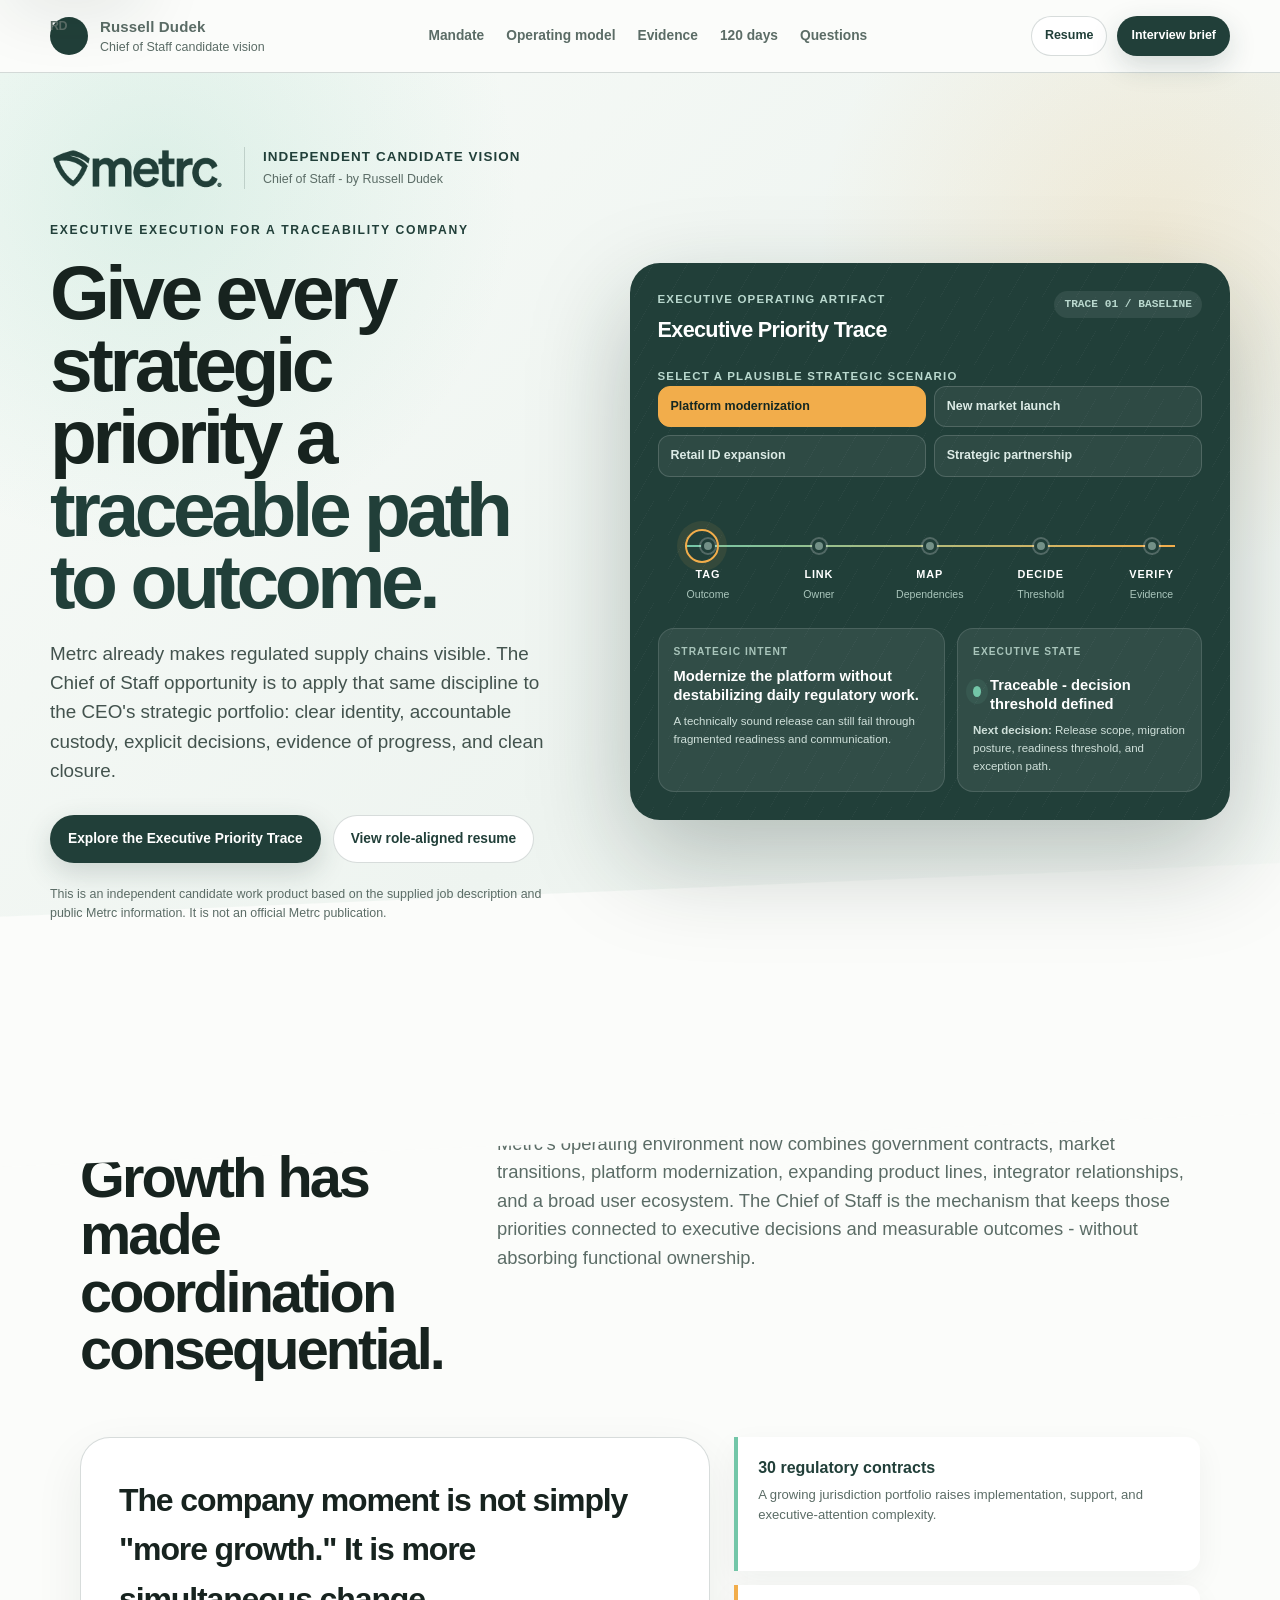
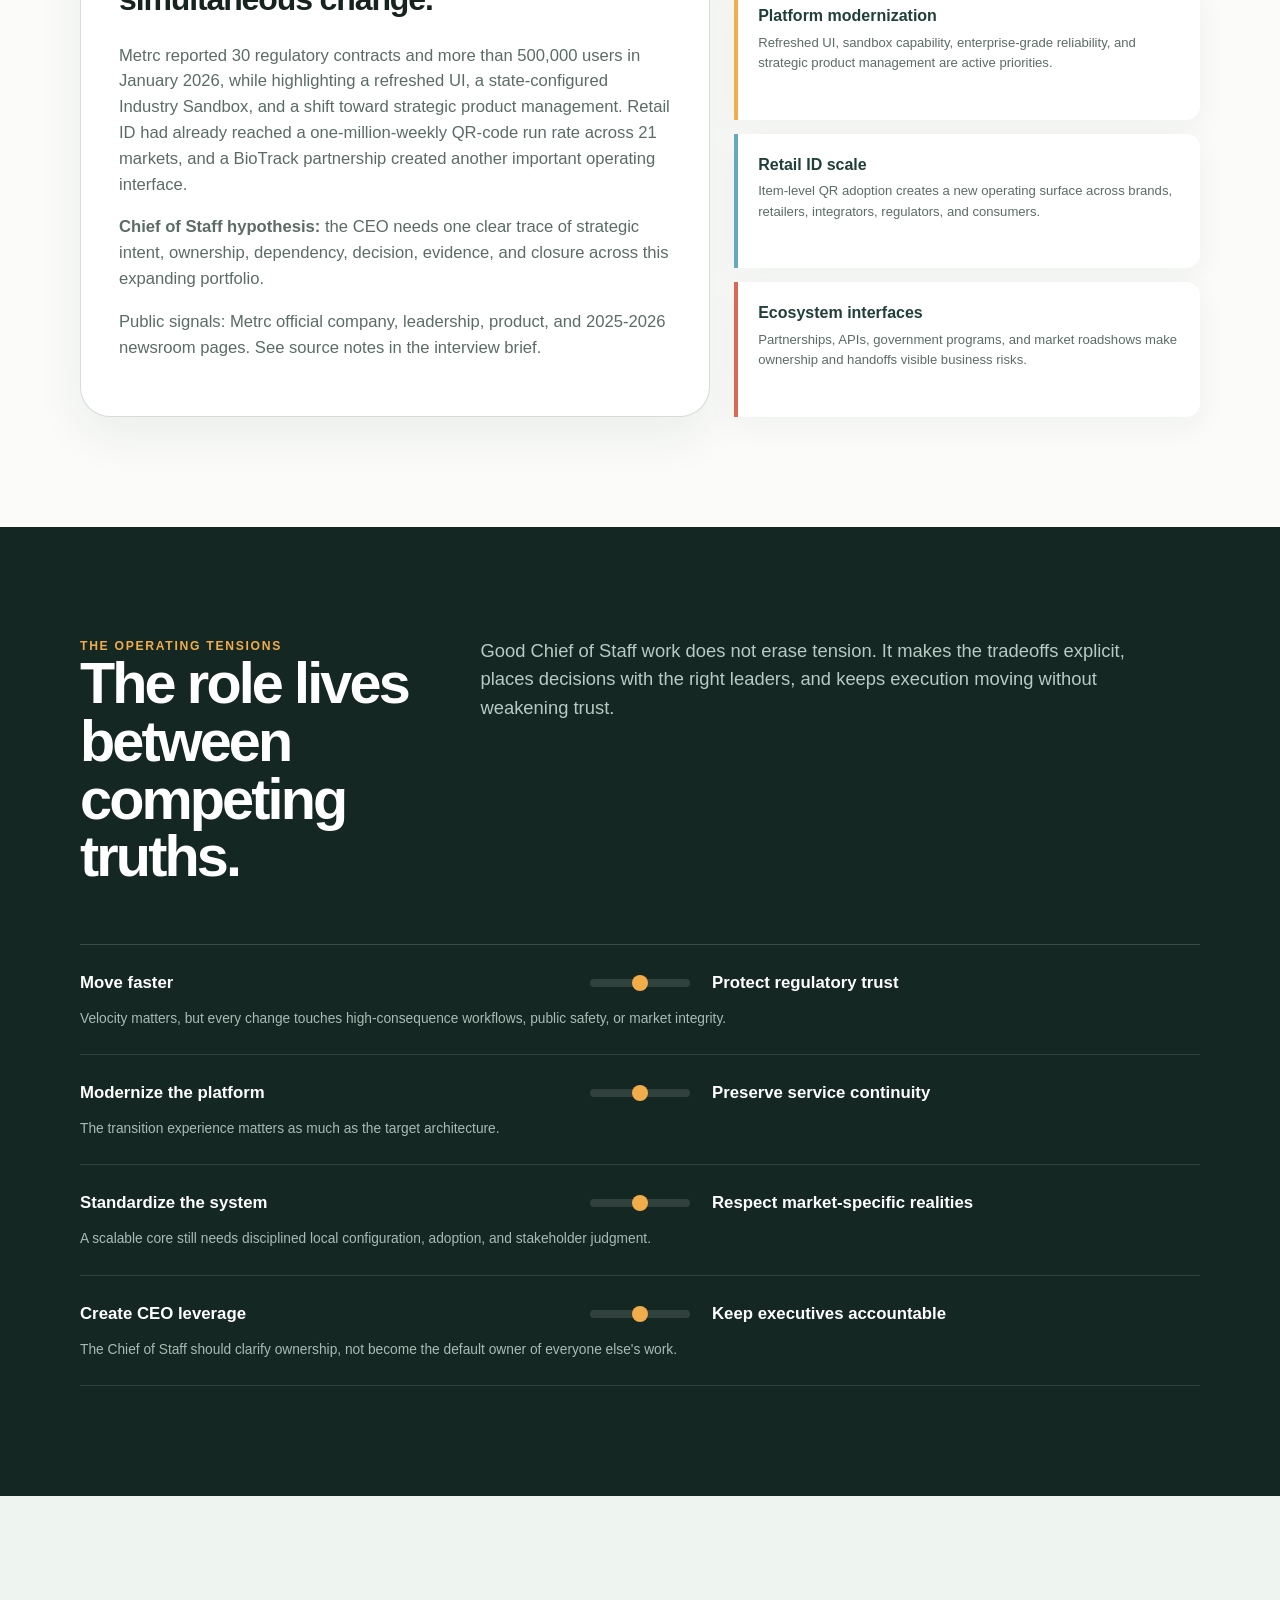
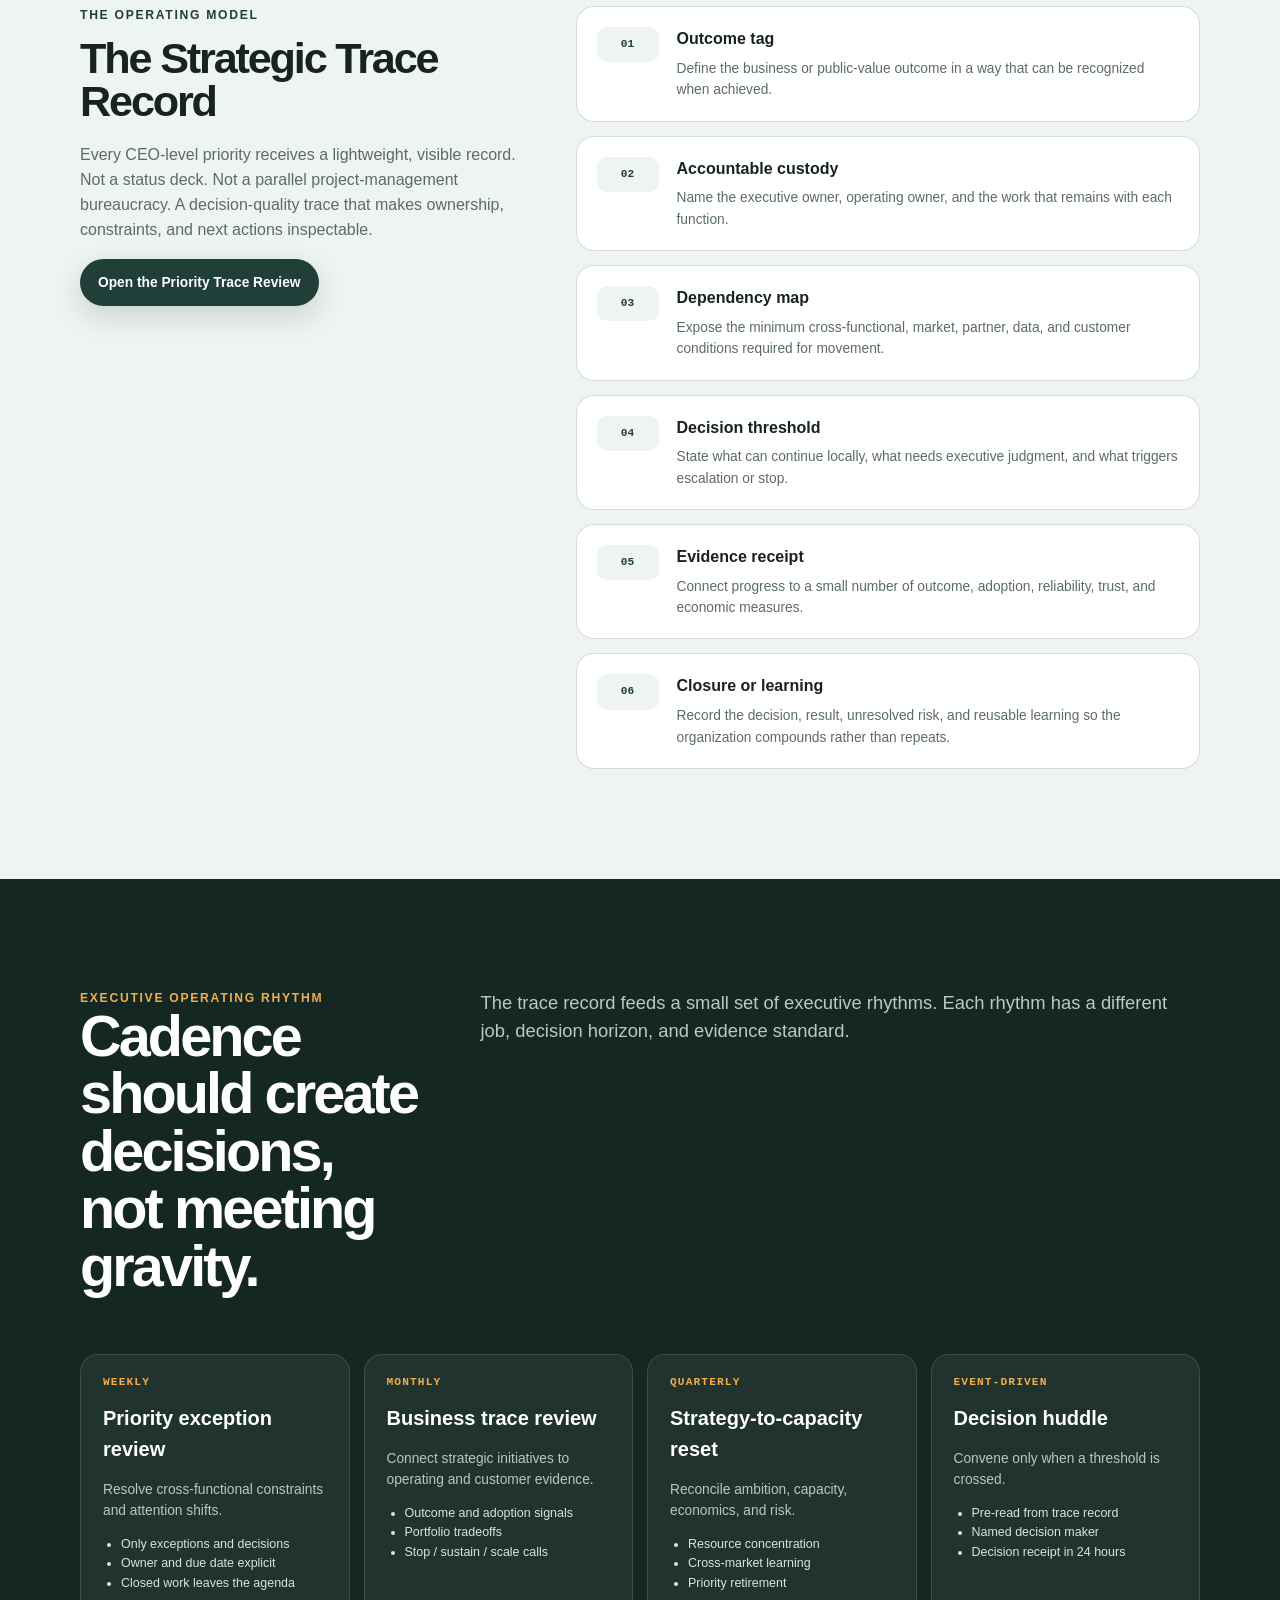
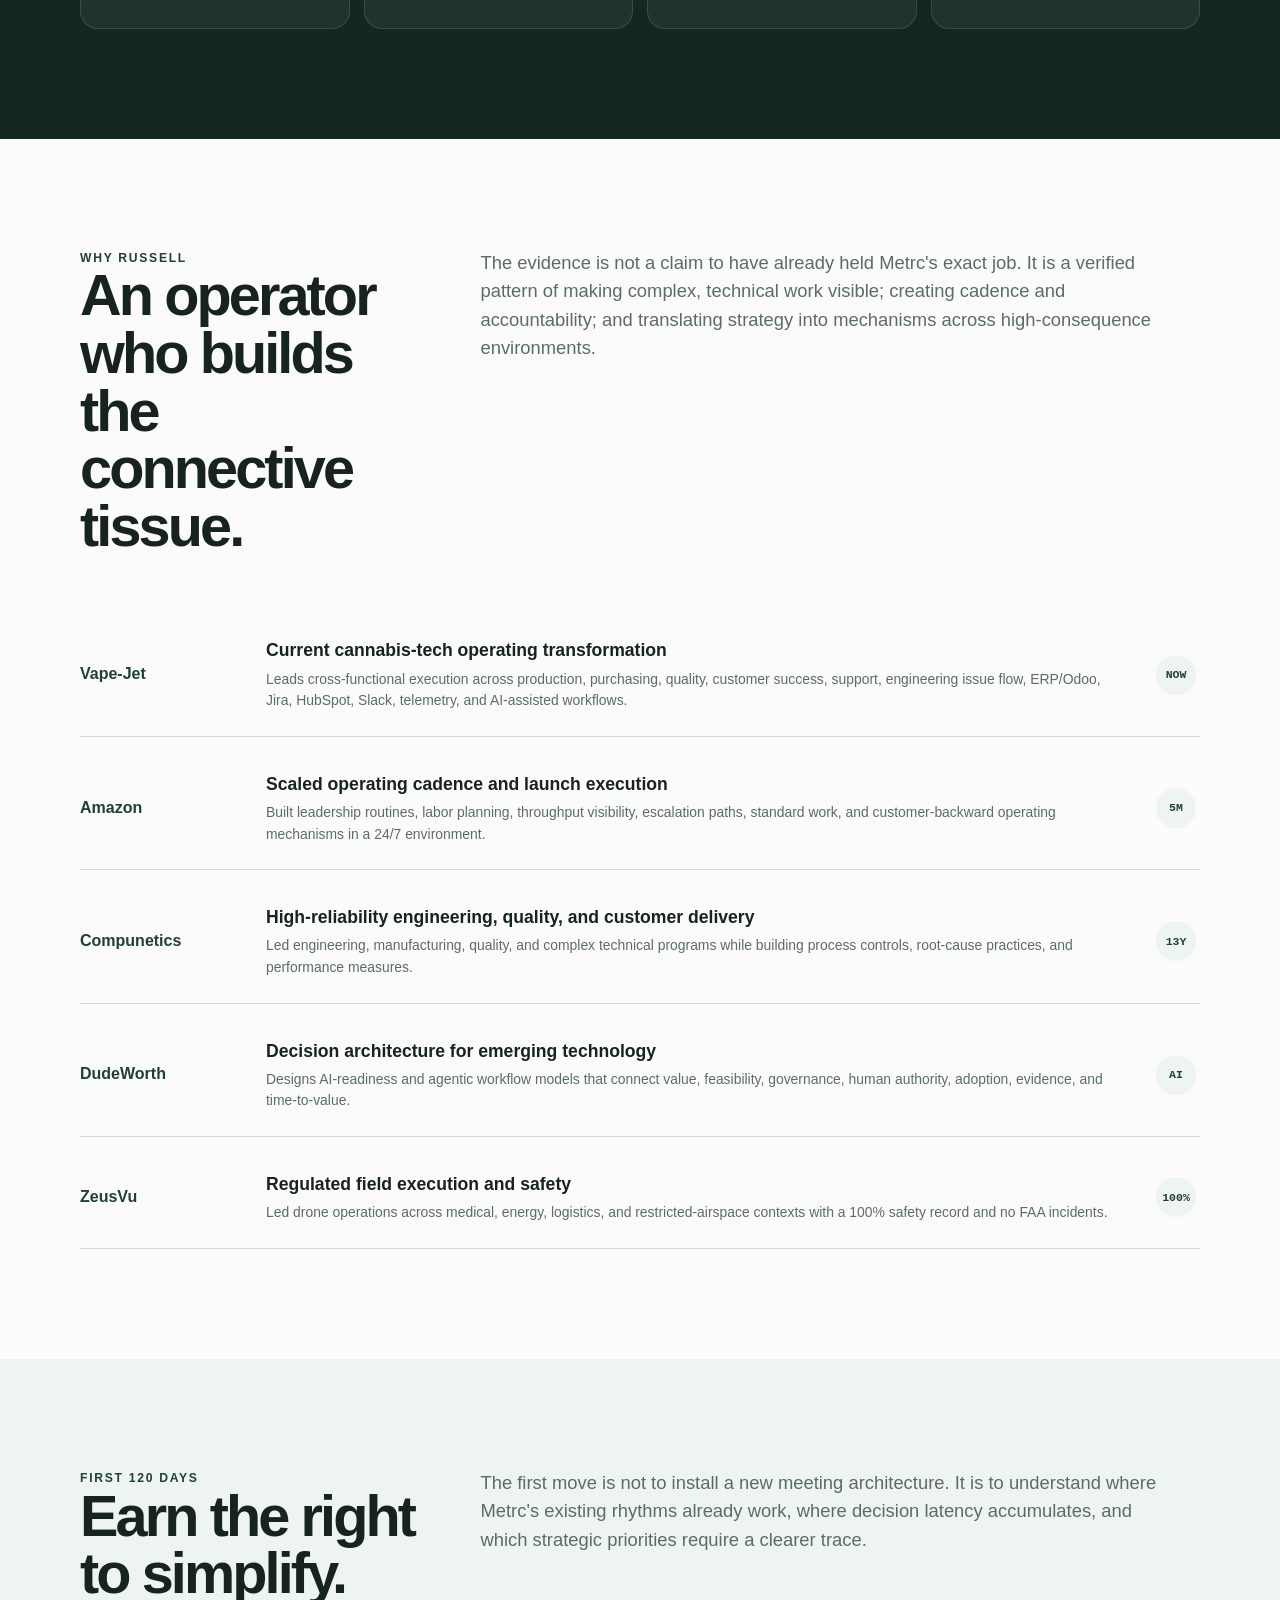
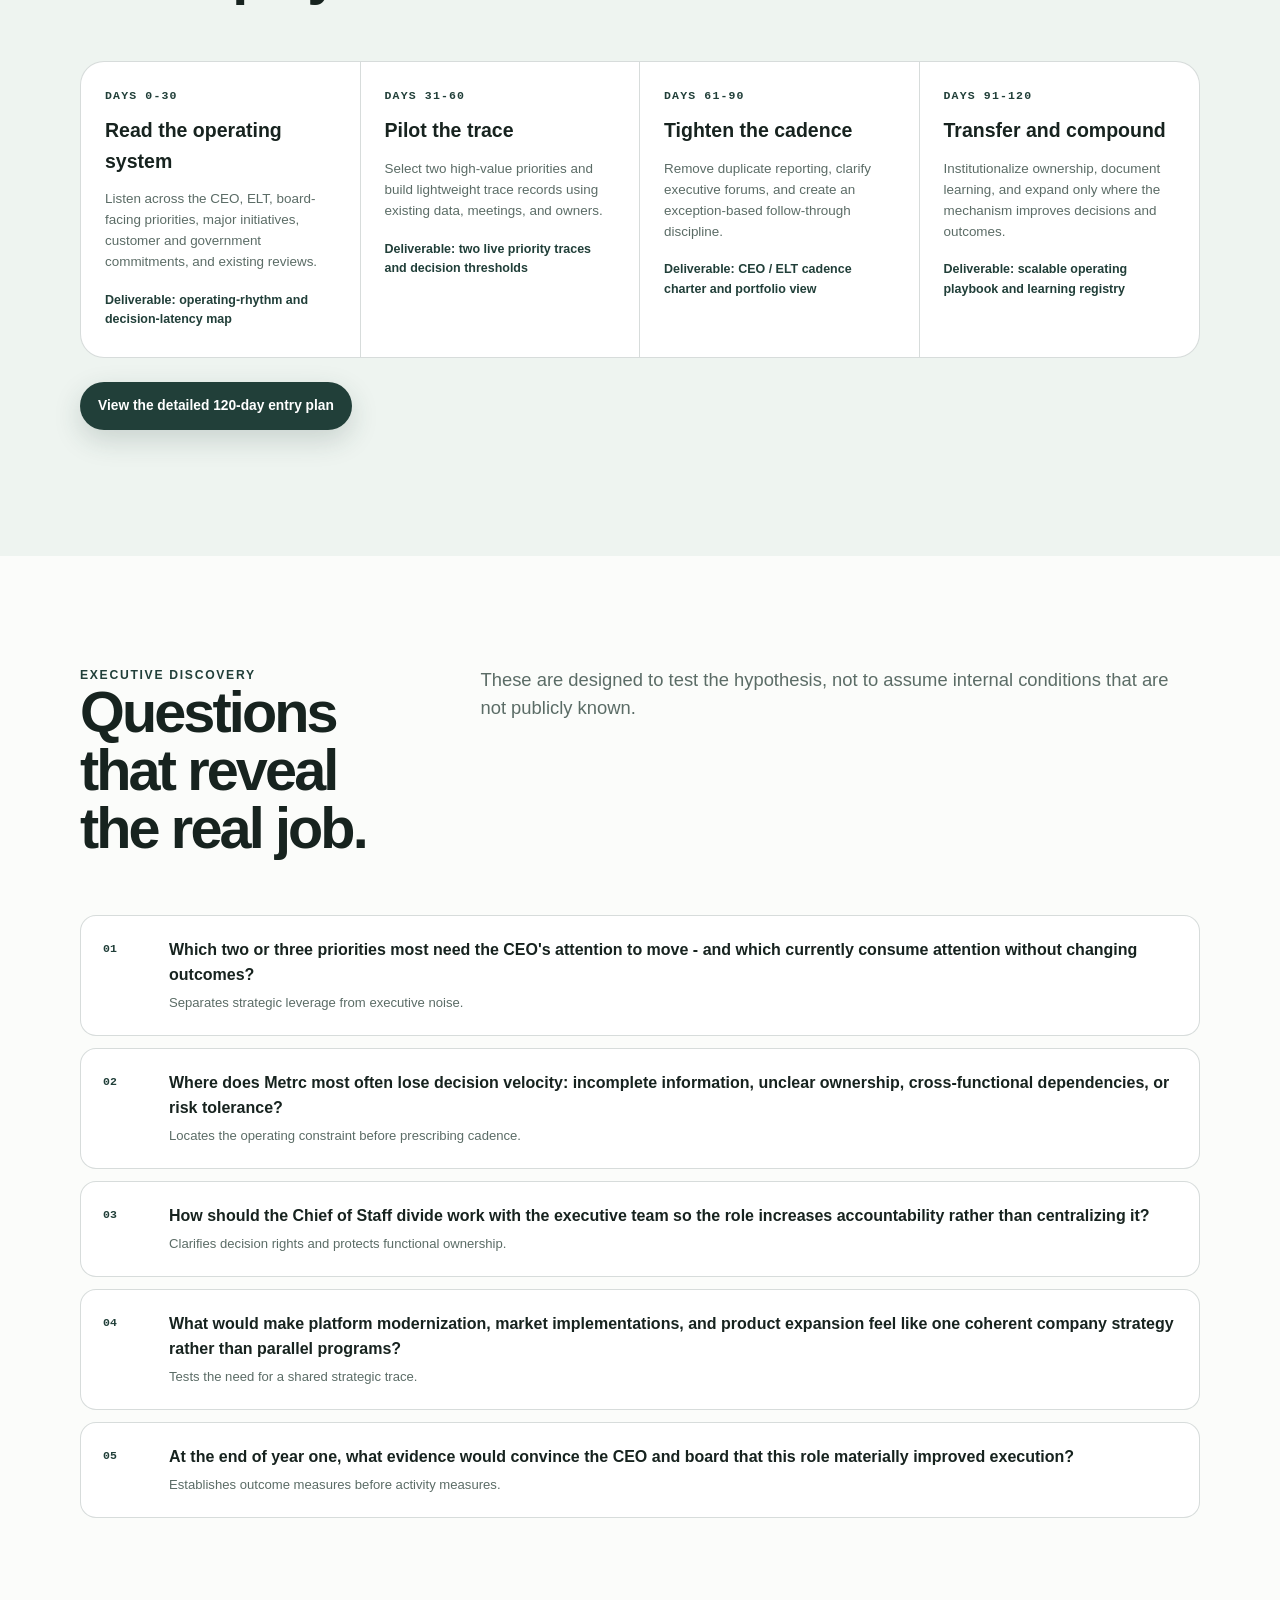
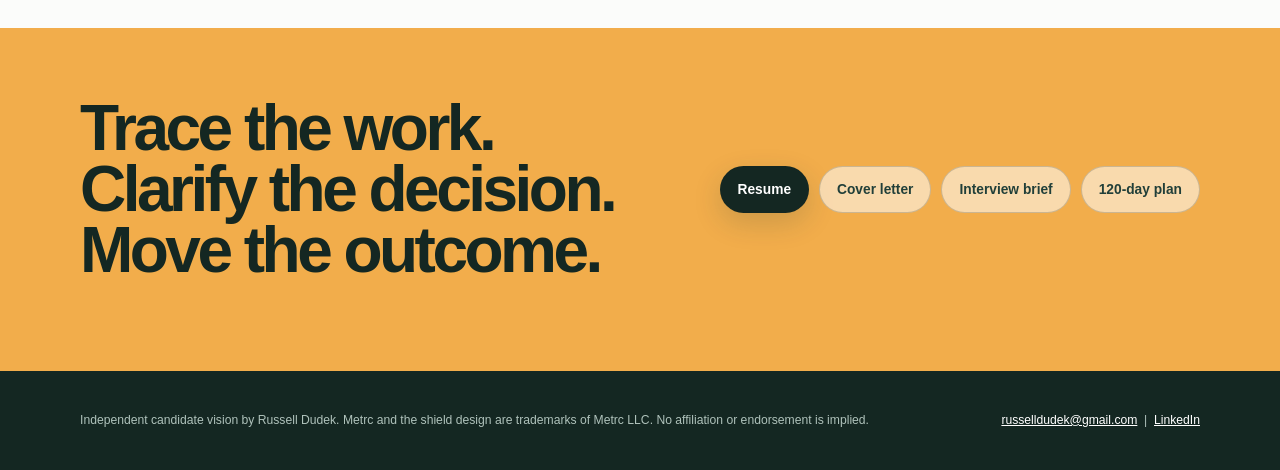
==== index.html @ 82342560 "Publish Metrc Chief of Staff candidate vision" ====
<!doctype html>
<html lang="en">
<head>
  <meta charset="utf-8">
  <meta name="viewport" content="width=device-width, initial-scale=1">
  <meta name="description" content="Independent candidate vision for the Metrc Chief of Staff role by Russell Dudek.">
  <title>Metrc Chief of Staff Candidate Vision - Russell Dudek</title>
  <link rel="icon" href="assets/brand/metrc-logo-forest.png">
  <link rel="stylesheet" href="styles.css">
</head>
<body>
<a class="skip-link" href="#main">Skip to content</a>
<header class="site-header">
  <div class="nav-shell">
    <a class="candidate-mark" href="index.html" aria-label="Russell Dudek candidate vision home">
      <span class="candidate-initials" aria-hidden="true">RD</span>
      <span><strong>Russell Dudek</strong><span>Chief of Staff candidate vision</span></span>
    </a>
    <button class="menu-toggle" aria-expanded="false" aria-controls="primary-nav">Menu</button>
    <nav class="primary-nav" id="primary-nav" aria-label="Primary navigation">
      <a href="#mandate">Mandate</a>
      <a href="#model">Operating model</a>
      <a href="#evidence">Evidence</a>
      <a href="#entry">120 days</a>
      <a href="#questions">Questions</a>
    </nav>
    <div class="nav-actions">
      <a class="btn btn-secondary btn-small" href="resume.html">Resume</a>
      <a class="btn btn-primary btn-small" href="interview-brief.html">Interview brief</a>
    </div>
  </div>
</header>

<main id="main">
<section class="hero" aria-labelledby="hero-title">
  <div class="hero-shell">
    <div>
      <div class="company-lockup">
        <img src="assets/brand/metrc-logo-forest.png" alt="Metrc">
        <div class="qualifier"><strong>Independent candidate vision</strong><span>Chief of Staff - by Russell Dudek</span></div>
      </div>
      <div class="eyebrow">Executive execution for a traceability company</div>
      <h1 id="hero-title">Give every strategic priority a <em>traceable path to outcome.</em></h1>
      <p class="hero-copy">Metrc already makes regulated supply chains visible. The Chief of Staff opportunity is to apply that same discipline to the CEO's strategic portfolio: clear identity, accountable custody, explicit decisions, evidence of progress, and clean closure.</p>
      <div class="hero-actions">
        <a class="btn btn-primary" href="#model">Explore the Executive Priority Trace</a>
        <a class="btn btn-secondary" href="resume.html">View role-aligned resume</a>
      </div>
      <p class="hero-note">This is an independent candidate work product based on the supplied job description and public Metrc information. It is not an official Metrc publication.</p>
    </div>

    <div class="trace-console" aria-label="Interactive Executive Priority Trace">
      <div class="console-top">
        <div><div class="scenario-label">Executive operating artifact</div><h2>Executive Priority Trace</h2></div>
        <code>TRACE 01 / BASELINE</code>
      </div>
      <div class="scenario-label">Select a plausible strategic scenario</div>
      <div class="scenario-buttons" role="group" aria-label="Strategic scenario">
        <button class="scenario-btn" data-scenario="modernization" aria-pressed="true">Platform modernization</button>
        <button class="scenario-btn" data-scenario="market" aria-pressed="false">New market launch</button>
        <button class="scenario-btn" data-scenario="retail" aria-pressed="false">Retail ID expansion</button>
        <button class="scenario-btn" data-scenario="partnership" aria-pressed="false">Strategic partnership</button>
      </div>
      <div class="trace-rail" aria-hidden="true">
        <div class="trace-line"></div><div class="trace-progress"></div><div class="trace-scan"></div>
        <div class="trace-step"><div class="trace-dot"></div><strong>Tag</strong><span>Outcome</span></div>
        <div class="trace-step"><div class="trace-dot"></div><strong>Link</strong><span>Owner</span></div>
        <div class="trace-step"><div class="trace-dot"></div><strong>Map</strong><span>Dependencies</span></div>
        <div class="trace-step"><div class="trace-dot"></div><strong>Decide</strong><span>Threshold</span></div>
        <div class="trace-step"><div class="trace-dot"></div><strong>Verify</strong><span>Evidence</span></div>
      </div>
      <div class="trace-readout" aria-live="polite">
        <div class="readout-card">
          <label>Strategic intent</label>
          <strong data-bind="intent"></strong>
          <p data-bind="risk"></p>
        </div>
        <div class="readout-card">
          <label>Executive state</label>
          <div class="decision-state"><span class="state-light"></span><strong data-bind="state"></strong></div>
          <p><b>Next decision:</b> <span data-bind="decision"></span></p>
        </div>
      </div>
    </div>
  </div>
</section>

<section class="section" id="mandate">
  <div class="section-shell">
    <div class="section-intro">
      <div><div class="eyebrow">The mandate behind the title</div><h2>Growth has made coordination consequential.</h2></div>
      <p>Metrc's operating environment now combines government contracts, market transitions, platform modernization, expanding product lines, integrator relationships, and a broad user ecosystem. The Chief of Staff is the mechanism that keeps those priorities connected to executive decisions and measurable outcomes - without absorbing functional ownership.</p>
    </div>
    <div class="moment-grid">
      <article class="moment-main">
        <h3>The company moment is not simply "more growth." It is more simultaneous change.</h3>
        <p>Metrc reported 30 regulatory contracts and more than 500,000 users in January 2026, while highlighting a refreshed UI, a state-configured Industry Sandbox, and a shift toward strategic product management. Retail ID had already reached a one-million-weekly QR-code run rate across 21 markets, and a BioTrack partnership created another important operating interface.</p>
        <p><strong>Chief of Staff hypothesis:</strong> the CEO needs one clear trace of strategic intent, ownership, dependency, decision, evidence, and closure across this expanding portfolio.</p>
        <p class="source-note">Public signals: Metrc official company, leadership, product, and 2025-2026 newsroom pages. See source notes in the interview brief.</p>
      </article>
      <div class="moment-signals" aria-label="Company moment signals">
        <div class="signal"><strong>30 regulatory contracts</strong><span>A growing jurisdiction portfolio raises implementation, support, and executive-attention complexity.</span></div>
        <div class="signal"><strong>Platform modernization</strong><span>Refreshed UI, sandbox capability, enterprise-grade reliability, and strategic product management are active priorities.</span></div>
        <div class="signal"><strong>Retail ID scale</strong><span>Item-level QR adoption creates a new operating surface across brands, retailers, integrators, regulators, and consumers.</span></div>
        <div class="signal"><strong>Ecosystem interfaces</strong><span>Partnerships, APIs, government programs, and market roadshows make ownership and handoffs visible business risks.</span></div>
      </div>
    </div>
  </div>
</section>

<section class="section section-dark" aria-labelledby="tensions-title">
  <div class="section-shell">
    <div class="section-intro">
      <div><div class="eyebrow" style="color:var(--trace-amber)">The operating tensions</div><h2 id="tensions-title">The role lives between competing truths.</h2></div>
      <p>Good Chief of Staff work does not erase tension. It makes the tradeoffs explicit, places decisions with the right leaders, and keeps execution moving without weakening trust.</p>
    </div>
    <div class="tension-table">
      <div class="tension-row"><div class="tension-side">Move faster</div><div class="tension-axis"></div><div class="tension-side">Protect regulatory trust</div><div class="tension-detail">Velocity matters, but every change touches high-consequence workflows, public safety, or market integrity.</div></div>
      <div class="tension-row"><div class="tension-side">Modernize the platform</div><div class="tension-axis"></div><div class="tension-side">Preserve service continuity</div><div class="tension-detail">The transition experience matters as much as the target architecture.</div></div>
      <div class="tension-row"><div class="tension-side">Standardize the system</div><div class="tension-axis"></div><div class="tension-side">Respect market-specific realities</div><div class="tension-detail">A scalable core still needs disciplined local configuration, adoption, and stakeholder judgment.</div></div>
      <div class="tension-row"><div class="tension-side">Create CEO leverage</div><div class="tension-axis"></div><div class="tension-side">Keep executives accountable</div><div class="tension-detail">The Chief of Staff should clarify ownership, not become the default owner of everyone else's work.</div></div>
    </div>
  </div>
</section>

<section class="section section-soft" id="model">
  <div class="section-shell">
    <div class="record-layout">
      <div class="record-copy">
        <div class="eyebrow">The operating model</div>
        <h3>The Strategic Trace Record</h3>
        <p>Every CEO-level priority receives a lightweight, visible record. Not a status deck. Not a parallel project-management bureaucracy. A decision-quality trace that makes ownership, constraints, and next actions inspectable.</p>
        <a class="btn btn-primary" href="priority-trace-review.html">Open the Priority Trace Review</a>
      </div>
      <div class="record-form">
        <div class="record-field"><div class="field-id">01</div><div><h4>Outcome tag</h4><p>Define the business or public-value outcome in a way that can be recognized when achieved.</p></div></div>
        <div class="record-field"><div class="field-id">02</div><div><h4>Accountable custody</h4><p>Name the executive owner, operating owner, and the work that remains with each function.</p></div></div>
        <div class="record-field"><div class="field-id">03</div><div><h4>Dependency map</h4><p>Expose the minimum cross-functional, market, partner, data, and customer conditions required for movement.</p></div></div>
        <div class="record-field"><div class="field-id">04</div><div><h4>Decision threshold</h4><p>State what can continue locally, what needs executive judgment, and what triggers escalation or stop.</p></div></div>
        <div class="record-field"><div class="field-id">05</div><div><h4>Evidence receipt</h4><p>Connect progress to a small number of outcome, adoption, reliability, trust, and economic measures.</p></div></div>
        <div class="record-field"><div class="field-id">06</div><div><h4>Closure or learning</h4><p>Record the decision, result, unresolved risk, and reusable learning so the organization compounds rather than repeats.</p></div></div>
      </div>
    </div>
  </div>
</section>

<section class="section section-dark" aria-labelledby="cadence-title">
  <div class="section-shell">
    <div class="section-intro">
      <div><div class="eyebrow" style="color:var(--trace-amber)">Executive operating rhythm</div><h2 id="cadence-title">Cadence should create decisions, not meeting gravity.</h2></div>
      <p>The trace record feeds a small set of executive rhythms. Each rhythm has a different job, decision horizon, and evidence standard.</p>
    </div>
    <div class="cadence-map">
      <div class="cadence-cell"><div class="cadence-time">Weekly</div><h3>Priority exception review</h3><p>Resolve cross-functional constraints and attention shifts.</p><ul><li>Only exceptions and decisions</li><li>Owner and due date explicit</li><li>Closed work leaves the agenda</li></ul></div>
      <div class="cadence-cell"><div class="cadence-time">Monthly</div><h3>Business trace review</h3><p>Connect strategic initiatives to operating and customer evidence.</p><ul><li>Outcome and adoption signals</li><li>Portfolio tradeoffs</li><li>Stop / sustain / scale calls</li></ul></div>
      <div class="cadence-cell"><div class="cadence-time">Quarterly</div><h3>Strategy-to-capacity reset</h3><p>Reconcile ambition, capacity, economics, and risk.</p><ul><li>Resource concentration</li><li>Cross-market learning</li><li>Priority retirement</li></ul></div>
      <div class="cadence-cell"><div class="cadence-time">Event-driven</div><h3>Decision huddle</h3><p>Convene only when a threshold is crossed.</p><ul><li>Pre-read from trace record</li><li>Named decision maker</li><li>Decision receipt in 24 hours</li></ul></div>
    </div>
  </div>
</section>

<section class="section" id="evidence">
  <div class="section-shell">
    <div class="section-intro">
      <div><div class="eyebrow">Why Russell</div><h2>An operator who builds the connective tissue.</h2></div>
      <p>The evidence is not a claim to have already held Metrc's exact job. It is a verified pattern of making complex, technical work visible; creating cadence and accountability; and translating strategy into mechanisms across high-consequence environments.</p>
    </div>
    <div class="evidence-river">
      <div class="evidence-item"><div class="role">Vape-Jet</div><div><h3>Current cannabis-tech operating transformation</h3><p>Leads cross-functional execution across production, purchasing, quality, customer success, support, engineering issue flow, ERP/Odoo, Jira, HubSpot, Slack, telemetry, and AI-assisted workflows.</p></div><div class="evidence-badge">NOW</div></div>
      <div class="evidence-item"><div class="role">Amazon</div><div><h3>Scaled operating cadence and launch execution</h3><p>Built leadership routines, labor planning, throughput visibility, escalation paths, standard work, and customer-backward operating mechanisms in a 24/7 environment.</p></div><div class="evidence-badge">5M</div></div>
      <div class="evidence-item"><div class="role">Compunetics</div><div><h3>High-reliability engineering, quality, and customer delivery</h3><p>Led engineering, manufacturing, quality, and complex technical programs while building process controls, root-cause practices, and performance measures.</p></div><div class="evidence-badge">13Y</div></div>
      <div class="evidence-item"><div class="role">DudeWorth</div><div><h3>Decision architecture for emerging technology</h3><p>Designs AI-readiness and agentic workflow models that connect value, feasibility, governance, human authority, adoption, evidence, and time-to-value.</p></div><div class="evidence-badge">AI</div></div>
      <div class="evidence-item"><div class="role">ZeusVu</div><div><h3>Regulated field execution and safety</h3><p>Led drone operations across medical, energy, logistics, and restricted-airspace contexts with a 100% safety record and no FAA incidents.</p></div><div class="evidence-badge">100%</div></div>
    </div>
  </div>
</section>

<section class="section section-soft" id="entry">
  <div class="section-shell">
    <div class="section-intro">
      <div><div class="eyebrow">First 120 days</div><h2>Earn the right to simplify.</h2></div>
      <p>The first move is not to install a new meeting architecture. It is to understand where Metrc's existing rhythms already work, where decision latency accumulates, and which strategic priorities require a clearer trace.</p>
    </div>
    <div class="entry-strip">
      <div class="entry-phase"><div class="days">DAYS 0-30</div><h3>Read the operating system</h3><p>Listen across the CEO, ELT, board-facing priorities, major initiatives, customer and government commitments, and existing reviews.</p><strong>Deliverable: operating-rhythm and decision-latency map</strong></div>
      <div class="entry-phase"><div class="days">DAYS 31-60</div><h3>Pilot the trace</h3><p>Select two high-value priorities and build lightweight trace records using existing data, meetings, and owners.</p><strong>Deliverable: two live priority traces and decision thresholds</strong></div>
      <div class="entry-phase"><div class="days">DAYS 61-90</div><h3>Tighten the cadence</h3><p>Remove duplicate reporting, clarify executive forums, and create an exception-based follow-through discipline.</p><strong>Deliverable: CEO / ELT cadence charter and portfolio view</strong></div>
      <div class="entry-phase"><div class="days">DAYS 91-120</div><h3>Transfer and compound</h3><p>Institutionalize ownership, document learning, and expand only where the mechanism improves decisions and outcomes.</p><strong>Deliverable: scalable operating playbook and learning registry</strong></div>
    </div>
    <p style="margin-top:24px"><a class="btn btn-primary" href="120-day-plan.html">View the detailed 120-day entry plan</a></p>
  </div>
</section>

<section class="section" id="questions">
  <div class="section-shell">
    <div class="section-intro">
      <div><div class="eyebrow">Executive discovery</div><h2>Questions that reveal the real job.</h2></div>
      <p>These are designed to test the hypothesis, not to assume internal conditions that are not publicly known.</p>
    </div>
    <div class="question-list">
      <div class="question"><div><strong>Which two or three priorities most need the CEO's attention to move - and which currently consume attention without changing outcomes?</strong><span>Separates strategic leverage from executive noise.</span></div></div>
      <div class="question"><div><strong>Where does Metrc most often lose decision velocity: incomplete information, unclear ownership, cross-functional dependencies, or risk tolerance?</strong><span>Locates the operating constraint before prescribing cadence.</span></div></div>
      <div class="question"><div><strong>How should the Chief of Staff divide work with the executive team so the role increases accountability rather than centralizing it?</strong><span>Clarifies decision rights and protects functional ownership.</span></div></div>
      <div class="question"><div><strong>What would make platform modernization, market implementations, and product expansion feel like one coherent company strategy rather than parallel programs?</strong><span>Tests the need for a shared strategic trace.</span></div></div>
      <div class="question"><div><strong>At the end of year one, what evidence would convince the CEO and board that this role materially improved execution?</strong><span>Establishes outcome measures before activity measures.</span></div></div>
    </div>
  </div>
</section>

<section class="cta-band">
  <div class="cta-shell">
    <h2>Trace the work.<br>Clarify the decision.<br>Move the outcome.</h2>
    <div class="cta-actions">
      <a class="btn btn-primary" href="resume.html">Resume</a>
      <a class="btn btn-secondary" href="cover-letter.html">Cover letter</a>
      <a class="btn btn-secondary" href="interview-brief.html">Interview brief</a>
      <a class="btn btn-secondary" href="120-day-plan.html">120-day plan</a>
    </div>
  </div>
</section>
</main>

<footer class="site-footer">
  <div class="footer-shell">
    <div>Independent candidate vision by Russell Dudek. Metrc and the shield design are trademarks of Metrc LLC. No affiliation or endorsement is implied.</div>
    <div><a href="mailto:russelldudek@gmail.com">russelldudek@gmail.com</a> &nbsp;|&nbsp; <a href="https://www.linkedin.com/in/russelldudek">LinkedIn</a></div>
  </div>
</footer>
<script src="app.js"></script>
</body>
</html>
---- styles.css ----
@import url('./brand-tokens.css');

* { box-sizing: border-box; }
html { scroll-behavior: smooth; }
body {
  margin: 0;
  font-family: var(--font-body);
  color: var(--text);
  background: var(--metrc-paper);
  line-height: 1.55;
  -webkit-font-smoothing: antialiased;
}
a { color: inherit; }
img { max-width: 100%; height: auto; }
button, input, select { font: inherit; }
button { cursor: pointer; }
.skip-link {
  position: fixed; top: 8px; left: 8px; z-index: 9999;
  padding: 10px 14px; background: var(--metrc-white); color: var(--metrc-forest);
  transform: translateY(-160%); border-radius: 8px; box-shadow: var(--shadow);
}
.skip-link:focus { transform: translateY(0); }

.site-header {
  position: sticky; top: 0; z-index: 1000;
  backdrop-filter: blur(18px);
  background: rgba(251,252,250,.88);
  border-bottom: 1px solid var(--line);
}
.nav-shell {
  width: min(1180px, calc(100% - 36px)); margin: 0 auto;
  min-height: 72px; display: flex; align-items: center; justify-content: space-between; gap: 24px;
}
.candidate-mark { display: flex; align-items: center; gap: 12px; text-decoration: none; }
.candidate-mark strong { display:block; font-size: .94rem; letter-spacing: .01em; }
.candidate-mark span { display:block; color: var(--muted); font-size: .78rem; }
.candidate-initials {
  width: 38px; height: 38px; display:grid; place-items:center; border-radius: 50%;
  background: var(--metrc-forest); color: white; font-weight: 800; letter-spacing: -.04em;
}
.primary-nav { display:flex; align-items:center; gap: 22px; }
.primary-nav a { text-decoration:none; font-size:.86rem; font-weight:700; color:var(--muted); }
.primary-nav a:hover, .primary-nav a:focus-visible { color:var(--metrc-forest); }
.nav-actions { display:flex; align-items:center; gap:10px; }
.menu-toggle { display:none; border:0; background:transparent; color:var(--metrc-forest); font-weight:800; }

.btn {
  display:inline-flex; align-items:center; justify-content:center; gap:8px;
  padding: 12px 17px; border-radius: 999px; text-decoration:none;
  font-weight:800; font-size:.86rem; border:1px solid transparent; transition:.2s ease;
}
.btn-primary { background:var(--metrc-forest); color:white; box-shadow: 0 10px 28px rgba(33,63,57,.18); }
.btn-primary:hover { transform: translateY(-1px); background:var(--metrc-ink); }
.btn-secondary { background:white; border-color:var(--line); color:var(--metrc-forest); }
.btn-secondary:hover { border-color:rgba(33,63,57,.45); transform:translateY(-1px); }
.btn-small { padding:9px 13px; font-size:.78rem; }

main { overflow:hidden; }
.hero {
  position:relative; min-height: 760px; display:grid; align-items:center;
  padding: 74px 0 84px; background:
    radial-gradient(circle at 12% 12%, rgba(115,198,168,.20), transparent 26%),
    radial-gradient(circle at 90% 18%, rgba(242,173,75,.16), transparent 24%),
    linear-gradient(135deg, #f8fbf8 0%, #eef4f0 58%, #f8fbf8 100%);
}
.hero::after {
  content:""; position:absolute; inset:auto -10% -120px -10%; height:250px;
  background:var(--metrc-paper); transform:rotate(-2.4deg); transform-origin:center;
}
.hero-shell {
  position:relative; z-index:2; width:min(1180px, calc(100% - 36px)); margin:0 auto;
  display:grid; grid-template-columns: .92fr 1.08fr; gap:68px; align-items:center;
}
.company-lockup { display:flex; align-items:center; gap:18px; margin-bottom:32px; }
.company-lockup img { width:176px; height:auto; }
.company-lockup .qualifier { border-left:1px solid var(--line); padding-left:18px; }
.company-lockup .qualifier strong { display:block; color:var(--metrc-forest); font-size:.84rem; letter-spacing:.08em; text-transform:uppercase; }
.company-lockup .qualifier span { display:block; color:var(--muted); font-size:.78rem; margin-top:2px; }
.eyebrow { font-size:.76rem; letter-spacing:.14em; text-transform:uppercase; font-weight:900; color:var(--metrc-forest); }
.hero h1 { margin:16px 0 22px; font-size:clamp(3.2rem, 6vw, 5.75rem); line-height:.94; letter-spacing:-.058em; max-width:780px; }
.hero h1 em { font-style:normal; color:var(--metrc-forest); }
.hero-copy { max-width:630px; font-size:1.18rem; color:#43534e; }
.hero-actions { display:flex; flex-wrap:wrap; gap:12px; margin-top:30px; }
.hero-note { margin-top:22px; font-size:.78rem; color:var(--muted); }

.trace-console {
  position:relative; border-radius:var(--radius-lg); background:var(--metrc-forest);
  color:white; padding:28px; box-shadow:0 38px 100px rgba(20,39,34,.27); overflow:hidden;
}
.trace-console::before {
  content:""; position:absolute; inset:0;
  background: linear-gradient(120deg, transparent 0 44%, rgba(255,255,255,.045) 44% 45%, transparent 45% 100%);
  background-size:34px 34px; pointer-events:none;
}
.console-top { position:relative; display:flex; justify-content:space-between; align-items:flex-start; gap:16px; margin-bottom:22px; }
.console-top h2 { margin:4px 0 0; font-size:1.35rem; letter-spacing:-.03em; }
.console-top code { font:700 .7rem/1 var(--font-mono); color:#b9d8ce; background:rgba(255,255,255,.08); padding:8px 10px; border-radius:999px; }
.scenario-label { color:#b9d8ce; font-size:.72rem; text-transform:uppercase; letter-spacing:.1em; font-weight:800; }
.scenario-buttons { position:relative; display:grid; grid-template-columns:repeat(2,1fr); gap:8px; margin-bottom:24px; }
.scenario-btn {
  border:1px solid rgba(255,255,255,.16); border-radius:12px; padding:10px 12px;
  background:rgba(255,255,255,.06); color:#dcebe6; text-align:left; font-size:.78rem; font-weight:800;
}
.scenario-btn:hover, .scenario-btn:focus-visible { border-color:var(--trace-amber); outline:none; }
.scenario-btn[aria-pressed="true"] { background:var(--trace-amber); color:var(--metrc-ink); border-color:var(--trace-amber); }
.trace-rail { position:relative; display:grid; grid-template-columns:repeat(5,1fr); gap:10px; padding:28px 0 18px; }
.trace-line { position:absolute; left:5%; right:5%; top:44px; height:2px; background:rgba(255,255,255,.15); }
.trace-progress { position:absolute; left:5%; top:44px; height:2px; width:90%; transform-origin:left; background:linear-gradient(90deg,var(--trace-mint),var(--trace-amber)); animation:scanProgress 8s linear infinite; }
.trace-scan {
  position:absolute; left:5%; top:28px; width:34px; height:34px; border:2px solid var(--trace-amber); border-radius:50%;
  box-shadow:0 0 0 8px rgba(242,173,75,.09); animation:scanTag 8s ease-in-out infinite;
}
.trace-step { position:relative; z-index:2; text-align:center; }
.trace-dot { width:14px; height:14px; border-radius:50%; background:#739087; border:3px solid var(--metrc-forest); box-shadow:0 0 0 2px rgba(255,255,255,.22); margin:10px auto 13px; }
.trace-step strong { display:block; font-size:.68rem; letter-spacing:.08em; text-transform:uppercase; color:white; }
.trace-step span { display:block; font-size:.66rem; color:#a9c5bb; margin-top:3px; }
.trace-readout { position:relative; display:grid; grid-template-columns:1.08fr .92fr; gap:12px; margin-top:8px; }
.readout-card { background:rgba(255,255,255,.075); border:1px solid rgba(255,255,255,.12); border-radius:16px; padding:15px; min-height:118px; }
.readout-card label { display:block; color:#a9c5bb; font-size:.64rem; text-transform:uppercase; letter-spacing:.1em; font-weight:800; }
.readout-card strong { display:block; margin-top:7px; font-size:.92rem; line-height:1.3; }
.readout-card p { color:#cfe0da; font-size:.72rem; margin:8px 0 0; }
.decision-state { display:flex; align-items:center; gap:9px; margin-top:9px; }
.state-light { width:11px; height:11px; border-radius:50%; background:var(--trace-mint); box-shadow:0 0 0 7px rgba(115,198,168,.09); }

@keyframes scanTag { 0%,10%{left:5%} 24%,30%{left:26%} 44%,50%{left:47%} 64%,70%{left:68%} 84%,100%{left:89%} }
@keyframes scanProgress { 0%{transform:scaleX(.02)} 100%{transform:scaleX(1)} }

.section { padding:110px 0; }
.section-shell { width:min(1120px, calc(100% - 36px)); margin:0 auto; }
.section-intro { display:grid; grid-template-columns:.65fr 1.35fr; gap:54px; align-items:start; margin-bottom:58px; }
.section-intro h2 { margin:0; font-size:clamp(2.3rem,4.5vw,4rem); line-height:1; letter-spacing:-.05em; }
.section-intro p { margin:0; font-size:1.15rem; color:var(--muted); max-width:700px; }
.section-dark { background:var(--metrc-ink); color:white; }
.section-dark .section-intro p, .section-dark .muted { color:#b9c9c3; }
.section-soft { background:var(--metrc-mist); }

.moment-grid { display:grid; grid-template-columns:1.15fr .85fr; gap:24px; }
.moment-main { background:white; border:1px solid var(--line); border-radius:var(--radius-lg); padding:38px; box-shadow:0 18px 50px rgba(20,39,34,.07); }
.moment-main h3 { font-size:2rem; margin:0 0 18px; letter-spacing:-.035em; }
.moment-main p { color:var(--muted); font-size:1.04rem; }
.moment-signals { display:grid; gap:14px; }
.signal { border-left:4px solid var(--trace-mint); background:white; padding:19px 20px; border-radius:0 14px 14px 0; box-shadow:0 10px 30px rgba(20,39,34,.05); }
.signal:nth-child(2) { border-color:var(--trace-amber); }
.signal:nth-child(3) { border-color:var(--trace-blue); }
.signal:nth-child(4) { border-color:var(--trace-red); }
.signal strong { display:block; color:var(--metrc-forest); }
.signal span { display:block; color:var(--muted); font-size:.82rem; margin-top:4px; }
.source-note { font-size:.72rem; color:var(--muted); margin-top:18px; }

.tension-table { border-top:1px solid rgba(255,255,255,.16); }
.tension-row { display:grid; grid-template-columns:1fr 100px 1fr; gap:22px; align-items:center; padding:25px 0; border-bottom:1px solid rgba(255,255,255,.12); }
.tension-side { font-size:1.05rem; font-weight:800; }
.tension-side:last-child { text-align:right; }
.tension-axis { position:relative; height:8px; border-radius:99px; background:rgba(255,255,255,.12); }
.tension-axis::after { content:""; position:absolute; left:42%; top:-4px; width:16px; height:16px; border-radius:50%; background:var(--trace-amber); }
.tension-detail { grid-column:1/-1; color:#a9bbb4; font-size:.86rem; margin-top:-10px; }

.record-layout { display:grid; grid-template-columns:.85fr 1.15fr; gap:34px; align-items:start; }
.record-copy { position:sticky; top:110px; }
.record-copy h3 { font-size:2.7rem; line-height:1; letter-spacing:-.05em; margin:12px 0 20px; }
.record-copy p { color:var(--muted); }
.record-form { display:grid; gap:14px; }
.record-field { display:grid; grid-template-columns:62px 1fr; gap:18px; align-items:start; background:white; border:1px solid var(--line); border-radius:18px; padding:20px; }
.field-id { font:900 .7rem/1 var(--font-mono); color:var(--metrc-forest); background:var(--metrc-mist); border-radius:10px; padding:12px 8px; text-align:center; }
.record-field h4 { margin:0 0 6px; font-size:1rem; }
.record-field p { margin:0; color:var(--muted); font-size:.86rem; }

.cadence-map { display:grid; grid-template-columns:repeat(4,1fr); gap:14px; }
.cadence-cell { background:rgba(255,255,255,.06); border:1px solid rgba(255,255,255,.12); padding:22px; border-radius:18px; min-height:210px; }
.cadence-cell .cadence-time { color:var(--trace-amber); font:900 .7rem/1 var(--font-mono); letter-spacing:.1em; text-transform:uppercase; }
.cadence-cell h3 { font-size:1.25rem; margin:15px 0 10px; }
.cadence-cell p { color:#b7c8c2; font-size:.86rem; }
.cadence-cell ul { color:#d8e4e0; font-size:.78rem; padding-left:18px; }

.evidence-river { position:relative; display:grid; gap:10px; }
.evidence-item { display:grid; grid-template-columns:160px 1fr 44px; gap:26px; align-items:center; padding:24px 0; border-bottom:1px solid var(--line); }
.evidence-item .role { color:var(--metrc-forest); font-weight:900; }
.evidence-item h3 { margin:0 0 4px; font-size:1.1rem; }
.evidence-item p { margin:0; color:var(--muted); font-size:.87rem; }
.evidence-badge { width:40px; height:40px; border-radius:50%; display:grid; place-items:center; font:900 .72rem/1 var(--font-mono); color:var(--metrc-forest); background:var(--metrc-mist); }

.entry-strip { display:grid; grid-template-columns:repeat(4,1fr); gap:0; border:1px solid var(--line); border-radius:24px; overflow:hidden; background:white; }
.entry-phase { padding:28px 24px; min-height:250px; border-right:1px solid var(--line); }
.entry-phase:last-child { border-right:0; }
.entry-phase .days { color:var(--metrc-forest); font:900 .72rem/1 var(--font-mono); letter-spacing:.1em; }
.entry-phase h3 { margin:14px 0 10px; font-size:1.22rem; }
.entry-phase p { color:var(--muted); font-size:.84rem; }
.entry-phase strong { display:block; font-size:.78rem; color:var(--metrc-forest); margin-top:18px; }

.question-list { display:grid; gap:12px; counter-reset:q; }
.question { counter-increment:q; display:grid; grid-template-columns:48px 1fr; gap:18px; padding:22px; background:white; border:1px solid var(--line); border-radius:16px; }
.question::before { content:counter(q, decimal-leading-zero); font:900 .72rem/1 var(--font-mono); color:var(--metrc-forest); padding-top:5px; }
.question strong { display:block; }
.question span { display:block; color:var(--muted); font-size:.82rem; margin-top:5px; }

.cta-band { padding:70px 0 90px; background:var(--trace-amber); color:var(--metrc-ink); }
.cta-shell { width:min(1120px, calc(100% - 36px)); margin:0 auto; display:grid; grid-template-columns:1fr auto; gap:30px; align-items:center; }
.cta-shell h2 { font-size:clamp(2.4rem,5vw,4.5rem); line-height:.95; letter-spacing:-.055em; margin:0; }
.cta-actions { display:flex; flex-wrap:wrap; gap:10px; justify-content:flex-end; }
.cta-band .btn-primary { background:var(--metrc-ink); }
.cta-band .btn-secondary { background:rgba(255,255,255,.55); border-color:rgba(20,39,34,.2); }
.site-footer { background:var(--metrc-ink); color:#afc2bb; padding:40px 0; font-size:.76rem; }
.footer-shell { width:min(1120px, calc(100% - 36px)); margin:0 auto; display:grid; grid-template-columns:1fr auto; gap:28px; }
.footer-shell a { color:white; }

/* Document system */
.doc-body { background:#e8eeea; overflow:auto; }
.doc-toolbar {
  position:sticky; top:0; z-index:1000; display:flex; justify-content:center; gap:10px; padding:12px;
  background:rgba(232,238,234,.92); backdrop-filter:blur(14px); border-bottom:1px solid var(--line);
}
.doc-stack { padding:28px 0 60px; }
.doc-page {
  width:8.5in; min-height:11in; margin:0 auto 26px; background:white; position:relative; overflow:hidden;
  box-shadow:0 18px 60px rgba(20,39,34,.18); padding:.52in .58in .5in;
}
.doc-page::before { content:""; position:absolute; left:0; right:0; top:0; height:.12in; background:var(--metrc-forest); }
.doc-header { display:grid; grid-template-columns:1fr auto; gap:24px; align-items:end; border-bottom:1px solid var(--line); padding-bottom:12px; margin-bottom:18px; }
.doc-name { font-size:27px; line-height:1; letter-spacing:-.04em; font-weight:900; color:var(--metrc-ink); }
.doc-role { font-size:10px; color:var(--metrc-forest); text-transform:uppercase; font-weight:900; letter-spacing:.085em; margin-top:6px; }
.doc-contact { text-align:right; font-size:7.6px; line-height:1.5; color:#4e605a; }
.doc-contact a { text-decoration:none; }
.doc-company { display:flex; justify-content:space-between; align-items:center; margin-bottom:15px; }
.doc-company img { width:105px; }
.doc-company span { font-size:8px; color:#687973; text-transform:uppercase; letter-spacing:.08em; font-weight:800; }
.doc-section { margin-top:14px; break-inside:avoid; }
.doc-section h2 { margin:0 0 7px; color:var(--metrc-forest); font-size:10.5px; line-height:1.1; text-transform:uppercase; letter-spacing:.105em; border-bottom:1px solid var(--line); padding-bottom:4px; }
.doc-section p { font-size:8.7px; line-height:1.42; margin:0 0 5px; color:#26352f; }
.doc-grid-2 { display:grid; grid-template-columns:1fr 1fr; gap:18px; }
.doc-grid-3 { display:grid; grid-template-columns:repeat(3,1fr); gap:10px; }
.doc-summary { background:var(--metrc-mist); border-left:4px solid var(--trace-amber); padding:12px 14px; border-radius:0 8px 8px 0; }
.doc-summary p { font-size:9.1px; line-height:1.46; }
.capability-grid { display:grid; grid-template-columns:repeat(3,1fr); gap:6px; }
.capability { background:#f5f8f6; border:1px solid var(--line); border-radius:6px; padding:7px 8px; font-size:7.4px; font-weight:800; color:var(--metrc-forest); }
.experience { margin-bottom:11px; break-inside:avoid; }
.exp-head { display:flex; align-items:baseline; justify-content:space-between; gap:12px; }
.exp-head h3 { margin:0; font-size:10px; color:var(--metrc-ink); }
.exp-head span { font-size:7.7px; color:var(--muted); white-space:nowrap; }
.exp-sub { font-size:7.7px; color:var(--metrc-forest); font-weight:800; margin:1px 0 4px; }
.experience ul { margin:4px 0 0; padding-left:14px; }
.experience li { font-size:8px; line-height:1.36; margin-bottom:3px; color:#26352f; }
.doc-kpi { background:var(--metrc-forest); color:white; border-radius:9px; padding:10px; min-height:72px; }
.doc-kpi span { display:block; color:#b9d2c9; font:800 6.7px/1.2 var(--font-mono); text-transform:uppercase; letter-spacing:.08em; }
.doc-kpi strong { display:block; font-size:11px; line-height:1.2; margin-top:8px; }
.doc-note { font-size:7px; color:var(--muted); }
.doc-footer { position:absolute; left:.58in; right:.58in; bottom:.25in; display:flex; justify-content:space-between; padding-top:6px; border-top:1px solid var(--line); font-size:6.8px; color:#73817c; }
.doc-footer a { color:inherit; text-decoration:none; }
.doc-page-title { font-size:28px; line-height:1; letter-spacing:-.045em; color:var(--metrc-ink); margin:8px 0 10px; }
.doc-lede { font-size:10.2px !important; line-height:1.5 !important; color:#42534d !important; max-width:6.8in; }
.doc-callout { background:var(--metrc-forest); color:white; border-radius:12px; padding:15px; margin:12px 0; }
.doc-callout h3 { margin:0 0 6px; font-size:13px; }
.doc-callout p { color:#dce8e4; font-size:8.6px; margin:0; }
.mini-table { width:100%; border-collapse:collapse; }
.mini-table th, .mini-table td { border-bottom:1px solid var(--line); text-align:left; padding:6px 5px; vertical-align:top; font-size:7.7px; line-height:1.35; }
.mini-table th { font-size:6.8px; text-transform:uppercase; letter-spacing:.07em; color:var(--metrc-forest); }
.phase-banner { display:grid; grid-template-columns:72px 1fr; gap:14px; align-items:center; padding:12px; background:var(--metrc-mist); border-radius:10px; margin:12px 0; }
.phase-banner strong { color:var(--metrc-forest); font-size:16px; }
.phase-banner span { font-size:8.3px; color:var(--muted); }
.trace-sheet { border:1px solid var(--line); border-radius:12px; overflow:hidden; }
.trace-sheet-row { display:grid; grid-template-columns:1.15in 1fr; border-bottom:1px solid var(--line); min-height:.62in; }
.trace-sheet-row:last-child { border-bottom:0; }
.trace-sheet-key { background:var(--metrc-mist); padding:10px; font:900 7.2px/1.35 var(--font-mono); text-transform:uppercase; color:var(--metrc-forest); }
.trace-sheet-value { padding:10px; font-size:8.2px; line-height:1.4; }
.letter-body { font-size:10px; line-height:1.55; color:#26352f; }
.letter-body p { margin:0 0 11px; }
.signature { margin-top:14px; }
.signature strong { display:block; font-size:13px; }
.signature span { display:block; font-size:8px; color:var(--muted); }

@media (max-width: 920px) {
  .primary-nav { display:none; position:absolute; top:72px; left:18px; right:18px; padding:18px; background:white; border:1px solid var(--line); border-radius:16px; box-shadow:var(--shadow); flex-direction:column; align-items:flex-start; }
  .primary-nav.open { display:flex; }
  .menu-toggle { display:inline-flex; }
  .nav-actions .btn-secondary { display:none; }
  .hero { min-height:auto; padding-top:58px; }
  .hero-shell { grid-template-columns:1fr; gap:46px; }
  .hero h1 { font-size:clamp(3rem,11vw,5.2rem); }
  .section-intro { grid-template-columns:1fr; gap:18px; }
  .moment-grid, .record-layout { grid-template-columns:1fr; }
  .record-copy { position:static; }
  .cadence-map, .entry-strip { grid-template-columns:repeat(2,1fr); }
  .entry-phase:nth-child(2) { border-right:0; }
  .entry-phase:nth-child(-n+2) { border-bottom:1px solid var(--line); }
  .evidence-item { grid-template-columns:130px 1fr 42px; gap:16px; }
  .cta-shell { grid-template-columns:1fr; }
  .cta-actions { justify-content:flex-start; }
}

@media (max-width: 680px) {
  .nav-shell { width:min(100% - 24px,1120px); }
  .candidate-mark span { display:none; }
  .company-lockup { align-items:flex-start; }
  .company-lockup img { width:140px; }
  .company-lockup .qualifier { font-size:.72rem; }
  .hero-shell, .section-shell, .cta-shell, .footer-shell { width:min(100% - 24px,1120px); }
  .hero { padding-top:44px; }
  .hero h1 { font-size:3.18rem; }
  .hero-copy { font-size:1rem; }
  .trace-console { padding:20px 16px; border-radius:22px; }
  .scenario-buttons { grid-template-columns:1fr; }
  .trace-rail { grid-template-columns:1fr; gap:0; padding:8px 0; }
  .trace-line, .trace-progress, .trace-scan { display:none; }
  .trace-step { display:grid; grid-template-columns:28px 86px 1fr; gap:8px; align-items:center; text-align:left; padding:7px 0; border-bottom:1px solid rgba(255,255,255,.1); }
  .trace-dot { margin:0; }
  .trace-step span { margin:0; }
  .trace-readout { grid-template-columns:1fr; }
  .section { padding:76px 0; }
  .section-intro h2 { font-size:2.55rem; }
  .tension-row { grid-template-columns:1fr 66px 1fr; gap:10px; }
  .tension-side { font-size:.88rem; }
  .cadence-map, .entry-strip { grid-template-columns:1fr; }
  .cadence-cell { min-height:auto; }
  .entry-phase { border-right:0; border-bottom:1px solid var(--line); min-height:auto; }
  .entry-phase:last-child { border-bottom:0; }
  .evidence-item { grid-template-columns:1fr 44px; }
  .evidence-item .role { grid-column:1/-1; }
  .footer-shell { grid-template-columns:1fr; }
  .doc-stack { padding:10px 0 30px; }
  .doc-page { width:calc(100% - 16px); min-height:auto; height:auto; margin-bottom:14px; padding:28px 18px 56px; overflow:visible; }
  .doc-header { grid-template-columns:1fr; }
  .doc-contact { text-align:left; }
  .doc-grid-2, .doc-grid-3, .capability-grid { grid-template-columns:1fr; }
  .doc-footer { position:static; margin-top:20px; }
}

@media (prefers-reduced-motion: reduce) {
  *, *::before, *::after { animation-duration:.001ms !important; animation-iteration-count:1 !important; scroll-behavior:auto !important; transition:none !important; }
  .trace-progress { transform:scaleX(1); }
  .trace-scan { left:89%; }
}

@media print {
  @page { size: Letter; margin: 0; }
  html, body { margin:0 !important; padding:0 !important; background:white !important; }
  .doc-toolbar { display:none !important; }
  .doc-stack { padding:0 !important; }
  .doc-page { width:8.5in !important; height:11in !important; min-height:11in !important; margin:0 !important; box-shadow:none !important; break-after:page; page-break-after:always; overflow:hidden !important; }
  .doc-page:last-child { break-after:auto; page-break-after:auto; }
  .screen-only { display:none !important; }
  a { text-decoration:none !important; }
  * { -webkit-print-color-adjust:exact !important; print-color-adjust:exact !important; }
}
.resume-page .doc-summary p { font-size:9.3px; line-height:1.5; }
.resume-page .experience { margin-bottom:12px; }
.resume-page .experience li { font-size:8.35px; line-height:1.42; margin-bottom:3.5px; }
.resume-page .exp-head h3 { font-size:10.3px; }
.resume-page .exp-sub { font-size:7.9px; }
.resume-page .doc-section p { font-size:8.8px; line-height:1.45; }
.resume-value-grid { display:grid; grid-template-columns:repeat(3,1fr); gap:7px; }
.resume-value { border:1px solid var(--line); border-radius:8px; padding:9px; background:#f7f9f7; min-height:58px; }
.resume-value strong { display:block; color:var(--metrc-forest); font-size:8.2px; margin-bottom:3px; }
.resume-value span { display:block; color:var(--muted); font-size:7.2px; line-height:1.35; }
.resume-thread { display:grid; grid-template-columns:1fr 1fr; gap:10px; }
.resume-thread div { background:#f5f8f6; border:1px solid var(--line); border-radius:8px; padding:9px 10px; }
.resume-thread strong { display:block; font-size:8px; color:var(--metrc-forest); }
.resume-thread span { display:block; font-size:7.4px; color:var(--muted); line-height:1.35; margin-top:3px; }
.resume-page .doc-section { margin-top:17px; }
.resume-page .experience { margin-bottom:16px; }
.resume-page .experience li { line-height:1.5; margin-bottom:4px; }
.resume-page .doc-summary { padding-top:15px; padding-bottom:15px; }
.resume-page .capability { padding-top:8px; padding-bottom:8px; }
.resume-page .resume-value { min-height:68px; padding-top:11px; }
.resume-page .resume-thread div { min-height:62px; padding-top:11px; }
/* Final resume print typography: approximately 8pt body text at 96 CSS px/in. */
.resume-page .doc-summary p { font-size:10.8px; line-height:1.38; }
.resume-page .doc-section { margin-top:13px; }
.resume-page .doc-section h2 { font-size:11.4px; margin-bottom:6px; }
.resume-page .capability-grid { grid-template-columns:repeat(4,1fr); gap:5px; }
.resume-page .capability { font-size:8.9px; padding:7px 6px; }
.resume-page .experience { margin-bottom:11px; }
.resume-page .exp-head h3 { font-size:13px; }
.resume-page .exp-head span { font-size:9.2px; }
.resume-page .exp-sub { font-size:9.2px; }
.resume-page .experience li { font-size:10.7px; line-height:1.32; margin-bottom:3px; }
.resume-page .doc-section p { font-size:10.5px; line-height:1.36; }
.resume-page .doc-contact { font-size:9px; }
.resume-page .doc-role { font-size:10px; }
.resume-page .doc-company span { font-size:9px; }
.resume-two-col { display:grid; grid-template-columns:1fr 1fr; gap:10px 16px; }
.resume-card { break-inside:avoid; border-bottom:1px solid var(--line); padding-bottom:8px; }
.resume-card h3 { margin:0; font-size:12px; color:var(--metrc-ink); }
.resume-card .meta { font-size:9px; color:var(--metrc-forest); font-weight:800; margin:2px 0 4px; }
.resume-card ul { margin:0; padding-left:14px; }
.resume-card li { font-size:10px; line-height:1.32; margin-bottom:3px; }
@media (max-width:680px){ .resume-page .capability-grid,.resume-two-col{grid-template-columns:1fr;} }
.letter-body { font-size:14px; line-height:1.48; }
.letter-body p { margin-bottom:13px; }
.letter-body .signature strong { font-size:17px; }
.letter-body .signature span { font-size:10px; }

/* Report typography and page composition: readable consulting-document scale. */
.report-page .doc-header { padding-bottom:14px; margin-bottom:21px; }
.report-page .doc-name { font-size:29px; }
.report-page .doc-role { font-size:10.5px; }
.report-page .doc-contact { font-size:8.6px; }
.report-page .doc-company { margin-bottom:18px; }
.report-page .doc-company img { width:120px; }
.report-page .doc-company span { font-size:8.8px; }
.report-page .doc-page-title { font-size:32px; line-height:1.02; margin:10px 0 12px; }
.report-page .doc-lede { font-size:11.7px !important; line-height:1.5 !important; }
.report-page .doc-section { margin-top:19px; }
.report-page .doc-section h2 { font-size:12px; margin-bottom:9px; padding-bottom:6px; }
.report-page .doc-section p { font-size:10.3px; line-height:1.48; margin-bottom:7px; }
.report-page .doc-callout { padding:18px; margin:17px 0; border-radius:13px; }
.report-page .doc-callout h3 { font-size:14.5px; margin-bottom:7px; }
.report-page .doc-callout p { font-size:10.2px; line-height:1.45; }
.report-page .mini-table th,
.report-page .mini-table td { padding:9px 7px; font-size:9.3px; line-height:1.42; }
.report-page .mini-table th { font-size:8px; }
.report-page .doc-grid-2 { gap:22px; }
.report-page .doc-grid-3 { gap:12px; }
.report-page .doc-kpi { padding:13px; min-height:88px; }
.report-page .doc-kpi span { font-size:7.7px; }
.report-page .doc-kpi strong { font-size:12px; line-height:1.25; margin-top:9px; }
.report-page .trace-sheet-row { min-height:.72in; grid-template-columns:1.28in 1fr; }
.report-page .trace-sheet-key { padding:12px; font-size:8.2px; }
.report-page .trace-sheet-value { padding:12px; font-size:9.8px; line-height:1.43; }
.report-page .phase-banner { grid-template-columns:88px 1fr; gap:18px; padding:17px; margin:17px 0; }
.report-page .phase-banner strong { font-size:19px; }
.report-page .phase-banner span { font-size:10px; line-height:1.4; }
.report-page .doc-note { font-size:8.5px; line-height:1.45; }

/* Per-artifact print fit corrections after rendered footer-geometry audit. */
.interview-doc .report-page:nth-child(2) .doc-section { margin-top:16px; }
.interview-doc .report-page:nth-child(2) .trace-sheet-row { min-height:.66in; }
.interview-doc .report-page:nth-child(2) .trace-sheet-key,
.interview-doc .report-page:nth-child(2) .trace-sheet-value { padding:10px; }
.interview-doc .report-page:nth-child(2) .mini-table th,
.interview-doc .report-page:nth-child(2) .mini-table td { padding:7px 6px; }
.interview-doc .report-page:nth-child(2) .doc-kpi { min-height:78px; padding:11px; }
.trace-doc .report-page:nth-child(2) .trace-sheet-row { min-height:.69in; }
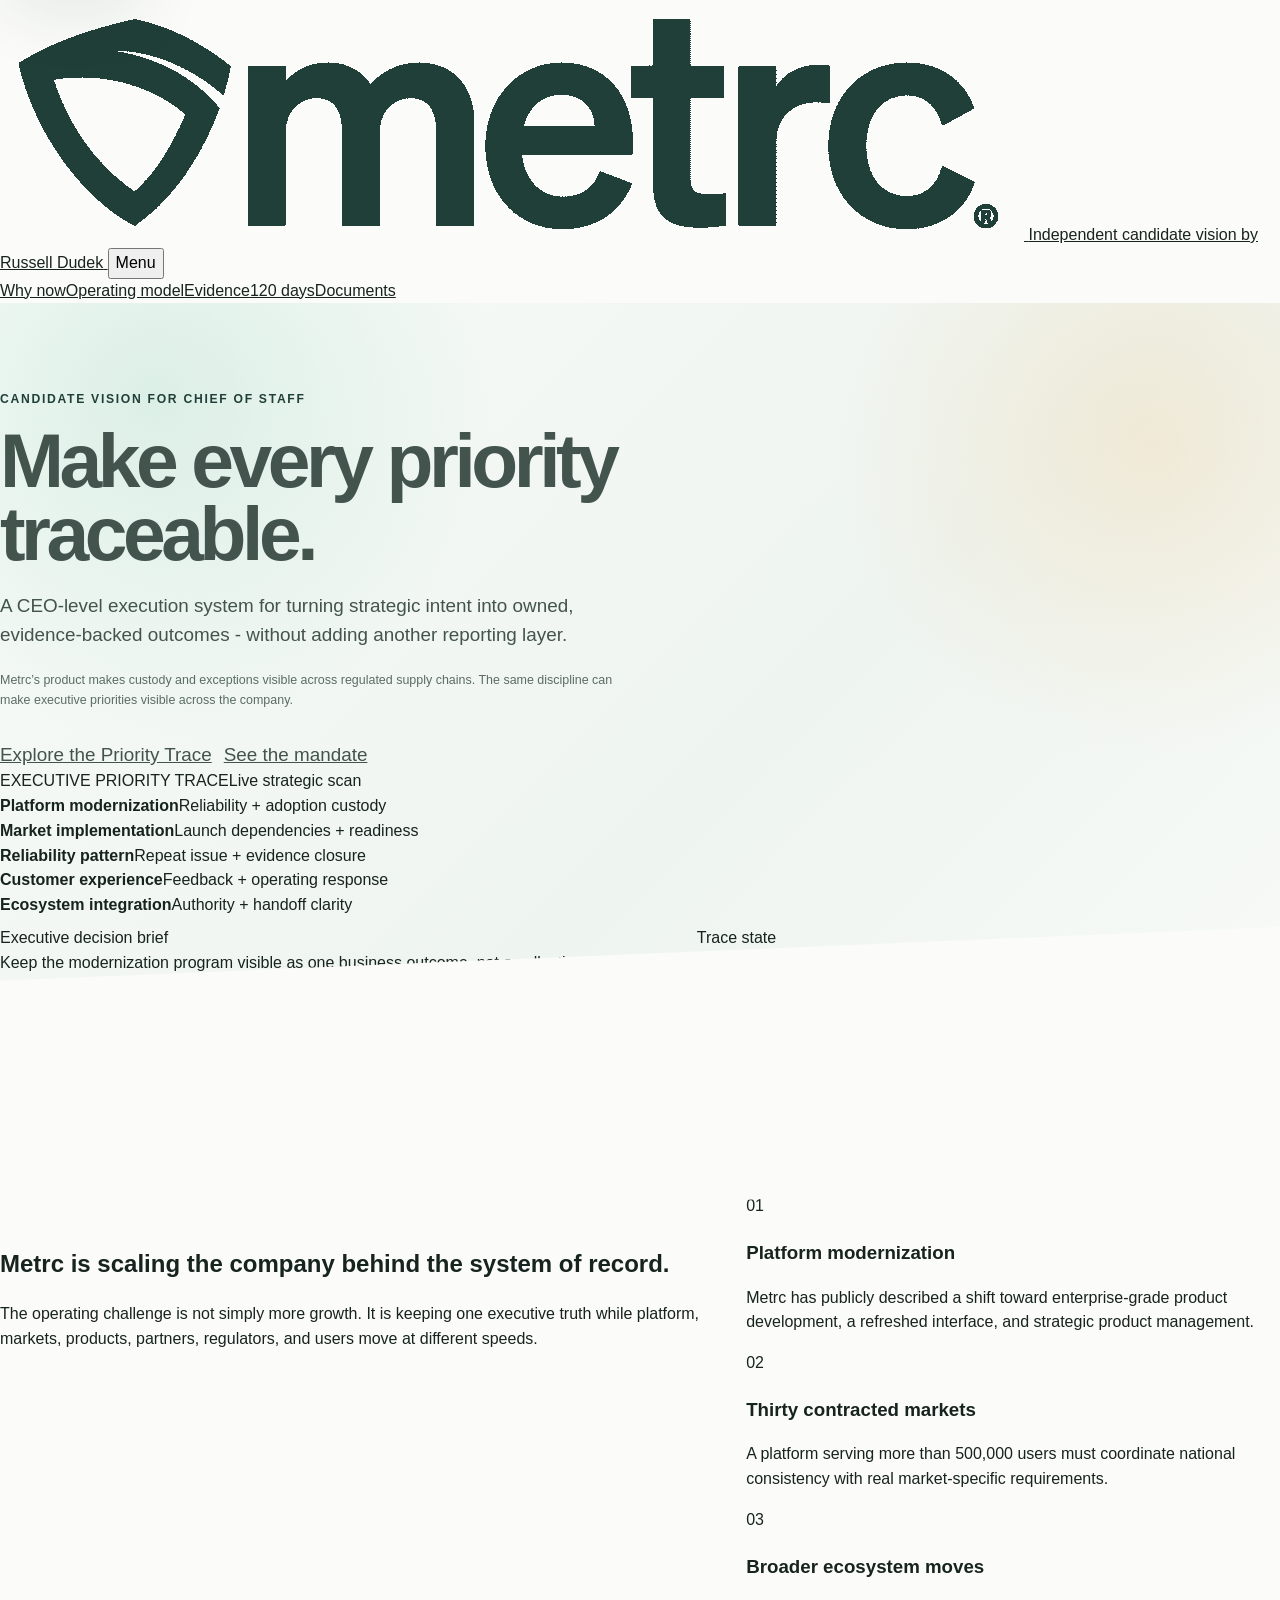
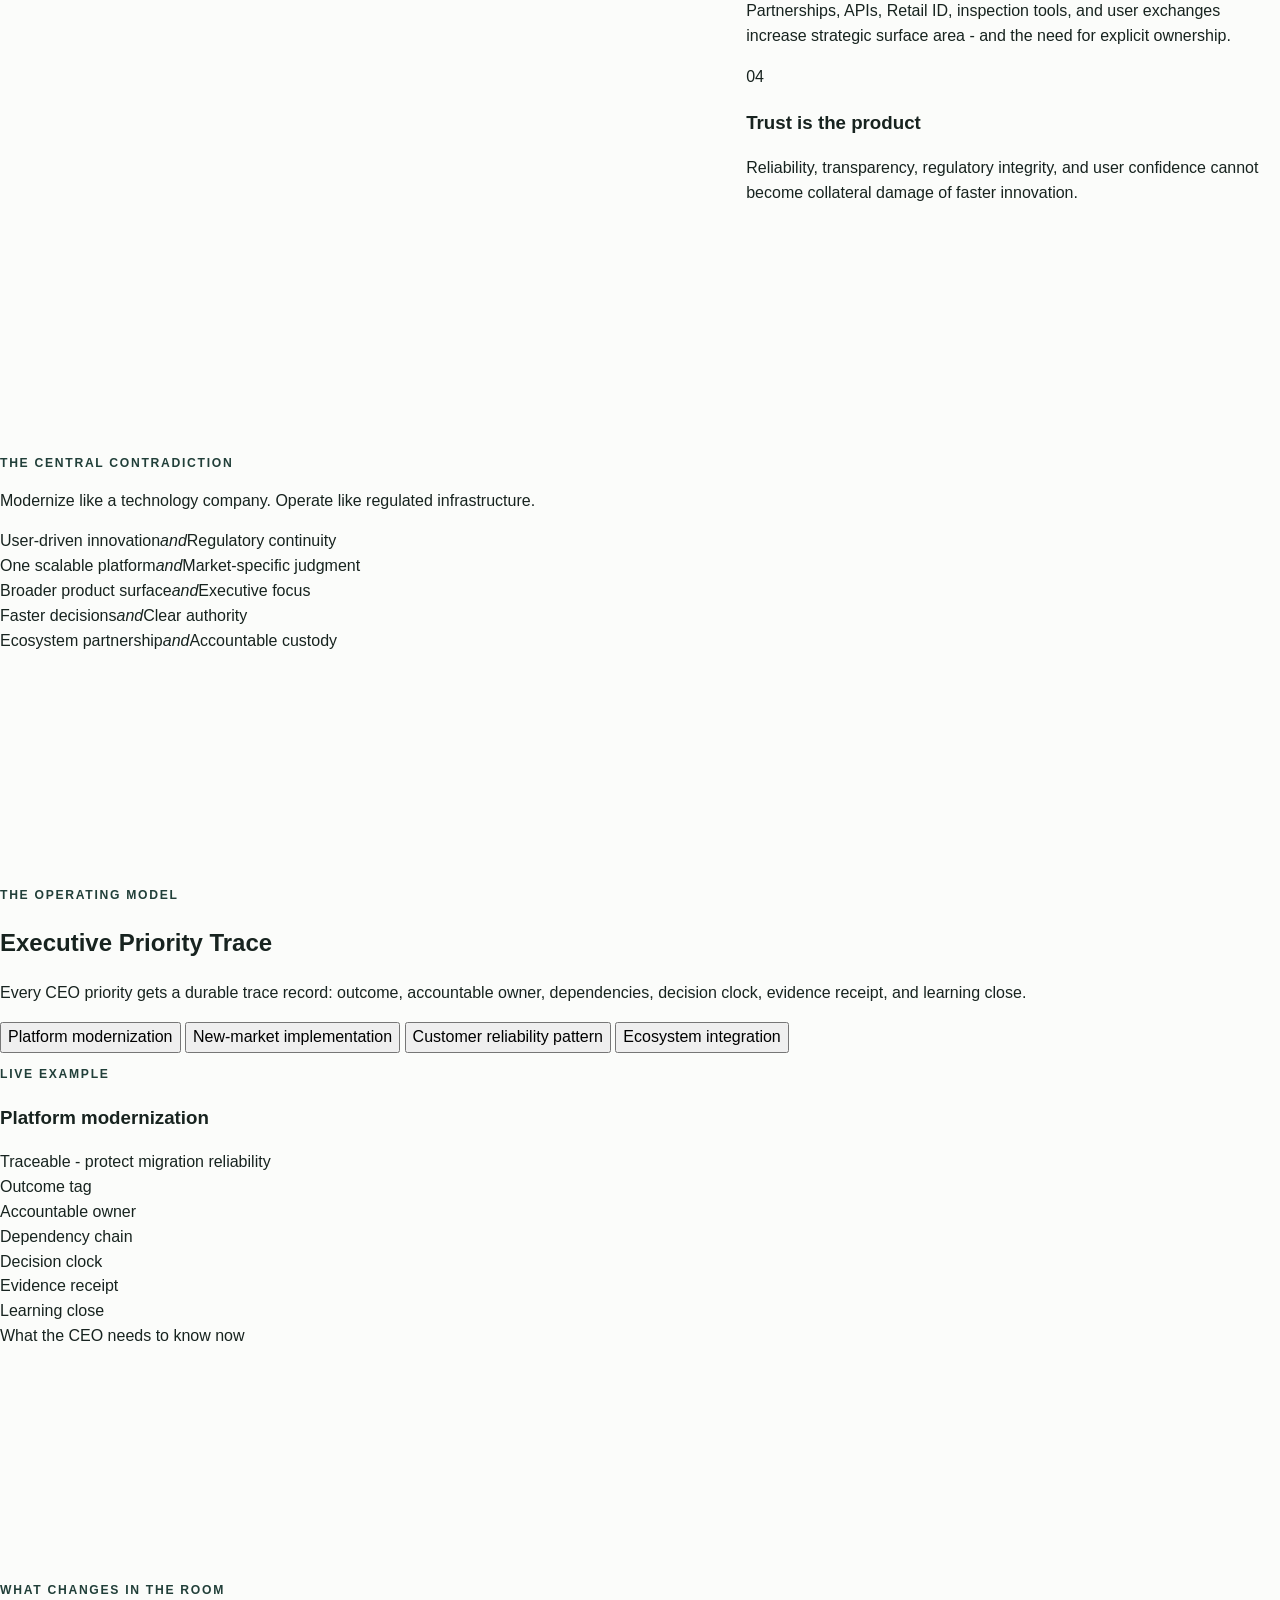
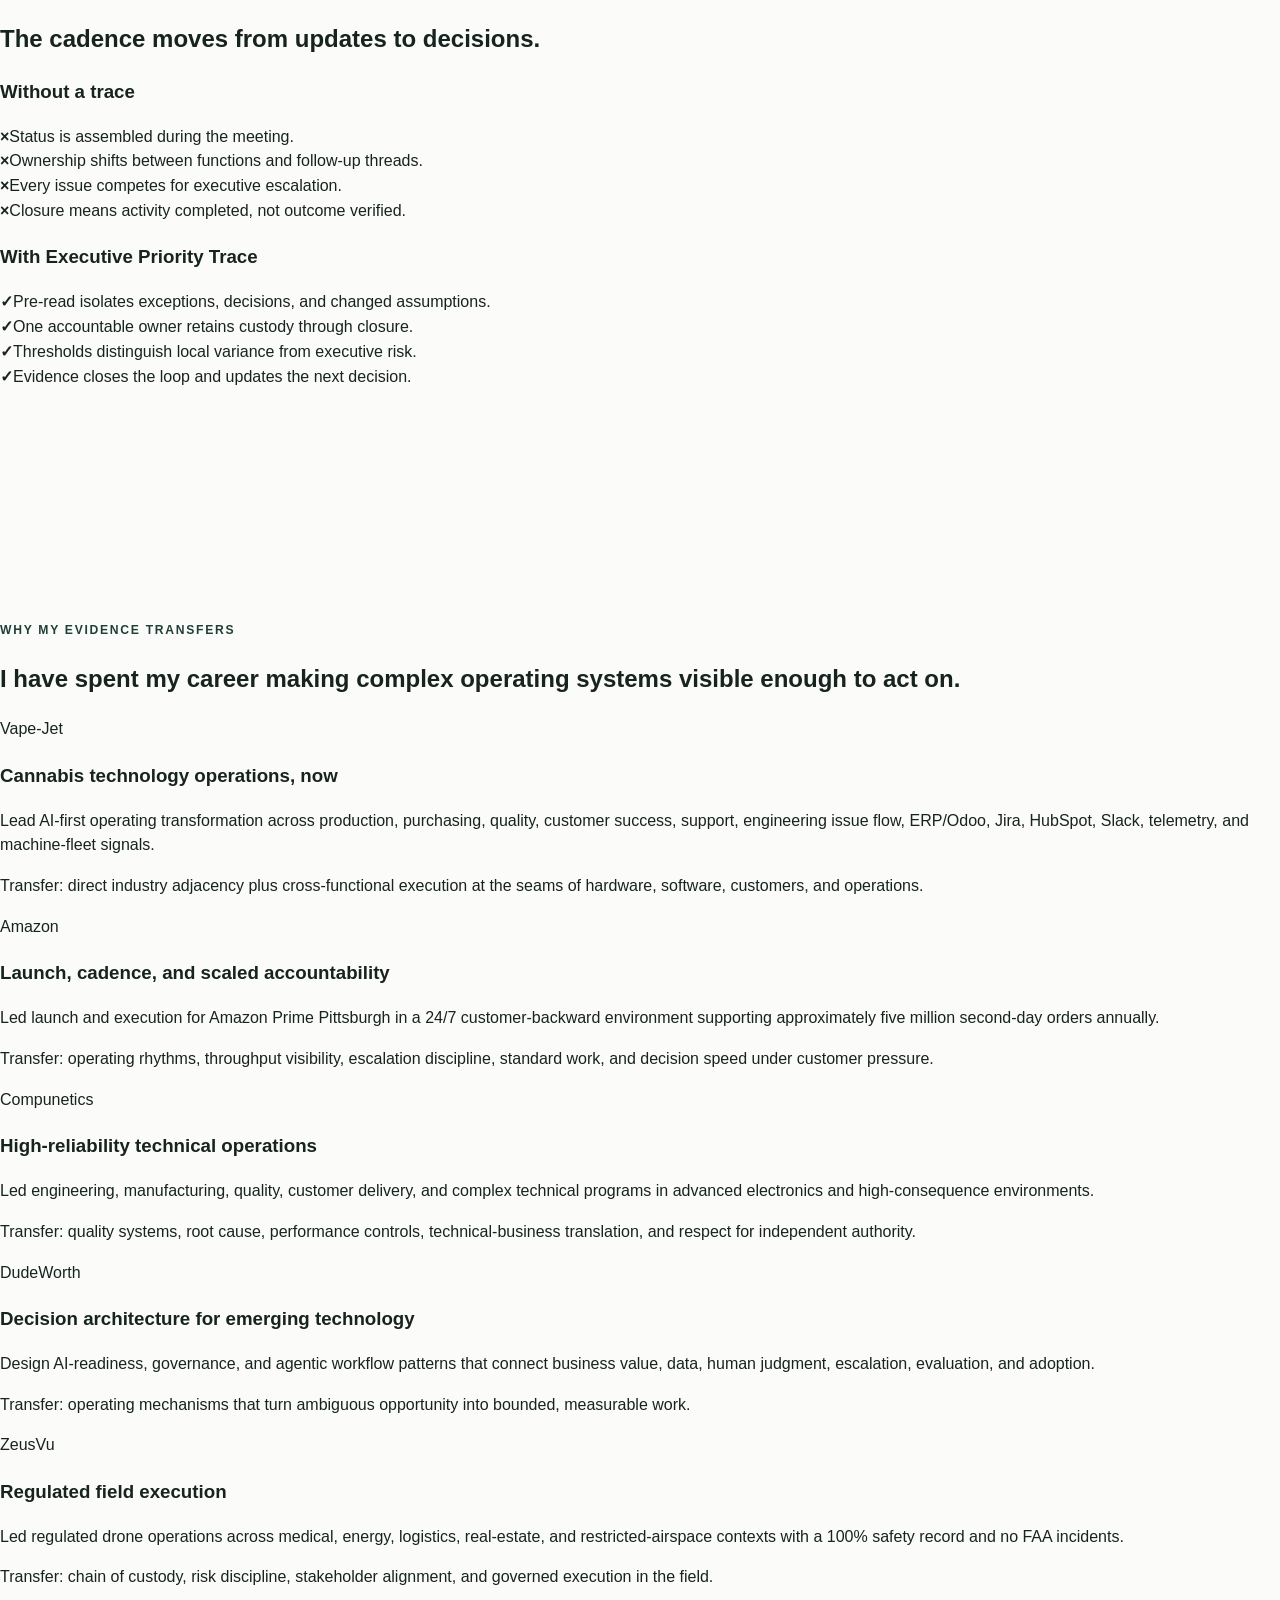
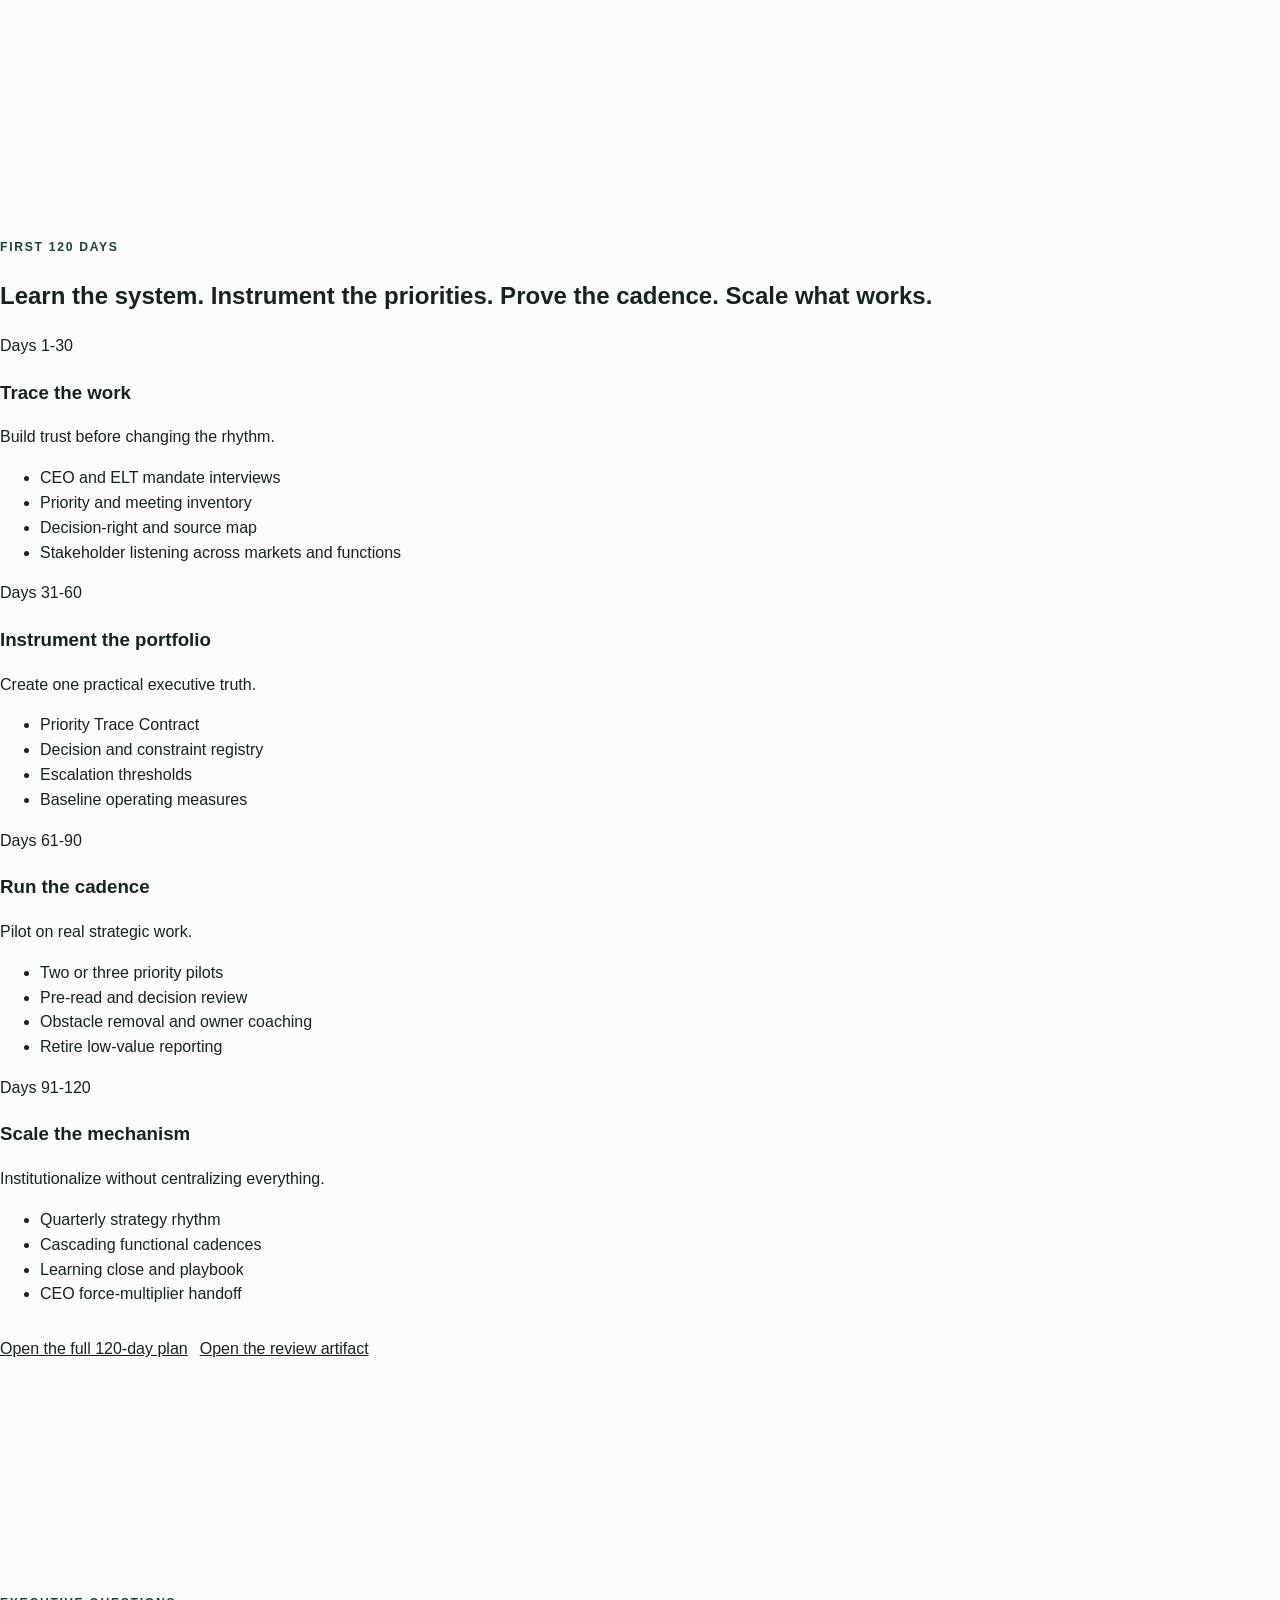
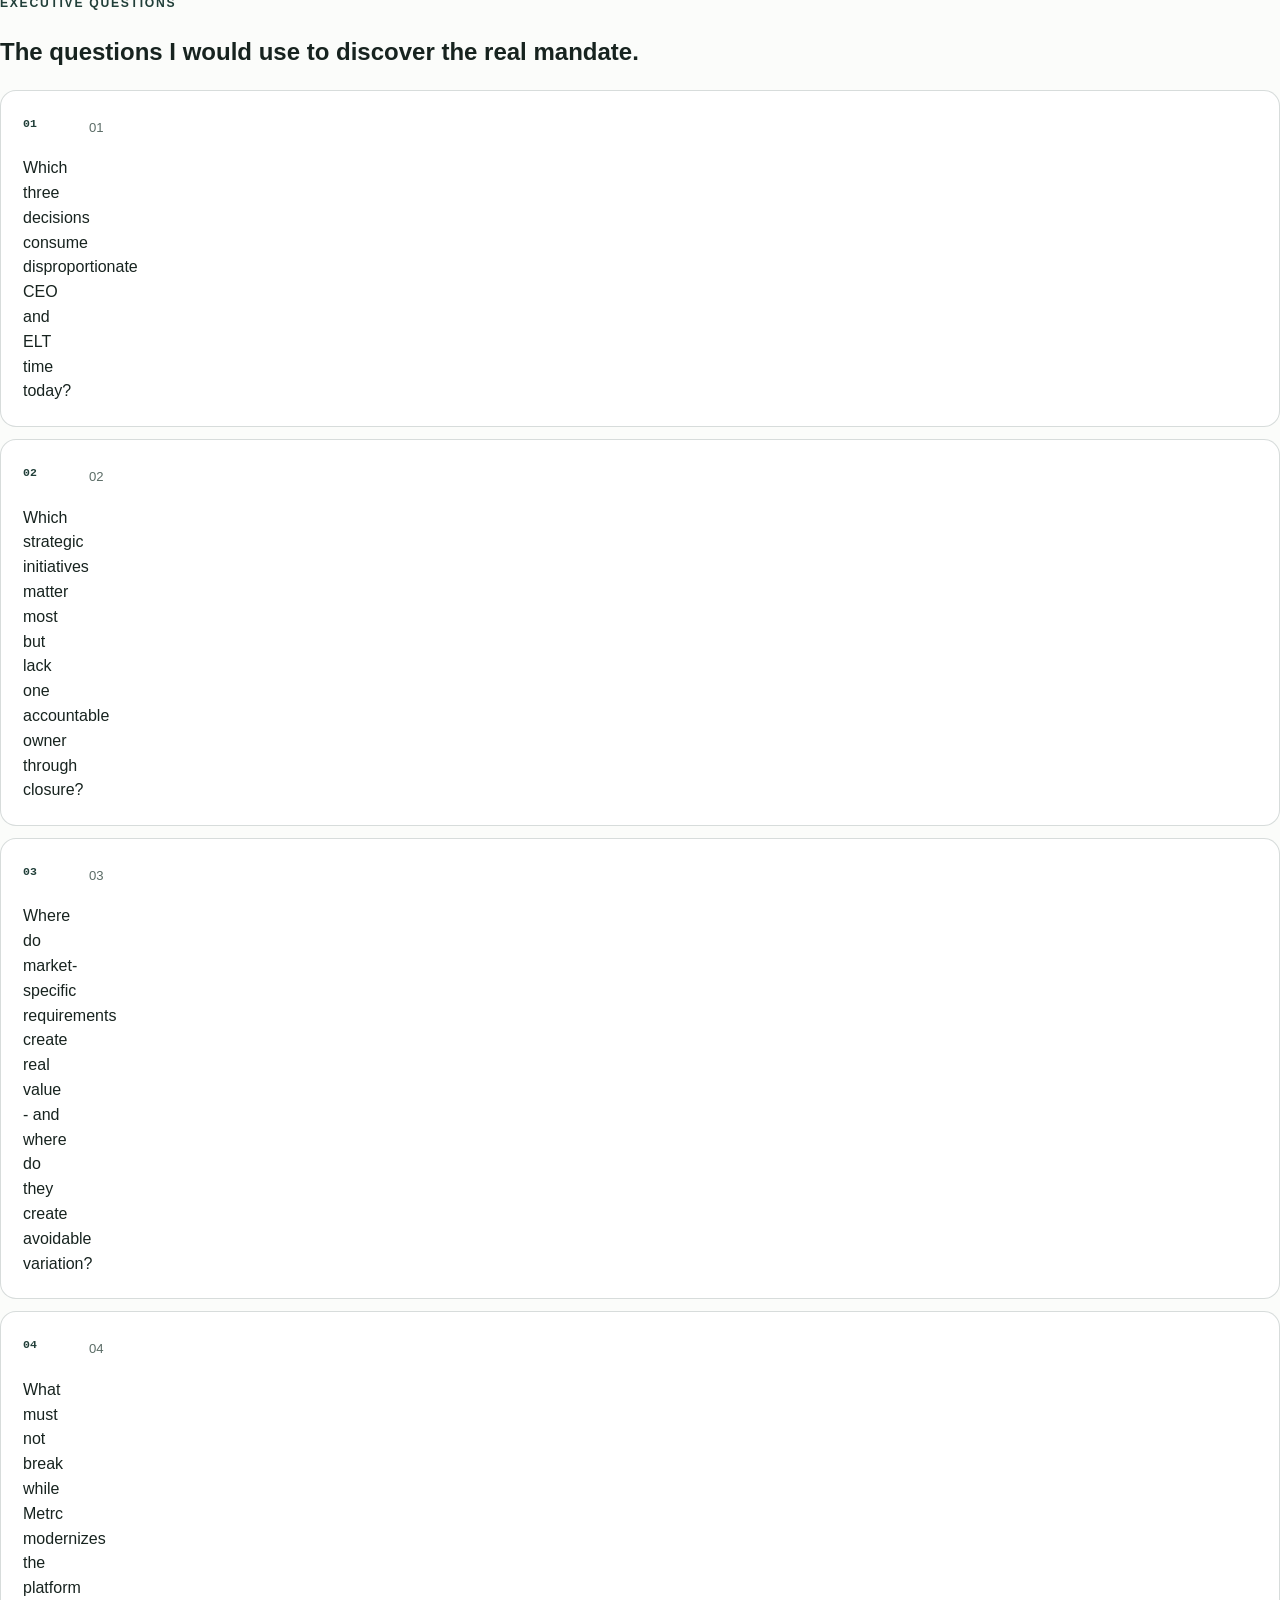
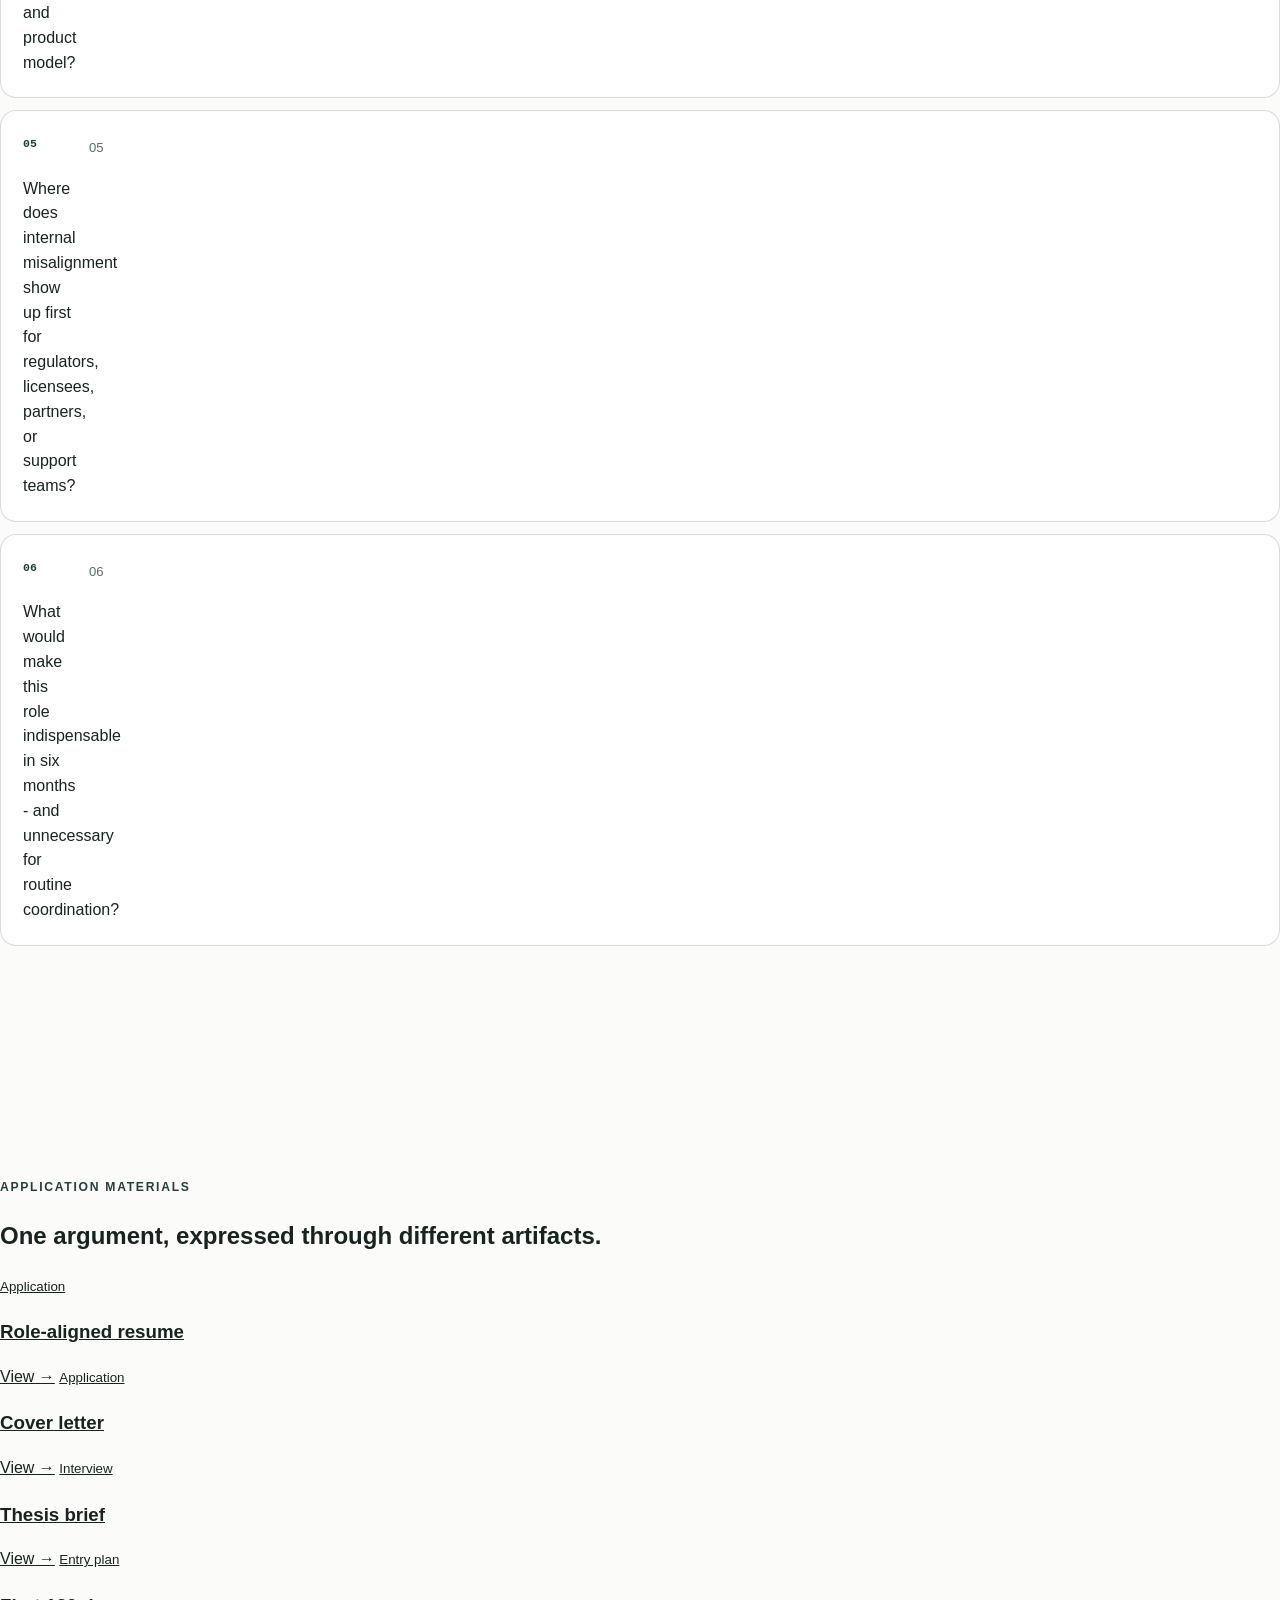
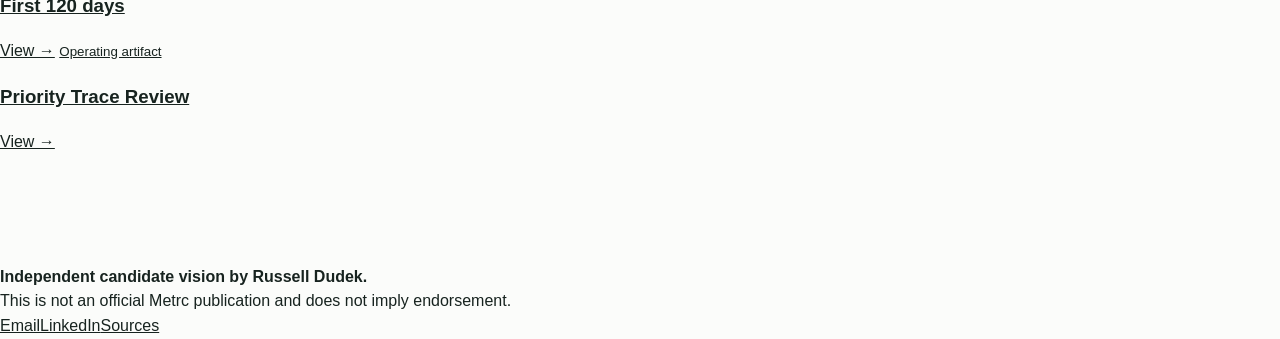
==== commit f70fcbaf: "Redesign executive priority trace hero" ====
--- a/index.html
+++ b/index.html
@@ -3,229 +3,199 @@
 <head>
   <meta charset="utf-8">
   <meta name="viewport" content="width=device-width, initial-scale=1">
-  <meta name="description" content="Independent candidate vision for the Metrc Chief of Staff role by Russell Dudek.">
-  <title>Metrc Chief of Staff Candidate Vision - Russell Dudek</title>
-  <link rel="icon" href="assets/brand/metrc-logo-forest.png">
+  <meta name="description" content="Independent candidate vision for Metrc Chief of Staff by Russell Dudek.">
+  <title>Metrc Chief of Staff Candidate Vision | Russell Dudek</title>
   <link rel="stylesheet" href="styles.css">
+
 </head>
-<body>
+<body class="">
 <a class="skip-link" href="#main">Skip to content</a>
-<header class="site-header">
-  <div class="nav-shell">
-    <a class="candidate-mark" href="index.html" aria-label="Russell Dudek candidate vision home">
-      <span class="candidate-initials" aria-hidden="true">RD</span>
-      <span><strong>Russell Dudek</strong><span>Chief of Staff candidate vision</span></span>
-    </a>
-    <button class="menu-toggle" aria-expanded="false" aria-controls="primary-nav">Menu</button>
-    <nav class="primary-nav" id="primary-nav" aria-label="Primary navigation">
-      <a href="#mandate">Mandate</a>
-      <a href="#model">Operating model</a>
-      <a href="#evidence">Evidence</a>
-      <a href="#entry">120 days</a>
-      <a href="#questions">Questions</a>
-    </nav>
-    <div class="nav-actions">
-      <a class="btn btn-secondary btn-small" href="resume.html">Resume</a>
-      <a class="btn btn-primary btn-small" href="interview-brief.html">Interview brief</a>
-    </div>
-  </div>
+<header class="site-nav">
+  <a class="brand-lockup" href="index.html" aria-label="Metrc Chief of Staff candidate vision home">
+    <img class="company-logo" src="assets/brand/metrc-logo-forest.png" alt="Metrc">
+    <span class="independent-label">Independent candidate vision by Russell Dudek</span>
+  </a>
+  <button class="menu-button" aria-expanded="false" aria-controls="site-links">Menu</button>
+  <nav class="nav-links" id="site-links" aria-label="Primary navigation">
+    <a href="#moment">Why now</a><a href="#model">Operating model</a><a href="#evidence">Evidence</a><a href="#entry">120 days</a><a class="nav-cta" href="#documents">Documents</a>
+  </nav>
 </header>
 
 <main id="main">
-<section class="hero" aria-labelledby="hero-title">
-  <div class="hero-shell">
-    <div>
-      <div class="company-lockup">
-        <img src="assets/brand/metrc-logo-forest.png" alt="Metrc">
-        <div class="qualifier"><strong>Independent candidate vision</strong><span>Chief of Staff - by Russell Dudek</span></div>
-      </div>
-      <div class="eyebrow">Executive execution for a traceability company</div>
-      <h1 id="hero-title">Give every strategic priority a <em>traceable path to outcome.</em></h1>
-      <p class="hero-copy">Metrc already makes regulated supply chains visible. The Chief of Staff opportunity is to apply that same discipline to the CEO's strategic portfolio: clear identity, accountable custody, explicit decisions, evidence of progress, and clean closure.</p>
-      <div class="hero-actions">
-        <a class="btn btn-primary" href="#model">Explore the Executive Priority Trace</a>
-        <a class="btn btn-secondary" href="resume.html">View role-aligned resume</a>
-      </div>
-      <p class="hero-note">This is an independent candidate work product based on the supplied job description and public Metrc information. It is not an official Metrc publication.</p>
-    </div>
-
-    <div class="trace-console" aria-label="Interactive Executive Priority Trace">
-      <div class="console-top">
-        <div><div class="scenario-label">Executive operating artifact</div><h2>Executive Priority Trace</h2></div>
-        <code>TRACE 01 / BASELINE</code>
-      </div>
-      <div class="scenario-label">Select a plausible strategic scenario</div>
-      <div class="scenario-buttons" role="group" aria-label="Strategic scenario">
-        <button class="scenario-btn" data-scenario="modernization" aria-pressed="true">Platform modernization</button>
-        <button class="scenario-btn" data-scenario="market" aria-pressed="false">New market launch</button>
-        <button class="scenario-btn" data-scenario="retail" aria-pressed="false">Retail ID expansion</button>
-        <button class="scenario-btn" data-scenario="partnership" aria-pressed="false">Strategic partnership</button>
-      </div>
-      <div class="trace-rail" aria-hidden="true">
-        <div class="trace-line"></div><div class="trace-progress"></div><div class="trace-scan"></div>
-        <div class="trace-step"><div class="trace-dot"></div><strong>Tag</strong><span>Outcome</span></div>
-        <div class="trace-step"><div class="trace-dot"></div><strong>Link</strong><span>Owner</span></div>
-        <div class="trace-step"><div class="trace-dot"></div><strong>Map</strong><span>Dependencies</span></div>
-        <div class="trace-step"><div class="trace-dot"></div><strong>Decide</strong><span>Threshold</span></div>
-        <div class="trace-step"><div class="trace-dot"></div><strong>Verify</strong><span>Evidence</span></div>
-      </div>
-      <div class="trace-readout" aria-live="polite">
-        <div class="readout-card">
-          <label>Strategic intent</label>
-          <strong data-bind="intent"></strong>
-          <p data-bind="risk"></p>
-        </div>
-        <div class="readout-card">
-          <label>Executive state</label>
-          <div class="decision-state"><span class="state-light"></span><strong data-bind="state"></strong></div>
-          <p><b>Next decision:</b> <span data-bind="decision"></span></p>
-        </div>
-      </div>
-    </div>
-  </div>
-</section>
-
-<section class="section" id="mandate">
-  <div class="section-shell">
-    <div class="section-intro">
-      <div><div class="eyebrow">The mandate behind the title</div><h2>Growth has made coordination consequential.</h2></div>
-      <p>Metrc's operating environment now combines government contracts, market transitions, platform modernization, expanding product lines, integrator relationships, and a broad user ecosystem. The Chief of Staff is the mechanism that keeps those priorities connected to executive decisions and measurable outcomes - without absorbing functional ownership.</p>
-    </div>
-    <div class="moment-grid">
-      <article class="moment-main">
-        <h3>The company moment is not simply "more growth." It is more simultaneous change.</h3>
-        <p>Metrc reported 30 regulatory contracts and more than 500,000 users in January 2026, while highlighting a refreshed UI, a state-configured Industry Sandbox, and a shift toward strategic product management. Retail ID had already reached a one-million-weekly QR-code run rate across 21 markets, and a BioTrack partnership created another important operating interface.</p>
-        <p><strong>Chief of Staff hypothesis:</strong> the CEO needs one clear trace of strategic intent, ownership, dependency, decision, evidence, and closure across this expanding portfolio.</p>
-        <p class="source-note">Public signals: Metrc official company, leadership, product, and 2025-2026 newsroom pages. See source notes in the interview brief.</p>
-      </article>
-      <div class="moment-signals" aria-label="Company moment signals">
-        <div class="signal"><strong>30 regulatory contracts</strong><span>A growing jurisdiction portfolio raises implementation, support, and executive-attention complexity.</span></div>
-        <div class="signal"><strong>Platform modernization</strong><span>Refreshed UI, sandbox capability, enterprise-grade reliability, and strategic product management are active priorities.</span></div>
-        <div class="signal"><strong>Retail ID scale</strong><span>Item-level QR adoption creates a new operating surface across brands, retailers, integrators, regulators, and consumers.</span></div>
-        <div class="signal"><strong>Ecosystem interfaces</strong><span>Partnerships, APIs, government programs, and market roadshows make ownership and handoffs visible business risks.</span></div>
-      </div>
-    </div>
-  </div>
-</section>
-
-<section class="section section-dark" aria-labelledby="tensions-title">
-  <div class="section-shell">
-    <div class="section-intro">
-      <div><div class="eyebrow" style="color:var(--trace-amber)">The operating tensions</div><h2 id="tensions-title">The role lives between competing truths.</h2></div>
-      <p>Good Chief of Staff work does not erase tension. It makes the tradeoffs explicit, places decisions with the right leaders, and keeps execution moving without weakening trust.</p>
-    </div>
-    <div class="tension-table">
-      <div class="tension-row"><div class="tension-side">Move faster</div><div class="tension-axis"></div><div class="tension-side">Protect regulatory trust</div><div class="tension-detail">Velocity matters, but every change touches high-consequence workflows, public safety, or market integrity.</div></div>
-      <div class="tension-row"><div class="tension-side">Modernize the platform</div><div class="tension-axis"></div><div class="tension-side">Preserve service continuity</div><div class="tension-detail">The transition experience matters as much as the target architecture.</div></div>
-      <div class="tension-row"><div class="tension-side">Standardize the system</div><div class="tension-axis"></div><div class="tension-side">Respect market-specific realities</div><div class="tension-detail">A scalable core still needs disciplined local configuration, adoption, and stakeholder judgment.</div></div>
-      <div class="tension-row"><div class="tension-side">Create CEO leverage</div><div class="tension-axis"></div><div class="tension-side">Keep executives accountable</div><div class="tension-detail">The Chief of Staff should clarify ownership, not become the default owner of everyone else's work.</div></div>
-    </div>
-  </div>
-</section>
-
-<section class="section section-soft" id="model">
-  <div class="section-shell">
-    <div class="record-layout">
-      <div class="record-copy">
-        <div class="eyebrow">The operating model</div>
-        <h3>The Strategic Trace Record</h3>
-        <p>Every CEO-level priority receives a lightweight, visible record. Not a status deck. Not a parallel project-management bureaucracy. A decision-quality trace that makes ownership, constraints, and next actions inspectable.</p>
-        <a class="btn btn-primary" href="priority-trace-review.html">Open the Priority Trace Review</a>
-      </div>
-      <div class="record-form">
-        <div class="record-field"><div class="field-id">01</div><div><h4>Outcome tag</h4><p>Define the business or public-value outcome in a way that can be recognized when achieved.</p></div></div>
-        <div class="record-field"><div class="field-id">02</div><div><h4>Accountable custody</h4><p>Name the executive owner, operating owner, and the work that remains with each function.</p></div></div>
-        <div class="record-field"><div class="field-id">03</div><div><h4>Dependency map</h4><p>Expose the minimum cross-functional, market, partner, data, and customer conditions required for movement.</p></div></div>
-        <div class="record-field"><div class="field-id">04</div><div><h4>Decision threshold</h4><p>State what can continue locally, what needs executive judgment, and what triggers escalation or stop.</p></div></div>
-        <div class="record-field"><div class="field-id">05</div><div><h4>Evidence receipt</h4><p>Connect progress to a small number of outcome, adoption, reliability, trust, and economic measures.</p></div></div>
-        <div class="record-field"><div class="field-id">06</div><div><h4>Closure or learning</h4><p>Record the decision, result, unresolved risk, and reusable learning so the organization compounds rather than repeats.</p></div></div>
-      </div>
-    </div>
-  </div>
-</section>
-
-<section class="section section-dark" aria-labelledby="cadence-title">
-  <div class="section-shell">
-    <div class="section-intro">
-      <div><div class="eyebrow" style="color:var(--trace-amber)">Executive operating rhythm</div><h2 id="cadence-title">Cadence should create decisions, not meeting gravity.</h2></div>
-      <p>The trace record feeds a small set of executive rhythms. Each rhythm has a different job, decision horizon, and evidence standard.</p>
-    </div>
-    <div class="cadence-map">
-      <div class="cadence-cell"><div class="cadence-time">Weekly</div><h3>Priority exception review</h3><p>Resolve cross-functional constraints and attention shifts.</p><ul><li>Only exceptions and decisions</li><li>Owner and due date explicit</li><li>Closed work leaves the agenda</li></ul></div>
-      <div class="cadence-cell"><div class="cadence-time">Monthly</div><h3>Business trace review</h3><p>Connect strategic initiatives to operating and customer evidence.</p><ul><li>Outcome and adoption signals</li><li>Portfolio tradeoffs</li><li>Stop / sustain / scale calls</li></ul></div>
-      <div class="cadence-cell"><div class="cadence-time">Quarterly</div><h3>Strategy-to-capacity reset</h3><p>Reconcile ambition, capacity, economics, and risk.</p><ul><li>Resource concentration</li><li>Cross-market learning</li><li>Priority retirement</li></ul></div>
-      <div class="cadence-cell"><div class="cadence-time">Event-driven</div><h3>Decision huddle</h3><p>Convene only when a threshold is crossed.</p><ul><li>Pre-read from trace record</li><li>Named decision maker</li><li>Decision receipt in 24 hours</li></ul></div>
-    </div>
-  </div>
-</section>
-
-<section class="section" id="evidence">
-  <div class="section-shell">
-    <div class="section-intro">
-      <div><div class="eyebrow">Why Russell</div><h2>An operator who builds the connective tissue.</h2></div>
-      <p>The evidence is not a claim to have already held Metrc's exact job. It is a verified pattern of making complex, technical work visible; creating cadence and accountability; and translating strategy into mechanisms across high-consequence environments.</p>
-    </div>
-    <div class="evidence-river">
-      <div class="evidence-item"><div class="role">Vape-Jet</div><div><h3>Current cannabis-tech operating transformation</h3><p>Leads cross-functional execution across production, purchasing, quality, customer success, support, engineering issue flow, ERP/Odoo, Jira, HubSpot, Slack, telemetry, and AI-assisted workflows.</p></div><div class="evidence-badge">NOW</div></div>
-      <div class="evidence-item"><div class="role">Amazon</div><div><h3>Scaled operating cadence and launch execution</h3><p>Built leadership routines, labor planning, throughput visibility, escalation paths, standard work, and customer-backward operating mechanisms in a 24/7 environment.</p></div><div class="evidence-badge">5M</div></div>
-      <div class="evidence-item"><div class="role">Compunetics</div><div><h3>High-reliability engineering, quality, and customer delivery</h3><p>Led engineering, manufacturing, quality, and complex technical programs while building process controls, root-cause practices, and performance measures.</p></div><div class="evidence-badge">13Y</div></div>
-      <div class="evidence-item"><div class="role">DudeWorth</div><div><h3>Decision architecture for emerging technology</h3><p>Designs AI-readiness and agentic workflow models that connect value, feasibility, governance, human authority, adoption, evidence, and time-to-value.</p></div><div class="evidence-badge">AI</div></div>
-      <div class="evidence-item"><div class="role">ZeusVu</div><div><h3>Regulated field execution and safety</h3><p>Led drone operations across medical, energy, logistics, and restricted-airspace contexts with a 100% safety record and no FAA incidents.</p></div><div class="evidence-badge">100%</div></div>
-    </div>
-  </div>
-</section>
-
-<section class="section section-soft" id="entry">
-  <div class="section-shell">
-    <div class="section-intro">
-      <div><div class="eyebrow">First 120 days</div><h2>Earn the right to simplify.</h2></div>
-      <p>The first move is not to install a new meeting architecture. It is to understand where Metrc's existing rhythms already work, where decision latency accumulates, and which strategic priorities require a clearer trace.</p>
-    </div>
-    <div class="entry-strip">
-      <div class="entry-phase"><div class="days">DAYS 0-30</div><h3>Read the operating system</h3><p>Listen across the CEO, ELT, board-facing priorities, major initiatives, customer and government commitments, and existing reviews.</p><strong>Deliverable: operating-rhythm and decision-latency map</strong></div>
-      <div class="entry-phase"><div class="days">DAYS 31-60</div><h3>Pilot the trace</h3><p>Select two high-value priorities and build lightweight trace records using existing data, meetings, and owners.</p><strong>Deliverable: two live priority traces and decision thresholds</strong></div>
-      <div class="entry-phase"><div class="days">DAYS 61-90</div><h3>Tighten the cadence</h3><p>Remove duplicate reporting, clarify executive forums, and create an exception-based follow-through discipline.</p><strong>Deliverable: CEO / ELT cadence charter and portfolio view</strong></div>
-      <div class="entry-phase"><div class="days">DAYS 91-120</div><h3>Transfer and compound</h3><p>Institutionalize ownership, document learning, and expand only where the mechanism improves decisions and outcomes.</p><strong>Deliverable: scalable operating playbook and learning registry</strong></div>
-    </div>
-    <p style="margin-top:24px"><a class="btn btn-primary" href="120-day-plan.html">View the detailed 120-day entry plan</a></p>
-  </div>
-</section>
-
-<section class="section" id="questions">
-  <div class="section-shell">
-    <div class="section-intro">
-      <div><div class="eyebrow">Executive discovery</div><h2>Questions that reveal the real job.</h2></div>
-      <p>These are designed to test the hypothesis, not to assume internal conditions that are not publicly known.</p>
-    </div>
-    <div class="question-list">
-      <div class="question"><div><strong>Which two or three priorities most need the CEO's attention to move - and which currently consume attention without changing outcomes?</strong><span>Separates strategic leverage from executive noise.</span></div></div>
-      <div class="question"><div><strong>Where does Metrc most often lose decision velocity: incomplete information, unclear ownership, cross-functional dependencies, or risk tolerance?</strong><span>Locates the operating constraint before prescribing cadence.</span></div></div>
-      <div class="question"><div><strong>How should the Chief of Staff divide work with the executive team so the role increases accountability rather than centralizing it?</strong><span>Clarifies decision rights and protects functional ownership.</span></div></div>
-      <div class="question"><div><strong>What would make platform modernization, market implementations, and product expansion feel like one coherent company strategy rather than parallel programs?</strong><span>Tests the need for a shared strategic trace.</span></div></div>
-      <div class="question"><div><strong>At the end of year one, what evidence would convince the CEO and board that this role materially improved execution?</strong><span>Establishes outcome measures before activity measures.</span></div></div>
-    </div>
-  </div>
-</section>
-
-<section class="cta-band">
-  <div class="cta-shell">
-    <h2>Trace the work.<br>Clarify the decision.<br>Move the outcome.</h2>
-    <div class="cta-actions">
-      <a class="btn btn-primary" href="resume.html">Resume</a>
-      <a class="btn btn-secondary" href="cover-letter.html">Cover letter</a>
-      <a class="btn btn-secondary" href="interview-brief.html">Interview brief</a>
-      <a class="btn btn-secondary" href="120-day-plan.html">120-day plan</a>
-    </div>
-  </div>
-</section>
+  <section class="hero" aria-labelledby="hero-title">
+    <div class="hero-inner">
+      <div class="hero-copy">
+        <p class="eyebrow">Candidate vision for Chief of Staff</p>
+        <h1 id="hero-title">Make every priority traceable.</h1>
+        <p class="lede">A CEO-level execution system for turning strategic intent into owned, evidence-backed outcomes - without adding another reporting layer.</p>
+        <p class="hero-note">Metrc’s product makes custody and exceptions visible across regulated supply chains. The same discipline can make executive priorities visible across the company.</p>
+        <div class="hero-actions">
+          <a class="button primary" href="#model">Explore the Priority Trace</a>
+          <a class="button secondary" href="#moment">See the mandate</a>
+        </div>
+      </div>
+      <div class="trace-stage" aria-label="Animated Executive Priority Trace showing strategic initiatives and exception states">
+        <div class="stage-header"><span class="stage-title">EXECUTIVE PRIORITY TRACE</span><span class="stage-status">Live strategic scan</span></div>
+        <div class="trace-field">
+          <div class="trace-lanes" aria-hidden="true">
+            <span class="trace-lane lane-1"></span>
+            <span class="trace-lane lane-2"></span>
+            <span class="trace-lane lane-3"></span>
+            <span class="trace-lane lane-4"></span>
+            <span class="trace-lane lane-5"></span>
+          </div>
+          <div class="scan-beam" aria-hidden="true"></div>
+          <div class="trace-tag tag-1 active"><strong>Platform modernization</strong><span>Reliability + adoption custody</span></div>
+          <div class="trace-tag tag-2 watch"><strong>Market implementation</strong><span>Launch dependencies + readiness</span></div>
+          <div class="trace-tag tag-3 alert"><strong>Reliability pattern</strong><span>Repeat issue + evidence closure</span></div>
+          <div class="trace-tag tag-4"><strong>Customer experience</strong><span>Feedback + operating response</span></div>
+          <div class="trace-tag tag-5 watch"><strong>Ecosystem integration</strong><span>Authority + handoff clarity</span></div>
+        </div>
+        <div class="trace-readout" aria-live="polite">
+          <div class="readout-main"><span class="readout-label">Executive decision brief</span><div class="readout-value" id="heroDecision">Keep the modernization program visible as one business outcome, not a collection of technical workstreams.</div></div>
+          <div class="readout-state"><span class="readout-label">Trace state</span><div class="readout-value" id="heroState">Traceable - protect migration reliability</div></div>
+        </div>
+      </div>
+    </div>
+  </section>
+
+  <section class="section company-moment" id="moment">
+    <div class="section-inner moment-grid">
+      <div>
+        <p class="eyebrow">Why the role matters now</p>
+        <h2>Metrc is scaling the company behind the system of record.</h2>
+        <p class="lede">The operating challenge is not simply more growth. It is keeping one executive truth while platform, markets, products, partners, regulators, and users move at different speeds.</p>
+      </div>
+      <div class="moment-rail">
+        <article class="moment-item"><div class="moment-number">01</div><div><h3>Platform modernization</h3><p>Metrc has publicly described a shift toward enterprise-grade product development, a refreshed interface, and strategic product management.</p></div></article>
+        <article class="moment-item"><div class="moment-number">02</div><div><h3>Thirty contracted markets</h3><p>A platform serving more than 500,000 users must coordinate national consistency with real market-specific requirements.</p></div></article>
+        <article class="moment-item"><div class="moment-number">03</div><div><h3>Broader ecosystem moves</h3><p>Partnerships, APIs, Retail ID, inspection tools, and user exchanges increase strategic surface area - and the need for explicit ownership.</p></div></article>
+        <article class="moment-item"><div class="moment-number">04</div><div><h3>Trust is the product</h3><p>Reliability, transparency, regulatory integrity, and user confidence cannot become collateral damage of faster innovation.</p></div></article>
+      </div>
+    </div>
+  </section>
+
+  <section class="section contradiction">
+    <div class="section-inner contradiction-layout">
+      <div>
+        <p class="eyebrow">The central contradiction</p>
+        <p class="contradiction-quote">Modernize like a technology company. Operate like regulated infrastructure.</p>
+      </div>
+      <div class="tension-list" aria-label="Operating tensions">
+        <div class="tension"><span>User-driven innovation</span><i>and</i><span>Regulatory continuity</span></div>
+        <div class="tension"><span>One scalable platform</span><i>and</i><span>Market-specific judgment</span></div>
+        <div class="tension"><span>Broader product surface</span><i>and</i><span>Executive focus</span></div>
+        <div class="tension"><span>Faster decisions</span><i>and</i><span>Clear authority</span></div>
+        <div class="tension"><span>Ecosystem partnership</span><i>and</i><span>Accountable custody</span></div>
+      </div>
+    </div>
+  </section>
+
+  <section class="section model" id="model">
+    <div class="section-inner">
+      <div class="model-header">
+        <div><p class="eyebrow">The operating model</p><h2>Executive Priority Trace</h2></div>
+        <p class="lede">Every CEO priority gets a durable trace record: outcome, accountable owner, dependencies, decision clock, evidence receipt, and learning close.</p>
+      </div>
+      <div class="scenario-panel">
+        <div class="scenario-controls" role="tablist" aria-label="Priority scenarios">
+          <button class="scenario-button" role="tab" aria-selected="true" data-scenario="modernization">Platform modernization</button>
+          <button class="scenario-button" role="tab" aria-selected="false" data-scenario="market">New-market implementation</button>
+          <button class="scenario-button" role="tab" aria-selected="false" data-scenario="reliability">Customer reliability pattern</button>
+          <button class="scenario-button" role="tab" aria-selected="false" data-scenario="ecosystem">Ecosystem integration</button>
+        </div>
+        <article class="trace-contract" role="tabpanel" aria-live="polite">
+          <div class="contract-top"><div><p class="eyebrow">Live example</p><h3 id="scenarioLabel">Platform modernization</h3></div><div class="contract-state" id="contractState">Traceable - protect migration reliability</div></div>
+          <div class="contract-grid">
+            <div class="contract-field"><span>Outcome tag</span><strong id="outcome"></strong></div>
+            <div class="contract-field"><span>Accountable owner</span><strong id="owner"></strong></div>
+            <div class="contract-field"><span>Dependency chain</span><strong id="dependencies"></strong></div>
+            <div class="contract-field"><span>Decision clock</span><strong id="clock"></strong></div>
+            <div class="contract-field"><span>Evidence receipt</span><strong id="evidence"></strong></div>
+            <div class="contract-field"><span>Learning close</span><strong id="learning"></strong></div>
+          </div>
+          <div class="decision-brief"><span class="readout-label">What the CEO needs to know now</span><div class="readout-value" id="decisionBrief"></div></div>
+        </article>
+      </div>
+    </div>
+  </section>
+
+  <section class="section room-change">
+    <div class="section-inner">
+      <p class="eyebrow">What changes in the room</p>
+      <h2>The cadence moves from updates to decisions.</h2>
+      <div class="room-grid">
+        <div class="room-column before"><h3>Without a trace</h3>
+          <div class="room-row"><b>×</b><span>Status is assembled during the meeting.</span></div>
+          <div class="room-row"><b>×</b><span>Ownership shifts between functions and follow-up threads.</span></div>
+          <div class="room-row"><b>×</b><span>Every issue competes for executive escalation.</span></div>
+          <div class="room-row"><b>×</b><span>Closure means activity completed, not outcome verified.</span></div>
+        </div>
+        <div class="room-column after"><h3>With Executive Priority Trace</h3>
+          <div class="room-row"><b>✓</b><span>Pre-read isolates exceptions, decisions, and changed assumptions.</span></div>
+          <div class="room-row"><b>✓</b><span>One accountable owner retains custody through closure.</span></div>
+          <div class="room-row"><b>✓</b><span>Thresholds distinguish local variance from executive risk.</span></div>
+          <div class="room-row"><b>✓</b><span>Evidence closes the loop and updates the next decision.</span></div>
+        </div>
+      </div>
+    </div>
+  </section>
+
+  <section class="section evidence" id="evidence">
+    <div class="section-inner">
+      <p class="eyebrow">Why my evidence transfers</p>
+      <h2>I have spent my career making complex operating systems visible enough to act on.</h2>
+      <div class="evidence-map">
+        <div class="evidence-role">Vape-Jet</div><div class="evidence-detail"><h3>Cannabis technology operations, now</h3><p>Lead AI-first operating transformation across production, purchasing, quality, customer success, support, engineering issue flow, ERP/Odoo, Jira, HubSpot, Slack, telemetry, and machine-fleet signals.</p><p class="transfer">Transfer: direct industry adjacency plus cross-functional execution at the seams of hardware, software, customers, and operations.</p></div>
+        <div class="evidence-role">Amazon</div><div class="evidence-detail"><h3>Launch, cadence, and scaled accountability</h3><p>Led launch and execution for Amazon Prime Pittsburgh in a 24/7 customer-backward environment supporting approximately five million second-day orders annually.</p><p class="transfer">Transfer: operating rhythms, throughput visibility, escalation discipline, standard work, and decision speed under customer pressure.</p></div>
+        <div class="evidence-role">Compunetics</div><div class="evidence-detail"><h3>High-reliability technical operations</h3><p>Led engineering, manufacturing, quality, customer delivery, and complex technical programs in advanced electronics and high-consequence environments.</p><p class="transfer">Transfer: quality systems, root cause, performance controls, technical-business translation, and respect for independent authority.</p></div>
+        <div class="evidence-role">DudeWorth</div><div class="evidence-detail"><h3>Decision architecture for emerging technology</h3><p>Design AI-readiness, governance, and agentic workflow patterns that connect business value, data, human judgment, escalation, evaluation, and adoption.</p><p class="transfer">Transfer: operating mechanisms that turn ambiguous opportunity into bounded, measurable work.</p></div>
+        <div class="evidence-role">ZeusVu</div><div class="evidence-detail"><h3>Regulated field execution</h3><p>Led regulated drone operations across medical, energy, logistics, real-estate, and restricted-airspace contexts with a 100% safety record and no FAA incidents.</p><p class="transfer">Transfer: chain of custody, risk discipline, stakeholder alignment, and governed execution in the field.</p></div>
+      </div>
+    </div>
+  </section>
+
+  <section class="section entry" id="entry">
+    <div class="section-inner">
+      <p class="eyebrow">First 120 days</p>
+      <h2>Learn the system. Instrument the priorities. Prove the cadence. Scale what works.</h2>
+      <div class="entry-phases">
+        <article class="phase"><span class="phase-days">Days 1-30</span><h3>Trace the work</h3><p>Build trust before changing the rhythm.</p><ul><li>CEO and ELT mandate interviews</li><li>Priority and meeting inventory</li><li>Decision-right and source map</li><li>Stakeholder listening across markets and functions</li></ul></article>
+        <article class="phase"><span class="phase-days">Days 31-60</span><h3>Instrument the portfolio</h3><p>Create one practical executive truth.</p><ul><li>Priority Trace Contract</li><li>Decision and constraint registry</li><li>Escalation thresholds</li><li>Baseline operating measures</li></ul></article>
+        <article class="phase"><span class="phase-days">Days 61-90</span><h3>Run the cadence</h3><p>Pilot on real strategic work.</p><ul><li>Two or three priority pilots</li><li>Pre-read and decision review</li><li>Obstacle removal and owner coaching</li><li>Retire low-value reporting</li></ul></article>
+        <article class="phase"><span class="phase-days">Days 91-120</span><h3>Scale the mechanism</h3><p>Institutionalize without centralizing everything.</p><ul><li>Quarterly strategy rhythm</li><li>Cascading functional cadences</li><li>Learning close and playbook</li><li>CEO force-multiplier handoff</li></ul></article>
+      </div>
+      <div class="hero-actions"><a class="button primary" href="120-day-plan.html">Open the full 120-day plan</a><a class="button secondary" href="priority-trace-review.html">Open the review artifact</a></div>
+    </div>
+  </section>
+
+  <section class="section questions">
+    <div class="section-inner"><p class="eyebrow">Executive questions</p><h2>The questions I would use to discover the real mandate.</h2>
+      <div class="question-list">
+        <div class="question"><span>01</span>Which three decisions consume disproportionate CEO and ELT time today?</div>
+        <div class="question"><span>02</span>Which strategic initiatives matter most but lack one accountable owner through closure?</div>
+        <div class="question"><span>03</span>Where do market-specific requirements create real value - and where do they create avoidable variation?</div>
+        <div class="question"><span>04</span>What must not break while Metrc modernizes the platform and product model?</div>
+        <div class="question"><span>05</span>Where does internal misalignment show up first for regulators, licensees, partners, or support teams?</div>
+        <div class="question"><span>06</span>What would make this role indispensable in six months - and unnecessary for routine coordination?</div>
+      </div>
+    </div>
+  </section>
+
+  <section class="section docs" id="documents">
+    <div class="section-inner"><p class="eyebrow">Application materials</p><h2>One argument, expressed through different artifacts.</h2>
+      <div class="doc-grid">
+        <a class="doc-card" href="resume.html"><small>Application</small><h3>Role-aligned resume</h3><span>View →</span></a>
+        <a class="doc-card" href="cover-letter.html"><small>Application</small><h3>Cover letter</h3><span>View →</span></a>
+        <a class="doc-card" href="interview-brief.html"><small>Interview</small><h3>Thesis brief</h3><span>View →</span></a>
+        <a class="doc-card" href="120-day-plan.html"><small>Entry plan</small><h3>First 120 days</h3><span>View →</span></a>
+        <a class="doc-card" href="priority-trace-review.html"><small>Operating artifact</small><h3>Priority Trace Review</h3><span>View →</span></a>
+      </div>
+    </div>
+  </section>
 </main>
-
-<footer class="site-footer">
-  <div class="footer-shell">
-    <div>Independent candidate vision by Russell Dudek. Metrc and the shield design are trademarks of Metrc LLC. No affiliation or endorsement is implied.</div>
-    <div><a href="mailto:russelldudek@gmail.com">russelldudek@gmail.com</a> &nbsp;|&nbsp; <a href="https://www.linkedin.com/in/russelldudek">LinkedIn</a></div>
-  </div>
-</footer>
+<footer><div class="footer-inner"><div><strong>Independent candidate vision by Russell Dudek.</strong><br>This is not an official Metrc publication and does not imply endorsement.</div><div class="footer-links"><a href="mailto:russelldudek@gmail.com">Email</a><a href="https://www.linkedin.com/in/russelldudek">LinkedIn</a><a href="source-notes.html">Sources</a></div></div></footer>
 <script src="app.js"></script>
+
 </body>
 </html>
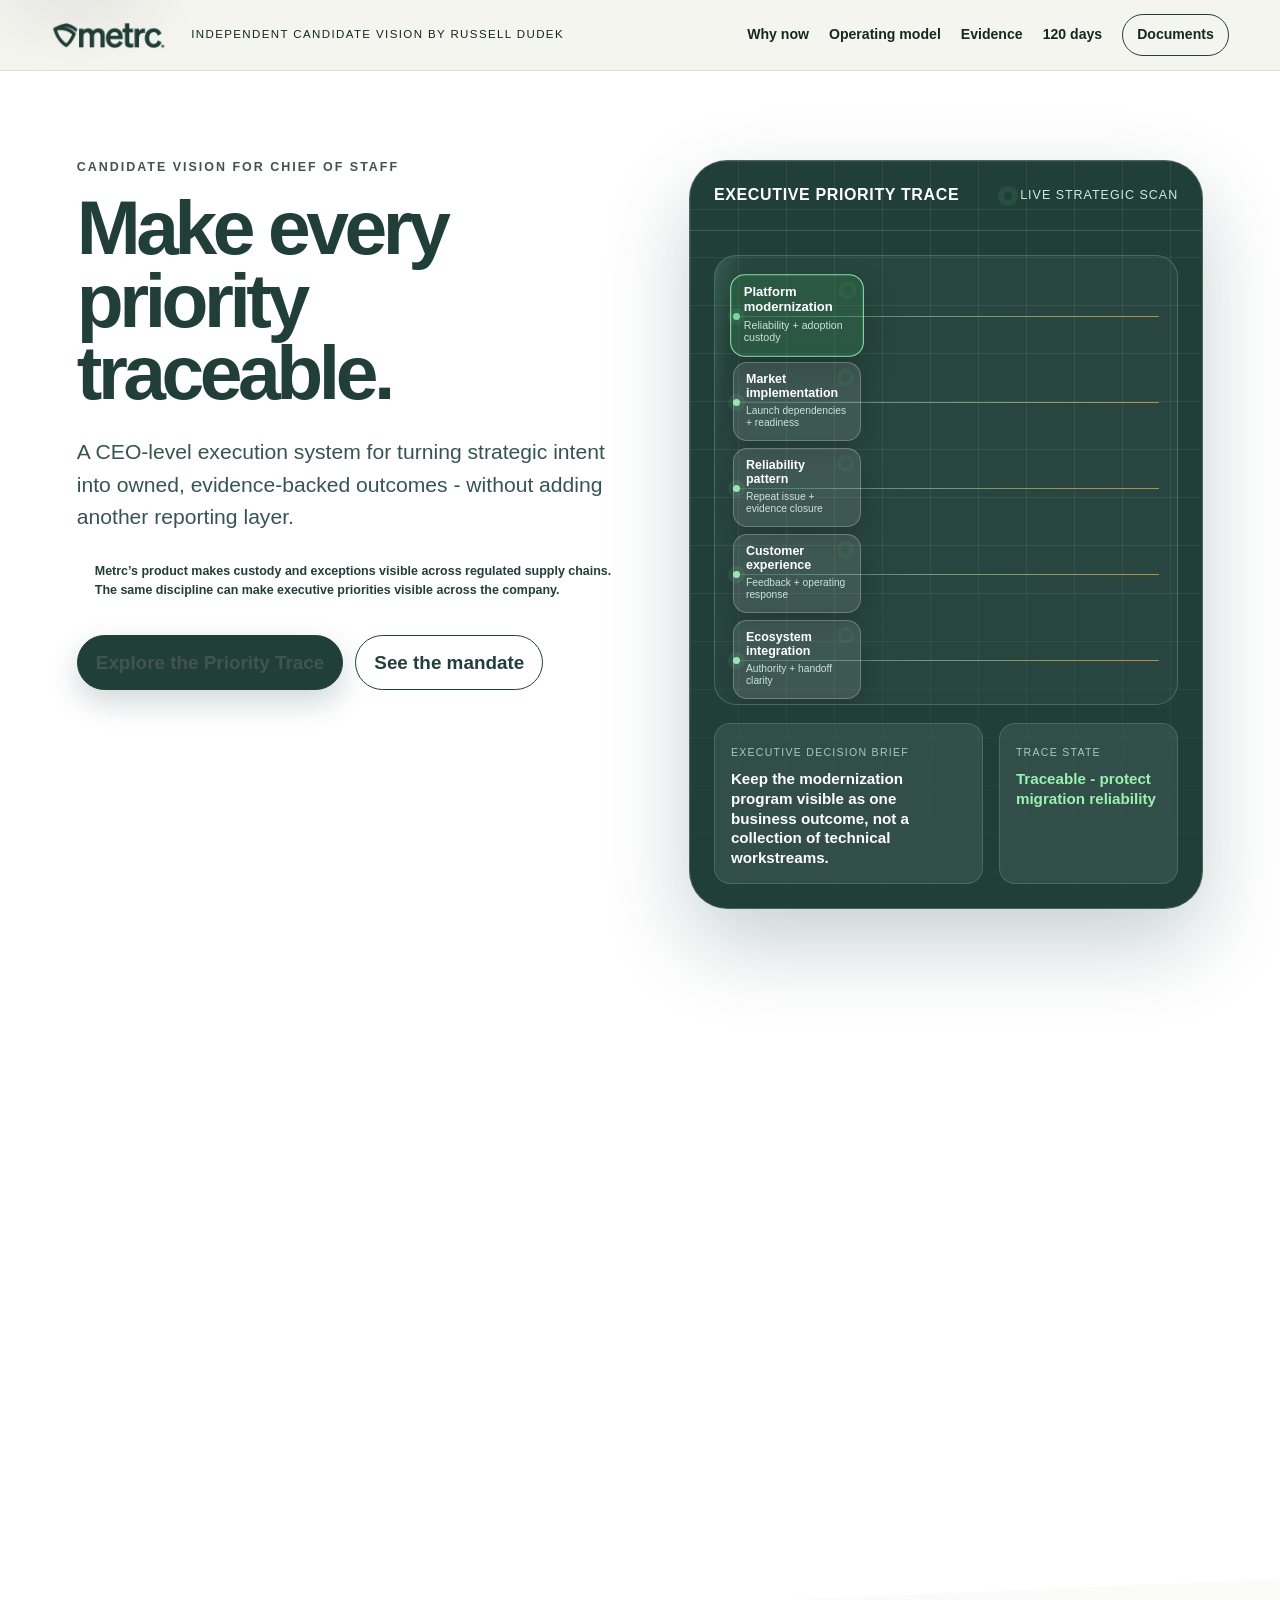
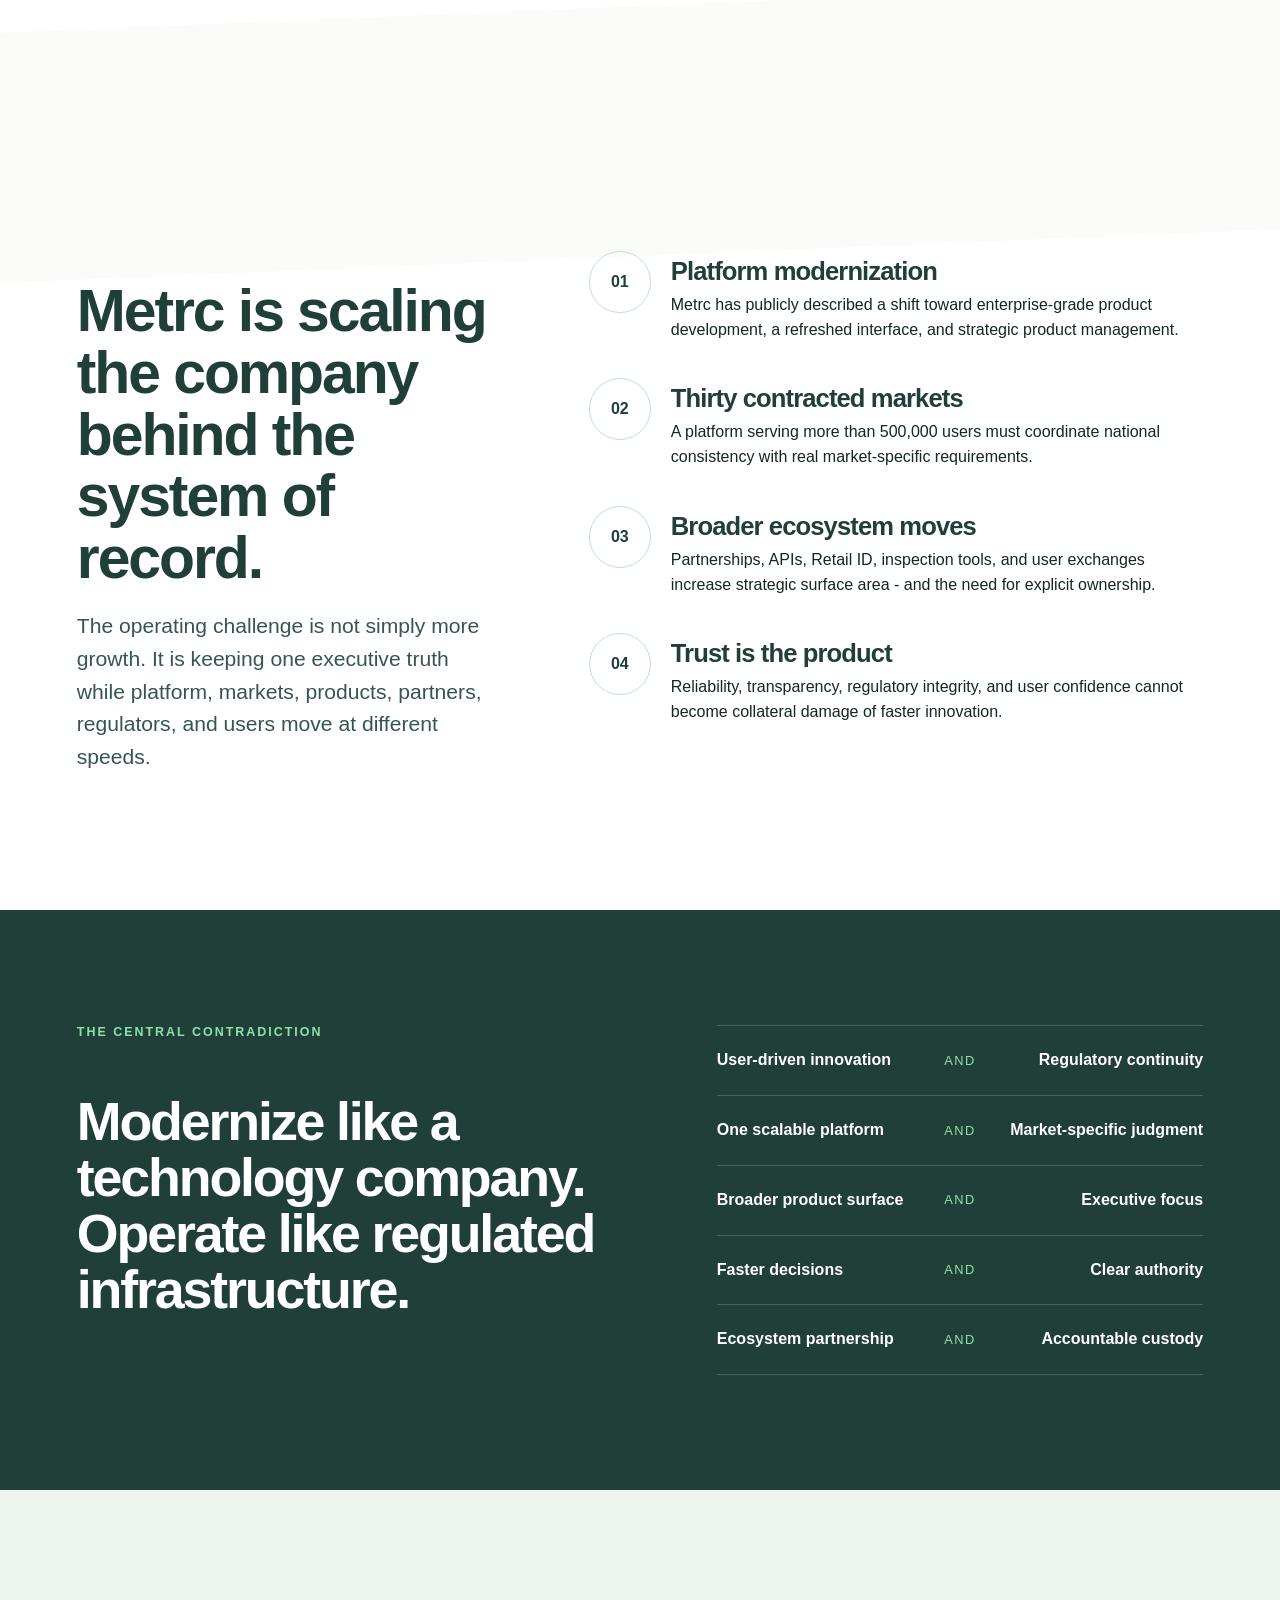
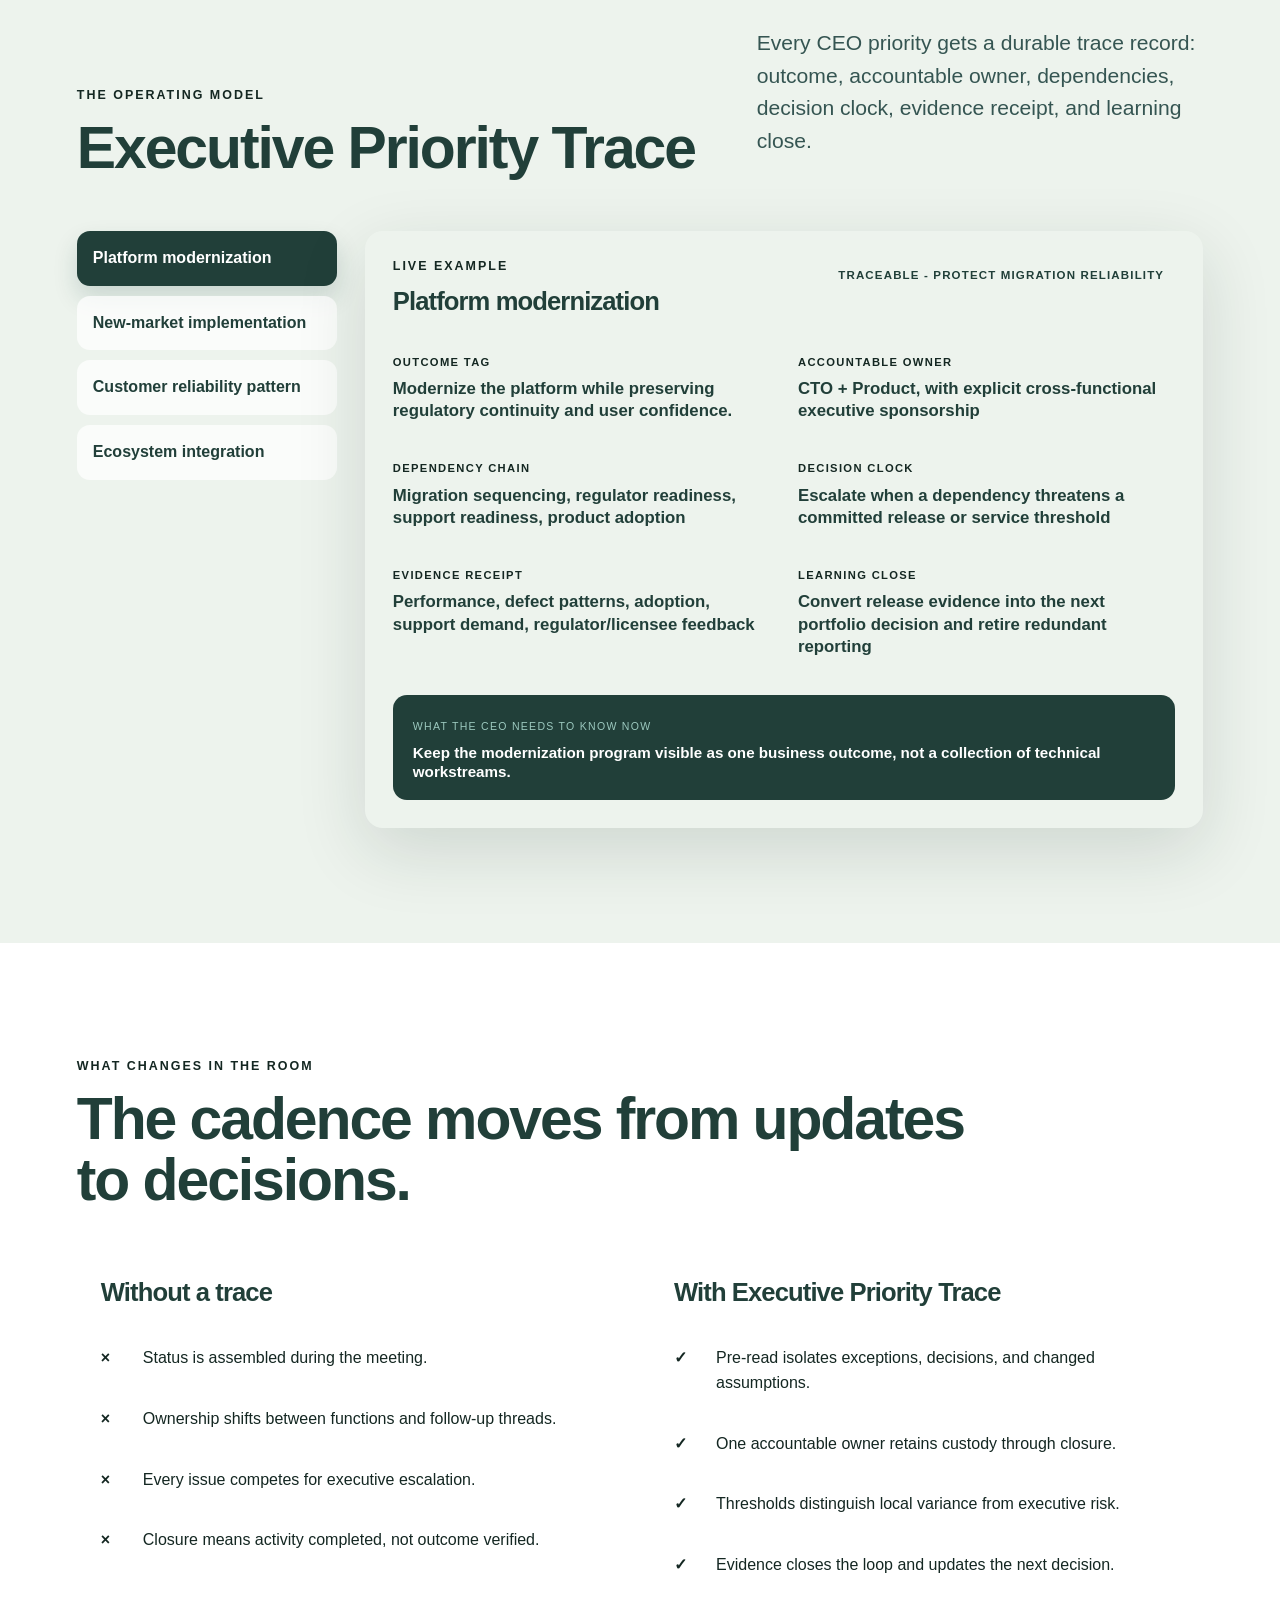
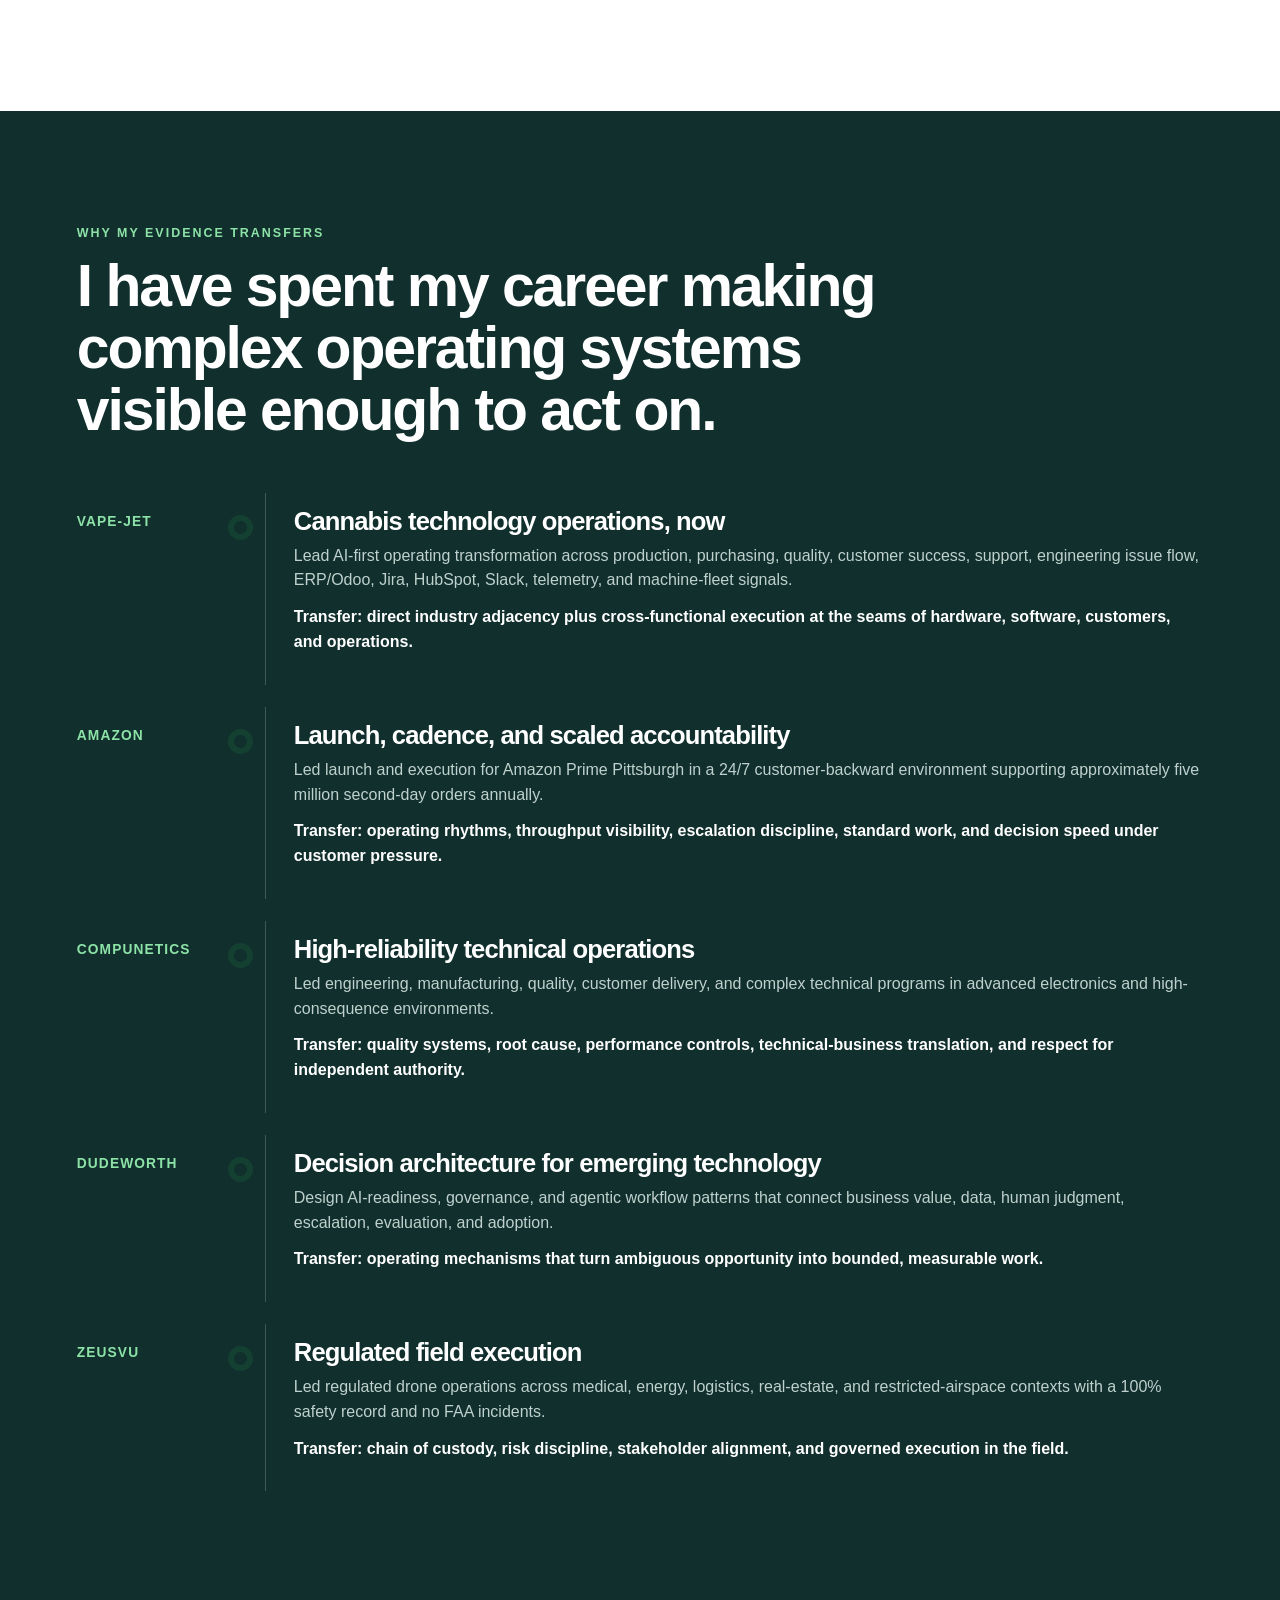
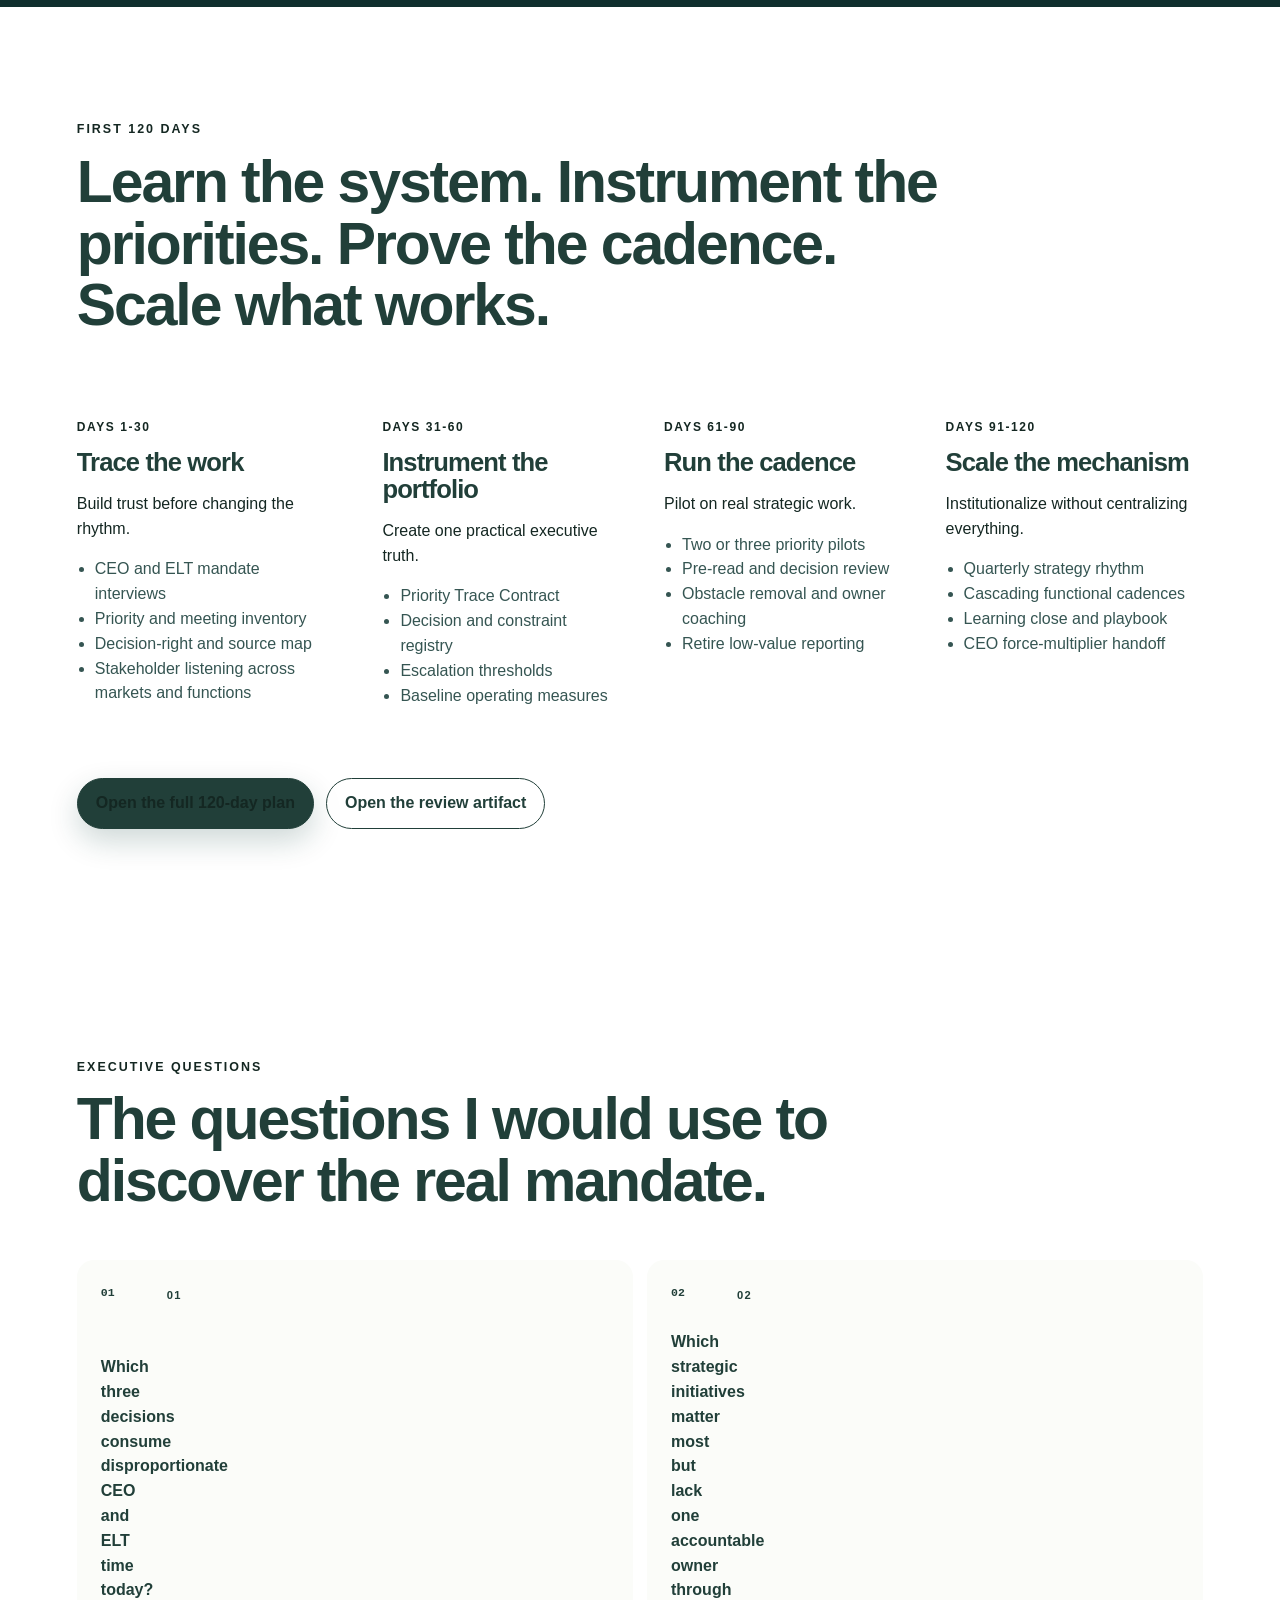
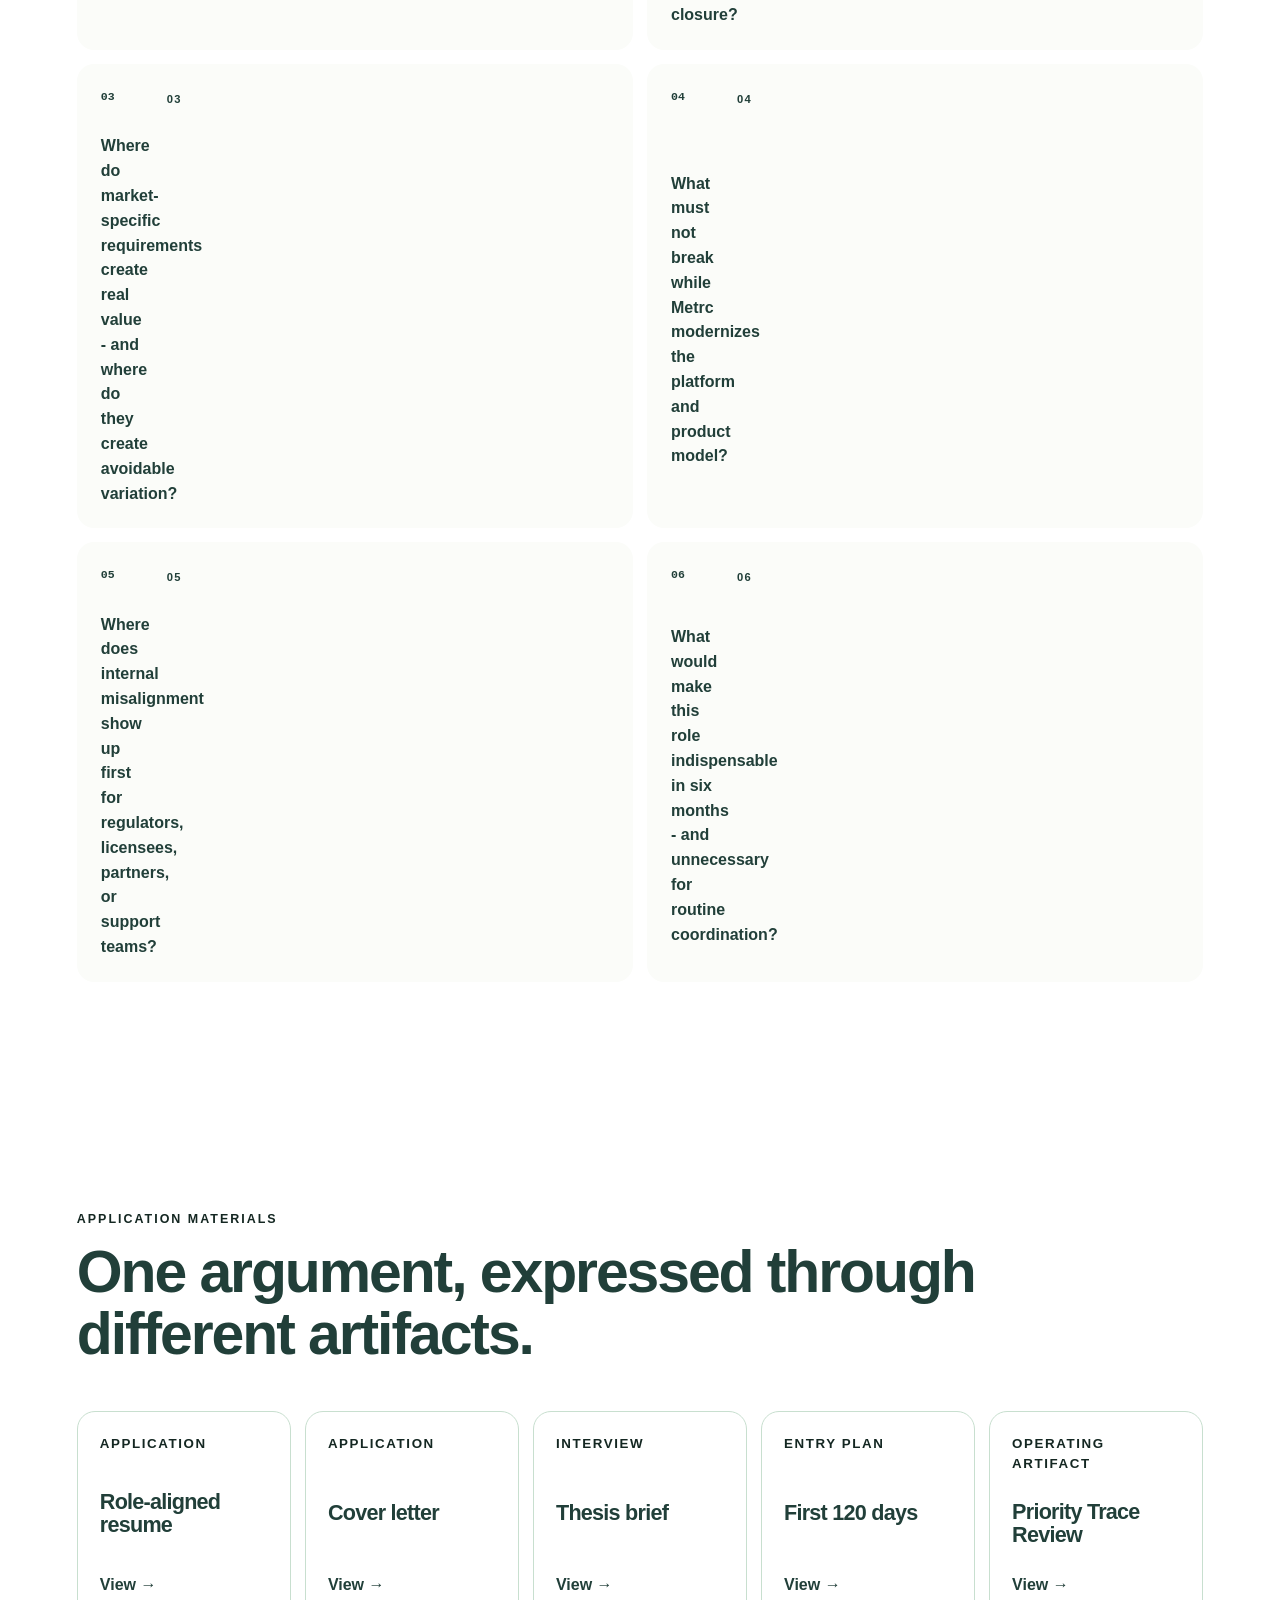
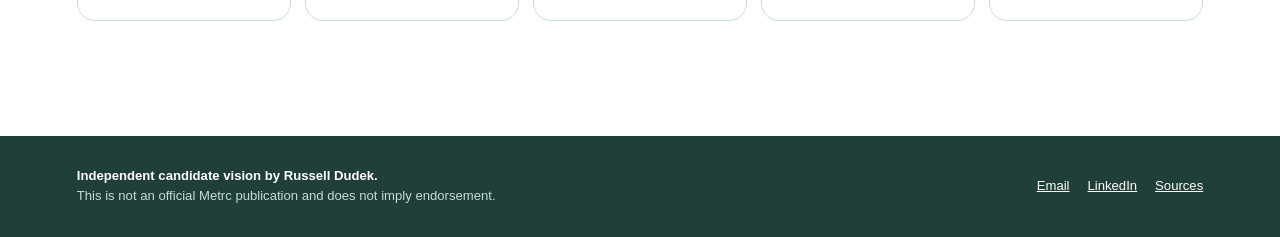
==== commit afdc2082: "Load homepage redesign before first paint" ====
--- a/index.html
+++ b/index.html
@@ -1,201 +1 @@
-<!doctype html>
-<html lang="en">
-<head>
-  <meta charset="utf-8">
-  <meta name="viewport" content="width=device-width, initial-scale=1">
-  <meta name="description" content="Independent candidate vision for Metrc Chief of Staff by Russell Dudek.">
-  <title>Metrc Chief of Staff Candidate Vision | Russell Dudek</title>
-  <link rel="stylesheet" href="styles.css">
-
-</head>
-<body class="">
-<a class="skip-link" href="#main">Skip to content</a>
-<header class="site-nav">
-  <a class="brand-lockup" href="index.html" aria-label="Metrc Chief of Staff candidate vision home">
-    <img class="company-logo" src="assets/brand/metrc-logo-forest.png" alt="Metrc">
-    <span class="independent-label">Independent candidate vision by Russell Dudek</span>
-  </a>
-  <button class="menu-button" aria-expanded="false" aria-controls="site-links">Menu</button>
-  <nav class="nav-links" id="site-links" aria-label="Primary navigation">
-    <a href="#moment">Why now</a><a href="#model">Operating model</a><a href="#evidence">Evidence</a><a href="#entry">120 days</a><a class="nav-cta" href="#documents">Documents</a>
-  </nav>
-</header>
-
-<main id="main">
-  <section class="hero" aria-labelledby="hero-title">
-    <div class="hero-inner">
-      <div class="hero-copy">
-        <p class="eyebrow">Candidate vision for Chief of Staff</p>
-        <h1 id="hero-title">Make every priority traceable.</h1>
-        <p class="lede">A CEO-level execution system for turning strategic intent into owned, evidence-backed outcomes - without adding another reporting layer.</p>
-        <p class="hero-note">Metrc’s product makes custody and exceptions visible across regulated supply chains. The same discipline can make executive priorities visible across the company.</p>
-        <div class="hero-actions">
-          <a class="button primary" href="#model">Explore the Priority Trace</a>
-          <a class="button secondary" href="#moment">See the mandate</a>
-        </div>
-      </div>
-      <div class="trace-stage" aria-label="Animated Executive Priority Trace showing strategic initiatives and exception states">
-        <div class="stage-header"><span class="stage-title">EXECUTIVE PRIORITY TRACE</span><span class="stage-status">Live strategic scan</span></div>
-        <div class="trace-field">
-          <div class="trace-lanes" aria-hidden="true">
-            <span class="trace-lane lane-1"></span>
-            <span class="trace-lane lane-2"></span>
-            <span class="trace-lane lane-3"></span>
-            <span class="trace-lane lane-4"></span>
-            <span class="trace-lane lane-5"></span>
-          </div>
-          <div class="scan-beam" aria-hidden="true"></div>
-          <div class="trace-tag tag-1 active"><strong>Platform modernization</strong><span>Reliability + adoption custody</span></div>
-          <div class="trace-tag tag-2 watch"><strong>Market implementation</strong><span>Launch dependencies + readiness</span></div>
-          <div class="trace-tag tag-3 alert"><strong>Reliability pattern</strong><span>Repeat issue + evidence closure</span></div>
-          <div class="trace-tag tag-4"><strong>Customer experience</strong><span>Feedback + operating response</span></div>
-          <div class="trace-tag tag-5 watch"><strong>Ecosystem integration</strong><span>Authority + handoff clarity</span></div>
-        </div>
-        <div class="trace-readout" aria-live="polite">
-          <div class="readout-main"><span class="readout-label">Executive decision brief</span><div class="readout-value" id="heroDecision">Keep the modernization program visible as one business outcome, not a collection of technical workstreams.</div></div>
-          <div class="readout-state"><span class="readout-label">Trace state</span><div class="readout-value" id="heroState">Traceable - protect migration reliability</div></div>
-        </div>
-      </div>
-    </div>
-  </section>
-
-  <section class="section company-moment" id="moment">
-    <div class="section-inner moment-grid">
-      <div>
-        <p class="eyebrow">Why the role matters now</p>
-        <h2>Metrc is scaling the company behind the system of record.</h2>
-        <p class="lede">The operating challenge is not simply more growth. It is keeping one executive truth while platform, markets, products, partners, regulators, and users move at different speeds.</p>
-      </div>
-      <div class="moment-rail">
-        <article class="moment-item"><div class="moment-number">01</div><div><h3>Platform modernization</h3><p>Metrc has publicly described a shift toward enterprise-grade product development, a refreshed interface, and strategic product management.</p></div></article>
-        <article class="moment-item"><div class="moment-number">02</div><div><h3>Thirty contracted markets</h3><p>A platform serving more than 500,000 users must coordinate national consistency with real market-specific requirements.</p></div></article>
-        <article class="moment-item"><div class="moment-number">03</div><div><h3>Broader ecosystem moves</h3><p>Partnerships, APIs, Retail ID, inspection tools, and user exchanges increase strategic surface area - and the need for explicit ownership.</p></div></article>
-        <article class="moment-item"><div class="moment-number">04</div><div><h3>Trust is the product</h3><p>Reliability, transparency, regulatory integrity, and user confidence cannot become collateral damage of faster innovation.</p></div></article>
-      </div>
-    </div>
-  </section>
-
-  <section class="section contradiction">
-    <div class="section-inner contradiction-layout">
-      <div>
-        <p class="eyebrow">The central contradiction</p>
-        <p class="contradiction-quote">Modernize like a technology company. Operate like regulated infrastructure.</p>
-      </div>
-      <div class="tension-list" aria-label="Operating tensions">
-        <div class="tension"><span>User-driven innovation</span><i>and</i><span>Regulatory continuity</span></div>
-        <div class="tension"><span>One scalable platform</span><i>and</i><span>Market-specific judgment</span></div>
-        <div class="tension"><span>Broader product surface</span><i>and</i><span>Executive focus</span></div>
-        <div class="tension"><span>Faster decisions</span><i>and</i><span>Clear authority</span></div>
-        <div class="tension"><span>Ecosystem partnership</span><i>and</i><span>Accountable custody</span></div>
-      </div>
-    </div>
-  </section>
-
-  <section class="section model" id="model">
-    <div class="section-inner">
-      <div class="model-header">
-        <div><p class="eyebrow">The operating model</p><h2>Executive Priority Trace</h2></div>
-        <p class="lede">Every CEO priority gets a durable trace record: outcome, accountable owner, dependencies, decision clock, evidence receipt, and learning close.</p>
-      </div>
-      <div class="scenario-panel">
-        <div class="scenario-controls" role="tablist" aria-label="Priority scenarios">
-          <button class="scenario-button" role="tab" aria-selected="true" data-scenario="modernization">Platform modernization</button>
-          <button class="scenario-button" role="tab" aria-selected="false" data-scenario="market">New-market implementation</button>
-          <button class="scenario-button" role="tab" aria-selected="false" data-scenario="reliability">Customer reliability pattern</button>
-          <button class="scenario-button" role="tab" aria-selected="false" data-scenario="ecosystem">Ecosystem integration</button>
-        </div>
-        <article class="trace-contract" role="tabpanel" aria-live="polite">
-          <div class="contract-top"><div><p class="eyebrow">Live example</p><h3 id="scenarioLabel">Platform modernization</h3></div><div class="contract-state" id="contractState">Traceable - protect migration reliability</div></div>
-          <div class="contract-grid">
-            <div class="contract-field"><span>Outcome tag</span><strong id="outcome"></strong></div>
-            <div class="contract-field"><span>Accountable owner</span><strong id="owner"></strong></div>
-            <div class="contract-field"><span>Dependency chain</span><strong id="dependencies"></strong></div>
-            <div class="contract-field"><span>Decision clock</span><strong id="clock"></strong></div>
-            <div class="contract-field"><span>Evidence receipt</span><strong id="evidence"></strong></div>
-            <div class="contract-field"><span>Learning close</span><strong id="learning"></strong></div>
-          </div>
-          <div class="decision-brief"><span class="readout-label">What the CEO needs to know now</span><div class="readout-value" id="decisionBrief"></div></div>
-        </article>
-      </div>
-    </div>
-  </section>
-
-  <section class="section room-change">
-    <div class="section-inner">
-      <p class="eyebrow">What changes in the room</p>
-      <h2>The cadence moves from updates to decisions.</h2>
-      <div class="room-grid">
-        <div class="room-column before"><h3>Without a trace</h3>
-          <div class="room-row"><b>×</b><span>Status is assembled during the meeting.</span></div>
-          <div class="room-row"><b>×</b><span>Ownership shifts between functions and follow-up threads.</span></div>
-          <div class="room-row"><b>×</b><span>Every issue competes for executive escalation.</span></div>
-          <div class="room-row"><b>×</b><span>Closure means activity completed, not outcome verified.</span></div>
-        </div>
-        <div class="room-column after"><h3>With Executive Priority Trace</h3>
-          <div class="room-row"><b>✓</b><span>Pre-read isolates exceptions, decisions, and changed assumptions.</span></div>
-          <div class="room-row"><b>✓</b><span>One accountable owner retains custody through closure.</span></div>
-          <div class="room-row"><b>✓</b><span>Thresholds distinguish local variance from executive risk.</span></div>
-          <div class="room-row"><b>✓</b><span>Evidence closes the loop and updates the next decision.</span></div>
-        </div>
-      </div>
-    </div>
-  </section>
-
-  <section class="section evidence" id="evidence">
-    <div class="section-inner">
-      <p class="eyebrow">Why my evidence transfers</p>
-      <h2>I have spent my career making complex operating systems visible enough to act on.</h2>
-      <div class="evidence-map">
-        <div class="evidence-role">Vape-Jet</div><div class="evidence-detail"><h3>Cannabis technology operations, now</h3><p>Lead AI-first operating transformation across production, purchasing, quality, customer success, support, engineering issue flow, ERP/Odoo, Jira, HubSpot, Slack, telemetry, and machine-fleet signals.</p><p class="transfer">Transfer: direct industry adjacency plus cross-functional execution at the seams of hardware, software, customers, and operations.</p></div>
-        <div class="evidence-role">Amazon</div><div class="evidence-detail"><h3>Launch, cadence, and scaled accountability</h3><p>Led launch and execution for Amazon Prime Pittsburgh in a 24/7 customer-backward environment supporting approximately five million second-day orders annually.</p><p class="transfer">Transfer: operating rhythms, throughput visibility, escalation discipline, standard work, and decision speed under customer pressure.</p></div>
-        <div class="evidence-role">Compunetics</div><div class="evidence-detail"><h3>High-reliability technical operations</h3><p>Led engineering, manufacturing, quality, customer delivery, and complex technical programs in advanced electronics and high-consequence environments.</p><p class="transfer">Transfer: quality systems, root cause, performance controls, technical-business translation, and respect for independent authority.</p></div>
-        <div class="evidence-role">DudeWorth</div><div class="evidence-detail"><h3>Decision architecture for emerging technology</h3><p>Design AI-readiness, governance, and agentic workflow patterns that connect business value, data, human judgment, escalation, evaluation, and adoption.</p><p class="transfer">Transfer: operating mechanisms that turn ambiguous opportunity into bounded, measurable work.</p></div>
-        <div class="evidence-role">ZeusVu</div><div class="evidence-detail"><h3>Regulated field execution</h3><p>Led regulated drone operations across medical, energy, logistics, real-estate, and restricted-airspace contexts with a 100% safety record and no FAA incidents.</p><p class="transfer">Transfer: chain of custody, risk discipline, stakeholder alignment, and governed execution in the field.</p></div>
-      </div>
-    </div>
-  </section>
-
-  <section class="section entry" id="entry">
-    <div class="section-inner">
-      <p class="eyebrow">First 120 days</p>
-      <h2>Learn the system. Instrument the priorities. Prove the cadence. Scale what works.</h2>
-      <div class="entry-phases">
-        <article class="phase"><span class="phase-days">Days 1-30</span><h3>Trace the work</h3><p>Build trust before changing the rhythm.</p><ul><li>CEO and ELT mandate interviews</li><li>Priority and meeting inventory</li><li>Decision-right and source map</li><li>Stakeholder listening across markets and functions</li></ul></article>
-        <article class="phase"><span class="phase-days">Days 31-60</span><h3>Instrument the portfolio</h3><p>Create one practical executive truth.</p><ul><li>Priority Trace Contract</li><li>Decision and constraint registry</li><li>Escalation thresholds</li><li>Baseline operating measures</li></ul></article>
-        <article class="phase"><span class="phase-days">Days 61-90</span><h3>Run the cadence</h3><p>Pilot on real strategic work.</p><ul><li>Two or three priority pilots</li><li>Pre-read and decision review</li><li>Obstacle removal and owner coaching</li><li>Retire low-value reporting</li></ul></article>
-        <article class="phase"><span class="phase-days">Days 91-120</span><h3>Scale the mechanism</h3><p>Institutionalize without centralizing everything.</p><ul><li>Quarterly strategy rhythm</li><li>Cascading functional cadences</li><li>Learning close and playbook</li><li>CEO force-multiplier handoff</li></ul></article>
-      </div>
-      <div class="hero-actions"><a class="button primary" href="120-day-plan.html">Open the full 120-day plan</a><a class="button secondary" href="priority-trace-review.html">Open the review artifact</a></div>
-    </div>
-  </section>
-
-  <section class="section questions">
-    <div class="section-inner"><p class="eyebrow">Executive questions</p><h2>The questions I would use to discover the real mandate.</h2>
-      <div class="question-list">
-        <div class="question"><span>01</span>Which three decisions consume disproportionate CEO and ELT time today?</div>
-        <div class="question"><span>02</span>Which strategic initiatives matter most but lack one accountable owner through closure?</div>
-        <div class="question"><span>03</span>Where do market-specific requirements create real value - and where do they create avoidable variation?</div>
-        <div class="question"><span>04</span>What must not break while Metrc modernizes the platform and product model?</div>
-        <div class="question"><span>05</span>Where does internal misalignment show up first for regulators, licensees, partners, or support teams?</div>
-        <div class="question"><span>06</span>What would make this role indispensable in six months - and unnecessary for routine coordination?</div>
-      </div>
-    </div>
-  </section>
-
-  <section class="section docs" id="documents">
-    <div class="section-inner"><p class="eyebrow">Application materials</p><h2>One argument, expressed through different artifacts.</h2>
-      <div class="doc-grid">
-        <a class="doc-card" href="resume.html"><small>Application</small><h3>Role-aligned resume</h3><span>View →</span></a>
-        <a class="doc-card" href="cover-letter.html"><small>Application</small><h3>Cover letter</h3><span>View →</span></a>
-        <a class="doc-card" href="interview-brief.html"><small>Interview</small><h3>Thesis brief</h3><span>View →</span></a>
-        <a class="doc-card" href="120-day-plan.html"><small>Entry plan</small><h3>First 120 days</h3><span>View →</span></a>
-        <a class="doc-card" href="priority-trace-review.html"><small>Operating artifact</small><h3>Priority Trace Review</h3><span>View →</span></a>
-      </div>
-    </div>
-  </section>
-</main>
-<footer><div class="footer-inner"><div><strong>Independent candidate vision by Russell Dudek.</strong><br>This is not an official Metrc publication and does not imply endorsement.</div><div class="footer-links"><a href="mailto:russelldudek@gmail.com">Email</a><a href="https://www.linkedin.com/in/russelldudek">LinkedIn</a><a href="source-notes.html">Sources</a></div></div></footer>
-<script src="app.js"></script>
-
-</body>
-</html>
+<!doctype html><html lang="en"><head><meta charset="utf-8"><meta name="viewport" content="width=device-width, initial-scale=1"><meta name="description" content="Independent candidate vision for Metrc Chief of Staff by Russell Dudek."><title>Metrc Chief of Staff Candidate Vision | Russell Dudek</title><link rel="stylesheet" href="styles.css"><link rel="stylesheet" href="homepage-v2.css"></head><body class=""><a class="skip-link" href="#main">Skip to content</a><header class="site-nav"><a class="brand-lockup" href="index.html" aria-label="Metrc Chief of Staff candidate vision home"><img class="company-logo" src="assets/brand/metrc-logo-forest.png" alt="Metrc"><span class="independent-label">Independent candidate vision by Russell Dudek</span></a><button class="menu-button" aria-expanded="false" aria-controls="site-links">Menu</button><nav class="nav-links" id="site-links" aria-label="Primary navigation"><a href="#moment">Why now</a><a href="#model">Operating model</a><a href="#evidence">Evidence</a><a href="#entry">120 days</a><a class="nav-cta" href="#documents">Documents</a></nav></header><main id="main"><section class="hero" aria-labelledby="hero-title"><div class="hero-inner"><div class="hero-copy"><p class="eyebrow">Candidate vision for Chief of Staff</p><h1 id="hero-title">Make every priority traceable.</h1><p class="lede">A CEO-level execution system for turning strategic intent into owned, evidence-backed outcomes - without adding another reporting layer.</p><p class="hero-note">Metrc’s product makes custody and exceptions visible across regulated supply chains. The same discipline can make executive priorities visible across the company.</p><div class="hero-actions"><a class="button primary" href="#model">Explore the Priority Trace</a><a class="button secondary" href="#moment">See the mandate</a></div></div><div class="trace-stage" aria-label="Animated Executive Priority Trace showing strategic initiatives and exception states"><div class="stage-header"><span class="stage-title">EXECUTIVE PRIORITY TRACE</span><span class="stage-status">Live strategic scan</span></div><div class="trace-field"><div class="trace-lanes" aria-hidden="true"><span class="trace-lane lane-1"></span><span class="trace-lane lane-2"></span><span class="trace-lane lane-3"></span><span class="trace-lane lane-4"></span><span class="trace-lane lane-5"></span></div><div class="scan-beam" aria-hidden="true"></div><div class="trace-tag tag-1 active"><strong>Platform modernization</strong><span>Reliability + adoption custody</span></div><div class="trace-tag tag-2 watch"><strong>Market implementation</strong><span>Launch dependencies + readiness</span></div><div class="trace-tag tag-3 alert"><strong>Reliability pattern</strong><span>Repeat issue + evidence closure</span></div><div class="trace-tag tag-4"><strong>Customer experience</strong><span>Feedback + operating response</span></div><div class="trace-tag tag-5 watch"><strong>Ecosystem integration</strong><span>Authority + handoff clarity</span></div></div><div class="trace-readout" aria-live="polite"><div class="readout-main"><span class="readout-label">Executive decision brief</span><div class="readout-value" id="heroDecision">Keep the modernization program visible as one business outcome, not a collection of technical workstreams.</div></div><div class="readout-state"><span class="readout-label">Trace state</span><div class="readout-value" id="heroState">Traceable - protect migration reliability</div></div></div></div></div></section><section class="section company-moment" id="moment"><div class="section-inner moment-grid"><div><p class="eyebrow">Why the role matters now</p><h2>Metrc is scaling the company behind the system of record.</h2><p class="lede">The operating challenge is not simply more growth. It is keeping one executive truth while platform, markets, products, partners, regulators, and users move at different speeds.</p></div><div class="moment-rail"><article class="moment-item"><div class="moment-number">01</div><div><h3>Platform modernization</h3><p>Metrc has publicly described a shift toward enterprise-grade product development, a refreshed interface, and strategic product management.</p></div></article><article class="moment-item"><div class="moment-number">02</div><div><h3>Thirty contracted markets</h3><p>A platform serving more than 500,000 users must coordinate national consistency with real market-specific requirements.</p></div></article><article class="moment-item"><div class="moment-number">03</div><div><h3>Broader ecosystem moves</h3><p>Partnerships, APIs, Retail ID, inspection tools, and user exchanges increase strategic surface area - and the need for explicit ownership.</p></div></article><article class="moment-item"><div class="moment-number">04</div><div><h3>Trust is the product</h3><p>Reliability, transparency, regulatory integrity, and user confidence cannot become collateral damage of faster innovation.</p></div></article></div></div></section><section class="section contradiction"><div class="section-inner contradiction-layout"><div><p class="eyebrow">The central contradiction</p><p class="contradiction-quote">Modernize like a technology company. Operate like regulated infrastructure.</p></div><div class="tension-list" aria-label="Operating tensions"><div class="tension"><span>User-driven innovation</span><i>and</i><span>Regulatory continuity</span></div><div class="tension"><span>One scalable platform</span><i>and</i><span>Market-specific judgment</span></div><div class="tension"><span>Broader product surface</span><i>and</i><span>Executive focus</span></div><div class="tension"><span>Faster decisions</span><i>and</i><span>Clear authority</span></div><div class="tension"><span>Ecosystem partnership</span><i>and</i><span>Accountable custody</span></div></div></div></section><section class="section model" id="model"><div class="section-inner"><div class="model-header"><div><p class="eyebrow">The operating model</p><h2>Executive Priority Trace</h2></div><p class="lede">Every CEO priority gets a durable trace record: outcome, accountable owner, dependencies, decision clock, evidence receipt, and learning close.</p></div><div class="scenario-panel"><div class="scenario-controls" role="tablist" aria-label="Priority scenarios"><button class="scenario-button" role="tab" aria-selected="true" data-scenario="modernization">Platform modernization</button><button class="scenario-button" role="tab" aria-selected="false" data-scenario="market">New-market implementation</button><button class="scenario-button" role="tab" aria-selected="false" data-scenario="reliability">Customer reliability pattern</button><button class="scenario-button" role="tab" aria-selected="false" data-scenario="ecosystem">Ecosystem integration</button></div><article class="trace-contract" role="tabpanel" aria-live="polite"><div class="contract-top"><div><p class="eyebrow">Live example</p><h3 id="scenarioLabel">Platform modernization</h3></div><div class="contract-state" id="contractState">Traceable - protect migration reliability</div></div><div class="contract-grid"><div class="contract-field"><span>Outcome tag</span><strong id="outcome"></strong></div><div class="contract-field"><span>Accountable owner</span><strong id="owner"></strong></div><div class="contract-field"><span>Dependency chain</span><strong id="dependencies"></strong></div><div class="contract-field"><span>Decision clock</span><strong id="clock"></strong></div><div class="contract-field"><span>Evidence receipt</span><strong id="evidence"></strong></div><div class="contract-field"><span>Learning close</span><strong id="learning"></strong></div></div><div class="decision-brief"><span class="readout-label">What the CEO needs to know now</span><div class="readout-value" id="decisionBrief"></div></div></article></div></div></section><section class="section room-change"><div class="section-inner"><p class="eyebrow">What changes in the room</p><h2>The cadence moves from updates to decisions.</h2><div class="room-grid"><div class="room-column before"><h3>Without a trace</h3><div class="room-row"><b>×</b><span>Status is assembled during the meeting.</span></div><div class="room-row"><b>×</b><span>Ownership shifts between functions and follow-up threads.</span></div><div class="room-row"><b>×</b><span>Every issue competes for executive escalation.</span></div><div class="room-row"><b>×</b><span>Closure means activity completed, not outcome verified.</span></div></div><div class="room-column after"><h3>With Executive Priority Trace</h3><div class="room-row"><b>✓</b><span>Pre-read isolates exceptions, decisions, and changed assumptions.</span></div><div class="room-row"><b>✓</b><span>One accountable owner retains custody through closure.</span></div><div class="room-row"><b>✓</b><span>Thresholds distinguish local variance from executive risk.</span></div><div class="room-row"><b>✓</b><span>Evidence closes the loop and updates the next decision.</span></div></div></div></div></section><section class="section evidence" id="evidence"><div class="section-inner"><p class="eyebrow">Why my evidence transfers</p><h2>I have spent my career making complex operating systems visible enough to act on.</h2><div class="evidence-map"><div class="evidence-role">Vape-Jet</div><div class="evidence-detail"><h3>Cannabis technology operations, now</h3><p>Lead AI-first operating transformation across production, purchasing, quality, customer success, support, engineering issue flow, ERP/Odoo, Jira, HubSpot, Slack, telemetry, and machine-fleet signals.</p><p class="transfer">Transfer: direct industry adjacency plus cross-functional execution at the seams of hardware, software, customers, and operations.</p></div><div class="evidence-role">Amazon</div><div class="evidence-detail"><h3>Launch, cadence, and scaled accountability</h3><p>Led launch and execution for Amazon Prime Pittsburgh in a 24/7 customer-backward environment supporting approximately five million second-day orders annually.</p><p class="transfer">Transfer: operating rhythms, throughput visibility, escalation discipline, standard work, and decision speed under customer pressure.</p></div><div class="evidence-role">Compunetics</div><div class="evidence-detail"><h3>High-reliability technical operations</h3><p>Led engineering, manufacturing, quality, customer delivery, and complex technical programs in advanced electronics and high-consequence environments.</p><p class="transfer">Transfer: quality systems, root cause, performance controls, technical-business translation, and respect for independent authority.</p></div><div class="evidence-role">DudeWorth</div><div class="evidence-detail"><h3>Decision architecture for emerging technology</h3><p>Design AI-readiness, governance, and agentic workflow patterns that connect business value, data, human judgment, escalation, evaluation, and adoption.</p><p class="transfer">Transfer: operating mechanisms that turn ambiguous opportunity into bounded, measurable work.</p></div><div class="evidence-role">ZeusVu</div><div class="evidence-detail"><h3>Regulated field execution</h3><p>Led regulated drone operations across medical, energy, logistics, real-estate, and restricted-airspace contexts with a 100% safety record and no FAA incidents.</p><p class="transfer">Transfer: chain of custody, risk discipline, stakeholder alignment, and governed execution in the field.</p></div></div></div></section><section class="section entry" id="entry"><div class="section-inner"><p class="eyebrow">First 120 days</p><h2>Learn the system. Instrument the priorities. Prove the cadence. Scale what works.</h2><div class="entry-phases"><article class="phase"><span class="phase-days">Days 1-30</span><h3>Trace the work</h3><p>Build trust before changing the rhythm.</p><ul><li>CEO and ELT mandate interviews</li><li>Priority and meeting inventory</li><li>Decision-right and source map</li><li>Stakeholder listening across markets and functions</li></ul></article><article class="phase"><span class="phase-days">Days 31-60</span><h3>Instrument the portfolio</h3><p>Create one practical executive truth.</p><ul><li>Priority Trace Contract</li><li>Decision and constraint registry</li><li>Escalation thresholds</li><li>Baseline operating measures</li></ul></article><article class="phase"><span class="phase-days">Days 61-90</span><h3>Run the cadence</h3><p>Pilot on real strategic work.</p><ul><li>Two or three priority pilots</li><li>Pre-read and decision review</li><li>Obstacle removal and owner coaching</li><li>Retire low-value reporting</li></ul></article><article class="phase"><span class="phase-days">Days 91-120</span><h3>Scale the mechanism</h3><p>Institutionalize without centralizing everything.</p><ul><li>Quarterly strategy rhythm</li><li>Cascading functional cadences</li><li>Learning close and playbook</li><li>CEO force-multiplier handoff</li></ul></article></div><div class="hero-actions"><a class="button primary" href="120-day-plan.html">Open the full 120-day plan</a><a class="button secondary" href="priority-trace-review.html">Open the review artifact</a></div></div></section><section class="section questions"><div class="section-inner"><p class="eyebrow">Executive questions</p><h2>The questions I would use to discover the real mandate.</h2><div class="question-list"><div class="question"><span>01</span>Which three decisions consume disproportionate CEO and ELT time today?</div><div class="question"><span>02</span>Which strategic initiatives matter most but lack one accountable owner through closure?</div><div class="question"><span>03</span>Where do market-specific requirements create real value - and where do they create avoidable variation?</div><div class="question"><span>04</span>What must not break while Metrc modernizes the platform and product model?</div><div class="question"><span>05</span>Where does internal misalignment show up first for regulators, licensees, partners, or support teams?</div><div class="question"><span>06</span>What would make this role indispensable in six months - and unnecessary for routine coordination?</div></div></div></section><section class="section docs" id="documents"><div class="section-inner"><p class="eyebrow">Application materials</p><h2>One argument, expressed through different artifacts.</h2><div class="doc-grid"><a class="doc-card" href="resume.html"><small>Application</small><h3>Role-aligned resume</h3><span>View →</span></a><a class="doc-card" href="cover-letter.html"><small>Application</small><h3>Cover letter</h3><span>View →</span></a><a class="doc-card" href="interview-brief.html"><small>Interview</small><h3>Thesis brief</h3><span>View →</span></a><a class="doc-card" href="120-day-plan.html"><small>Entry plan</small><h3>First 120 days</h3><span>View →</span></a><a class="doc-card" href="priority-trace-review.html"><small>Operating artifact</small><h3>Priority Trace Review</h3><span>View →</span></a></div></div></section></main><footer><div class="footer-inner"><div><strong>Independent candidate vision by Russell Dudek.</strong><br>This is not an official Metrc publication and does not imply endorsement.</div><div class="footer-links"><a href="mailto:russelldudek@gmail.com">Email</a><a href="https://www.linkedin.com/in/russelldudek">LinkedIn</a><a href="source-notes.html">Sources</a></div></div></footer><script src="app.js"></script></body></html>
--- a/homepage-v2.css
+++ b/homepage-v2.css
@@ -0,0 +1,256 @@
+@import url('brand-tokens.css');
+
+* { box-sizing: border-box; }
+html { scroll-behavior: smooth; }
+body {
+  margin: 0;
+  color: var(--metrc-ink);
+  background: var(--metrc-cream);
+  font-family: Lato, "Segoe UI", Arial, sans-serif;
+  line-height: 1.55;
+}
+a { color: inherit; }
+img, svg { max-width: 100%; }
+button, a { -webkit-tap-highlight-color: transparent; }
+button { font: inherit; }
+
+.skip-link {
+  position: fixed; top: 10px; left: 10px; z-index: 1000;
+  transform: translateY(-160%); background: var(--white); color: var(--metrc-forest);
+  padding: 10px 14px; border-radius: 8px; box-shadow: var(--shadow);
+}
+.skip-link:focus { transform: translateY(0); }
+
+.site-nav {
+  position: sticky; top: 0; z-index: 50;
+  display: flex; align-items: center; justify-content: space-between;
+  gap: 24px; padding: 14px clamp(18px, 4vw, 64px);
+  background: rgba(245,245,239,.93); backdrop-filter: blur(18px);
+  border-bottom: 1px solid rgba(11,60,56,.12);
+}
+.brand-lockup { display: flex; align-items: center; gap: 12px; text-decoration: none; }
+.company-logo { display: block; width: 116px; height: auto; }
+.independent-label { font-size: .72rem; text-transform: uppercase; letter-spacing: .12em; color: var(--metrc-slate); border-left: 1px solid var(--metrc-line); padding-left: 12px; }
+.nav-links { display: flex; align-items: center; gap: 20px; }
+.nav-links a { text-decoration: none; font-size: .88rem; font-weight: 700; }
+.nav-links a:hover, .nav-links a:focus-visible { color: var(--metrc-green); }
+.nav-cta { padding: 9px 14px; border: 1px solid var(--metrc-forest); border-radius: 999px; }
+.menu-button { display: none; border: 0; background: transparent; font-weight: 800; color: var(--metrc-forest); }
+
+main { overflow-x: clip; overflow-y: visible; }
+.section { padding: clamp(72px, 9vw, 128px) clamp(20px, 6vw, 92px); }
+.section-inner { max-width: 1220px; margin: 0 auto; }
+.eyebrow { margin: 0 0 14px; font-size: .78rem; line-height: 1.2; font-weight: 900; text-transform: uppercase; letter-spacing: .16em; color: var(--metrc-green); }
+h1, h2, h3, h4 { margin: 0; color: var(--metrc-forest); line-height: 1.05; letter-spacing: -.035em; }
+h1 { font-size: clamp(3.1rem, 7vw, 6.9rem); max-width: 870px; }
+h2 { font-size: clamp(2.35rem, 4.6vw, 4.8rem); max-width: 900px; }
+h3 { font-size: clamp(1.25rem, 2vw, 1.75rem); }
+.lede { font-size: clamp(1.12rem, 1.65vw, 1.45rem); color: #355552; max-width: 760px; }
+.muted { color: var(--metrc-slate); }
+.kicker { max-width: 680px; font-size: 1rem; color: var(--metrc-slate); }
+
+.hero {
+  min-height: 185vh; display: grid; align-items: start;
+  padding: clamp(50px, 7vw, 96px) clamp(20px, 6vw, 92px) 76px;
+  background:
+    radial-gradient(circle at 78% 18%, rgba(54,168,82,.16), transparent 31%),
+    linear-gradient(180deg, #f8f8f3 0%, var(--metrc-cream) 100%);
+}
+.hero-inner { width: 100%; max-width: 1360px; min-height: calc(185vh - 172px); margin: 0 auto; display: grid; grid-template-columns: 1.02fr .98fr; gap: clamp(34px, 6vw, 92px); align-items: start; }
+.hero-copy { position: sticky; top: 132px; z-index: 2; }
+.hero-copy .lede { margin: 28px 0 0; }
+.hero-note { margin-top: 28px; max-width: 610px; padding-left: 18px; border-left: 3px solid var(--metrc-green); font-weight: 700; color: var(--metrc-forest); }
+.hero-actions { display: flex; gap: 12px; flex-wrap: wrap; margin-top: 34px; }
+.button { display: inline-flex; align-items: center; justify-content: center; gap: 8px; min-height: 46px; padding: 12px 18px; border-radius: 999px; text-decoration: none; font-weight: 800; border: 1px solid var(--metrc-forest); transition: transform .2s ease, box-shadow .2s ease, background .2s ease; }
+.button.primary { background: var(--metrc-forest); color: var(--white); box-shadow: 0 12px 30px rgba(11,60,56,.2); }
+.button.secondary { background: rgba(255,255,255,.7); color: var(--metrc-forest); }
+.button:hover { transform: translateY(-2px); box-shadow: var(--shadow); }
+.button:focus-visible, .scenario-button:focus-visible, .doc-action:focus-visible, .menu-button:focus-visible { outline: 3px solid var(--candidate-gold); outline-offset: 3px; }
+
+.trace-stage {
+  position: sticky; top: 92px; min-height: 680px; border-radius: 38px;
+  background: var(--metrc-forest); color: white; box-shadow: 0 35px 85px rgba(11,60,56,.23);
+  overflow: hidden; border: 1px solid rgba(255,255,255,.2); align-self: start;
+}
+.trace-stage::before { content: ""; position: absolute; inset: 0; background-image: linear-gradient(rgba(255,255,255,.07) 1px, transparent 1px), linear-gradient(90deg, rgba(255,255,255,.07) 1px, transparent 1px); background-size: 48px 48px; mask-image: linear-gradient(to bottom, black 52%, transparent 100%); }
+.stage-header { position: relative; z-index: 3; display: flex; justify-content: space-between; align-items: center; padding: 22px 24px; border-bottom: 1px solid rgba(255,255,255,.15); }
+.stage-title { font-weight: 900; letter-spacing: .04em; }
+.stage-status { display: inline-flex; align-items: center; gap: 8px; font-size: .78rem; letter-spacing: .08em; text-transform: uppercase; color: #cdeed6; }
+.stage-status::before { content: ""; width: 8px; height: 8px; border-radius: 50%; background: var(--metrc-green); box-shadow: 0 0 0 6px rgba(54,168,82,.16); }
+.trace-field { position: relative; height: 450px; margin: 24px 24px 0; border: 1px solid rgba(255,255,255,.18); border-radius: 22px; overflow: hidden; background: rgba(255,255,255,.035); }
+.trace-lanes { position: absolute; inset: 0; z-index: 1; }
+.trace-lane { position: absolute; left: 18px; right: 18px; height: 1px; background: linear-gradient(90deg, rgba(151,227,174,.18), rgba(151,227,174,.56) 44%, rgba(243,173,70,.7)); }
+.trace-lane::before { content: ""; position: absolute; left: 0; top: -3px; width: 7px; height: 7px; border-radius: 50%; background: #8de3a7; box-shadow: 0 0 0 5px rgba(141,227,167,.09); }
+.trace-lane::after { content: ""; position: absolute; right: -1px; top: -4px; width: 8px; height: 8px; border-top: 2px solid var(--candidate-gold); border-right: 2px solid var(--candidate-gold); transform: rotate(45deg); }
+.lane-1 { top: 60px; }
+.lane-2 { top: 146px; }
+.lane-3 { top: 232px; }
+.lane-4 { top: 318px; }
+.lane-5 { top: 404px; }
+.scan-beam { position: absolute; z-index: 2; top: -10%; bottom: -10%; left: -22%; width: 22%; background: linear-gradient(90deg, transparent, rgba(143,255,177,.10), rgba(143,255,177,.44), rgba(143,255,177,.10), transparent); transform: translate3d(var(--scan-x, 0px),0,0) skewX(-8deg); filter: blur(.2px); will-change: transform; }
+.trace-tag {
+  --trace-x: 0px; --trace-scale: 1;
+  position: absolute; left: 18px; z-index: 3; width: 128px; min-height: 62px; padding: 10px 12px;
+  border-radius: 14px; color: white; background: rgba(255,255,255,.10); border: 1px solid rgba(255,255,255,.24);
+  box-shadow: 0 12px 28px rgba(0,0,0,.16); transform: translate3d(var(--trace-x),0,0) scale(var(--trace-scale));
+  transform-origin: center; will-change: transform; transition: border-color .3s ease, background .3s ease, box-shadow .3s ease;
+}
+.trace-tag strong { display: block; padding-right: 18px; font-size: .78rem; margin-bottom: 4px; line-height: 1.12; }
+.trace-tag span { display: block; font-size: .64rem; color: #cfe0dd; line-height: 1.22; }
+.trace-tag::after { content: ""; position: absolute; right: 10px; top: 10px; width: 9px; height: 9px; border-radius: 50%; background: var(--metrc-green); box-shadow: 0 0 0 4px rgba(54,168,82,.12); }
+.trace-tag.watch::after { background: var(--candidate-gold); }
+.trace-tag.alert::after { background: var(--candidate-orange); }
+.trace-tag.active { --trace-scale: 1.045; border-color: rgba(150,255,181,.85); background: rgba(54,168,82,.19); box-shadow: 0 16px 34px rgba(0,0,0,.2); }
+.tag-1 { top: 20px; }
+.tag-2 { top: 106px; }
+.tag-3 { top: 192px; }
+.tag-4 { top: 278px; }
+.tag-5 { top: 364px; }
+.trace-readout { position: relative; z-index: 4; display: grid; grid-template-columns: 1.2fr .8fr; gap: 16px; margin: 18px 24px 24px; }
+.readout-main, .readout-state { border-radius: 16px; padding: 15px 16px; background: rgba(255,255,255,.08); border: 1px solid rgba(255,255,255,.14); }
+.readout-label { font-size: .66rem; letter-spacing: .12em; text-transform: uppercase; color: #a8c8c2; }
+.readout-value { margin-top: 5px; font-size: .95rem; font-weight: 800; line-height: 1.3; }
+.readout-state .readout-value { color: #9af2af; }
+
+.company-moment { background: var(--white); }
+.moment-grid { display: grid; grid-template-columns: .8fr 1.2fr; gap: clamp(50px, 8vw, 120px); align-items: start; }
+.moment-rail { position: relative; display: grid; gap: 0; }
+.moment-item { position: relative; display: grid; grid-template-columns: 64px 1fr; gap: 18px; padding: 0 0 36px; }
+.moment-item::before { content: ""; position: absolute; left: 31px; top: 42px; bottom: 0; width: 1px; background: var(--metrc-line); }
+.moment-item:last-child::before { display: none; }
+.moment-number { width: 62px; height: 62px; display: grid; place-items: center; border-radius: 50%; background: var(--metrc-mint); color: var(--metrc-forest); font-weight: 900; border: 1px solid #c2dfcc; }
+.moment-item h3 { margin-top: 7px; }
+.moment-item p { margin: 8px 0 0; color: var(--metrc-slate); }
+
+.contradiction { background: var(--metrc-forest); color: white; }
+.contradiction h2, .contradiction h3 { color: white; }
+.contradiction .eyebrow { color: #8de3a7; }
+.contradiction-layout { display: grid; grid-template-columns: 1.05fr .95fr; gap: clamp(52px, 8vw, 110px); align-items: start; }
+.contradiction-quote { font-size: clamp(2.1rem, 4.2vw, 4.5rem); line-height: 1.04; letter-spacing: -.04em; font-weight: 900; }
+.tension-list { display: grid; gap: 0; border-top: 1px solid rgba(255,255,255,.18); }
+.tension { display: grid; grid-template-columns: 1fr auto 1fr; gap: 12px; align-items: center; padding: 22px 0; border-bottom: 1px solid rgba(255,255,255,.18); }
+.tension span { font-weight: 800; }
+.tension span:last-child { text-align: right; }
+.tension i { font-style: normal; color: #8de3a7; font-size: .8rem; text-transform: uppercase; letter-spacing: .12em; }
+
+.model { background: #edf3ed; }
+.model-header { display: grid; grid-template-columns: 1fr .7fr; gap: 42px; align-items: end; margin-bottom: 52px; }
+.scenario-panel { display: grid; grid-template-columns: 260px 1fr; gap: 28px; }
+.scenario-controls { display: grid; gap: 10px; align-content: start; }
+.scenario-button { width: 100%; text-align: left; padding: 15px 16px; border: 1px solid var(--metrc-line); border-radius: 13px; background: rgba(255,255,255,.75); color: var(--metrc-forest); font-weight: 800; cursor: pointer; transition: .2s ease; }
+.scenario-button:hover { border-color: var(--metrc-green); }
+.scenario-button[aria-selected="true"] { color: white; background: var(--metrc-forest); border-color: var(--metrc-forest); box-shadow: 0 12px 24px rgba(11,60,56,.16); }
+.trace-contract { padding: 28px; border-radius: var(--radius-md); background: var(--white); box-shadow: var(--shadow); }
+.contract-top { display: flex; justify-content: space-between; gap: 20px; align-items: start; padding-bottom: 20px; border-bottom: 1px solid var(--metrc-line); }
+.contract-state { flex: 0 0 auto; padding: 8px 11px; border-radius: 999px; font-size: .72rem; font-weight: 900; text-transform: uppercase; letter-spacing: .1em; background: var(--metrc-mint); color: var(--metrc-forest); }
+.contract-grid { display: grid; grid-template-columns: repeat(2, minmax(0,1fr)); gap: 0 28px; }
+.contract-field { padding: 19px 0; border-bottom: 1px solid var(--metrc-line); }
+.contract-field:nth-last-child(-n+2) { border-bottom: 0; }
+.contract-field span { display: block; font-size: .7rem; color: var(--metrc-slate); text-transform: uppercase; letter-spacing: .12em; font-weight: 900; }
+.contract-field strong { display: block; margin-top: 7px; font-size: 1.05rem; line-height: 1.32; color: var(--metrc-forest); }
+.decision-brief { margin-top: 18px; padding: 18px 20px; border-radius: 14px; background: var(--metrc-forest); color: white; }
+.decision-brief .readout-label { color: #9cc9bf; }
+
+.room-change { background: var(--white); }
+.room-grid { display: grid; grid-template-columns: 1fr 1fr; gap: 20px; margin-top: 46px; }
+.room-column { border: 1px solid var(--metrc-line); border-radius: 22px; overflow: hidden; }
+.room-column h3 { padding: 22px 24px; background: var(--metrc-cream); }
+.room-column.after h3 { background: var(--metrc-mint); }
+.room-row { padding: 18px 24px; border-top: 1px solid var(--metrc-line); display: grid; grid-template-columns: 30px 1fr; gap: 12px; }
+.room-row b { color: var(--metrc-green); }
+.room-column.before .room-row b { color: var(--candidate-orange); }
+
+.evidence { background: #102f2d; color: white; }
+.evidence h2, .evidence h3 { color: white; }
+.evidence .eyebrow { color: #8de3a7; }
+.evidence-map { margin-top: 52px; display: grid; grid-template-columns: 150px 1fr; gap: 22px 38px; }
+.evidence-role { position: relative; color: #8de3a7; font-weight: 900; font-size: .86rem; text-transform: uppercase; letter-spacing: .08em; padding-top: 18px; }
+.evidence-role::after { content: ""; position: absolute; right: -20px; top: 28px; width: 13px; height: 13px; border-radius: 50%; background: var(--metrc-green); box-shadow: 0 0 0 6px rgba(54,168,82,.14); }
+.evidence-detail { position: relative; padding: 15px 0 30px 28px; border-left: 1px solid rgba(255,255,255,.2); }
+.evidence-detail p { margin: 9px 0 0; color: #bfd1cd; }
+.evidence-detail .transfer { margin-top: 12px; font-weight: 800; color: white; }
+
+.entry { background: var(--metrc-cream); }
+.entry-phases { margin-top: 50px; display: grid; grid-template-columns: repeat(4, 1fr); border-top: 1px solid var(--metrc-line); }
+.phase { position: relative; padding: 28px 24px 20px 0; border-right: 1px solid var(--metrc-line); }
+.phase:last-child { border-right: 0; padding-right: 0; padding-left: 24px; }
+.phase:not(:first-child) { padding-left: 24px; }
+.phase-days { font-size: .75rem; text-transform: uppercase; letter-spacing: .13em; font-weight: 900; color: var(--metrc-green); }
+.phase h3 { margin-top: 10px; }
+.phase p { color: var(--metrc-slate); }
+.phase ul { padding-left: 18px; color: #355552; }
+
+.questions { background: var(--white); }
+.question-list { margin-top: 48px; display: grid; grid-template-columns: repeat(2, minmax(0,1fr)); gap: 14px; }
+.question { padding: 22px 24px; border: 1px solid var(--metrc-line); border-radius: 17px; background: #fbfcf9; font-weight: 800; color: var(--metrc-forest); }
+.question span { display: block; margin-bottom: 8px; color: var(--metrc-green); font-size: .7rem; letter-spacing: .12em; text-transform: uppercase; }
+
+.docs { background: var(--metrc-mint); }
+.doc-grid { margin-top: 46px; display: grid; grid-template-columns: repeat(5, minmax(0,1fr)); gap: 14px; }
+.doc-card { min-height: 210px; display: flex; flex-direction: column; justify-content: space-between; padding: 22px; border-radius: 18px; background: var(--white); border: 1px solid #c8dfcf; text-decoration: none; transition: .2s ease; }
+.doc-card:hover { transform: translateY(-4px); box-shadow: var(--shadow); }
+.doc-card small { color: var(--metrc-green); text-transform: uppercase; letter-spacing: .12em; font-weight: 900; }
+.doc-card h3 { font-size: 1.35rem; }
+.doc-card span { font-weight: 900; color: var(--metrc-forest); }
+
+footer { padding: 30px clamp(20px, 6vw, 92px); background: var(--metrc-forest); color: #c6dad5; }
+.footer-inner { max-width: 1220px; margin: 0 auto; display: flex; justify-content: space-between; gap: 24px; align-items: center; font-size: .82rem; }
+.footer-inner strong { color: white; }
+.footer-links { display: flex; gap: 18px; flex-wrap: wrap; }
+.footer-links a { color: white; }
+
+@media (max-width: 1050px) {
+  .hero-inner, .moment-grid, .contradiction-layout, .model-header { grid-template-columns: 1fr; }
+  .hero { min-height: auto; }
+  .hero-inner { min-height: auto; }
+  .hero-copy, .trace-stage { position: relative; top: auto; }
+  .trace-stage { max-width: 720px; min-height: 680px; }
+  .doc-grid { grid-template-columns: repeat(3, minmax(0,1fr)); }
+  .entry-phases { grid-template-columns: repeat(2, 1fr); }
+  .phase:nth-child(2) { border-right: 0; }
+  .phase:nth-child(n+3) { border-top: 1px solid var(--metrc-line); }
+}
+@media (max-width: 820px) {
+  .menu-button { display: block; }
+  .nav-links { display: none; position: absolute; top: 100%; left: 0; right: 0; padding: 18px 22px; background: var(--metrc-cream); border-bottom: 1px solid var(--metrc-line); flex-direction: column; align-items: stretch; }
+  .nav-links.open { display: flex; }
+  .independent-label { display: none; }
+  .company-logo { width: 98px; }
+  .scenario-panel { grid-template-columns: 1fr; }
+  .scenario-controls { grid-template-columns: repeat(2,minmax(0,1fr)); }
+  .room-grid, .question-list { grid-template-columns: 1fr; }
+  .doc-grid { grid-template-columns: repeat(2, minmax(0,1fr)); }
+  .evidence-map { grid-template-columns: 110px 1fr; gap: 14px 24px; }
+}
+@media (max-width: 560px) {
+  h1 { font-size: 3.25rem; }
+  h2 { font-size: 2.55rem; }
+  .section { padding-inline: 18px; }
+  .hero { padding-inline: 18px; }
+  .trace-stage { min-height: 680px; border-radius: 24px; }
+  .stage-header { align-items: flex-start; gap: 10px; }
+  .stage-status { max-width: 125px; line-height: 1.35; }
+  .trace-field { height: 450px; margin-inline: 14px; }
+  .trace-tag { left: 14px; width: 124px; min-height: 60px; padding: 9px 10px; }
+  .trace-lane { left: 14px; right: 14px; }
+  .trace-readout { grid-template-columns: 1fr; margin-inline: 14px; }
+  .scenario-controls { grid-template-columns: 1fr; }
+  .contract-grid { grid-template-columns: 1fr; }
+  .contract-top { flex-direction: column; }
+  .contract-state { width: 100%; border-radius: 12px; line-height: 1.4; overflow-wrap: anywhere; }
+  .contract-field, .contract-field:nth-last-child(-n+2) { border-bottom: 1px solid var(--metrc-line); }
+  .contract-field:last-child { border-bottom: 0; }
+  .tension { grid-template-columns: 1fr; gap: 4px; }
+  .tension span:last-child { text-align: left; }
+  .entry-phases { grid-template-columns: 1fr; }
+  .phase, .phase:not(:first-child), .phase:last-child { padding: 24px 0; border-right: 0; border-top: 1px solid var(--metrc-line); }
+  .phase:first-child { border-top: 0; }
+  .doc-grid { grid-template-columns: 1fr; }
+  .footer-inner { flex-direction: column; align-items: start; }
+}
+@media (prefers-reduced-motion: reduce) {
+  html { scroll-behavior: auto; }
+  *, *::before, *::after { animation-duration: .001ms !important; animation-iteration-count: 1 !important; transition-duration: .001ms !important; }
+  .scan-beam { display: none; }
+  .trace-tag { transition: none; }
+}
